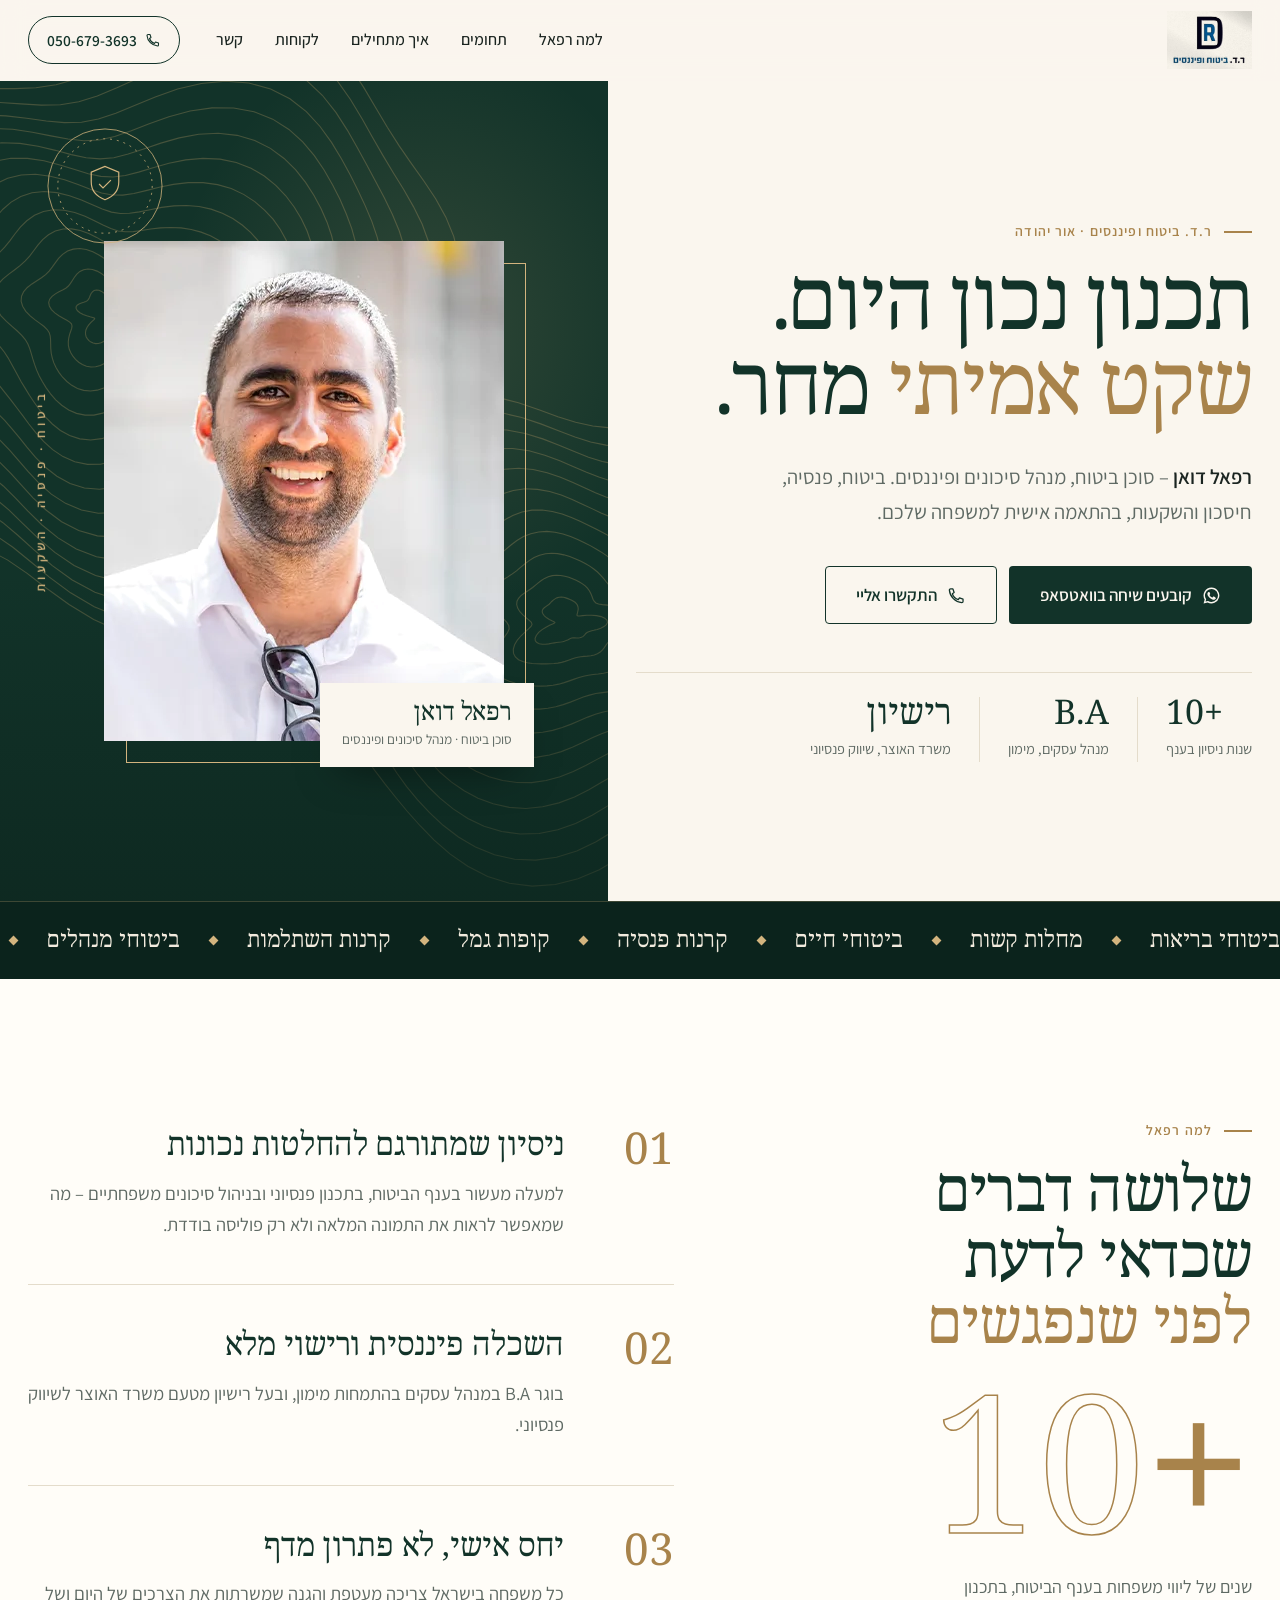
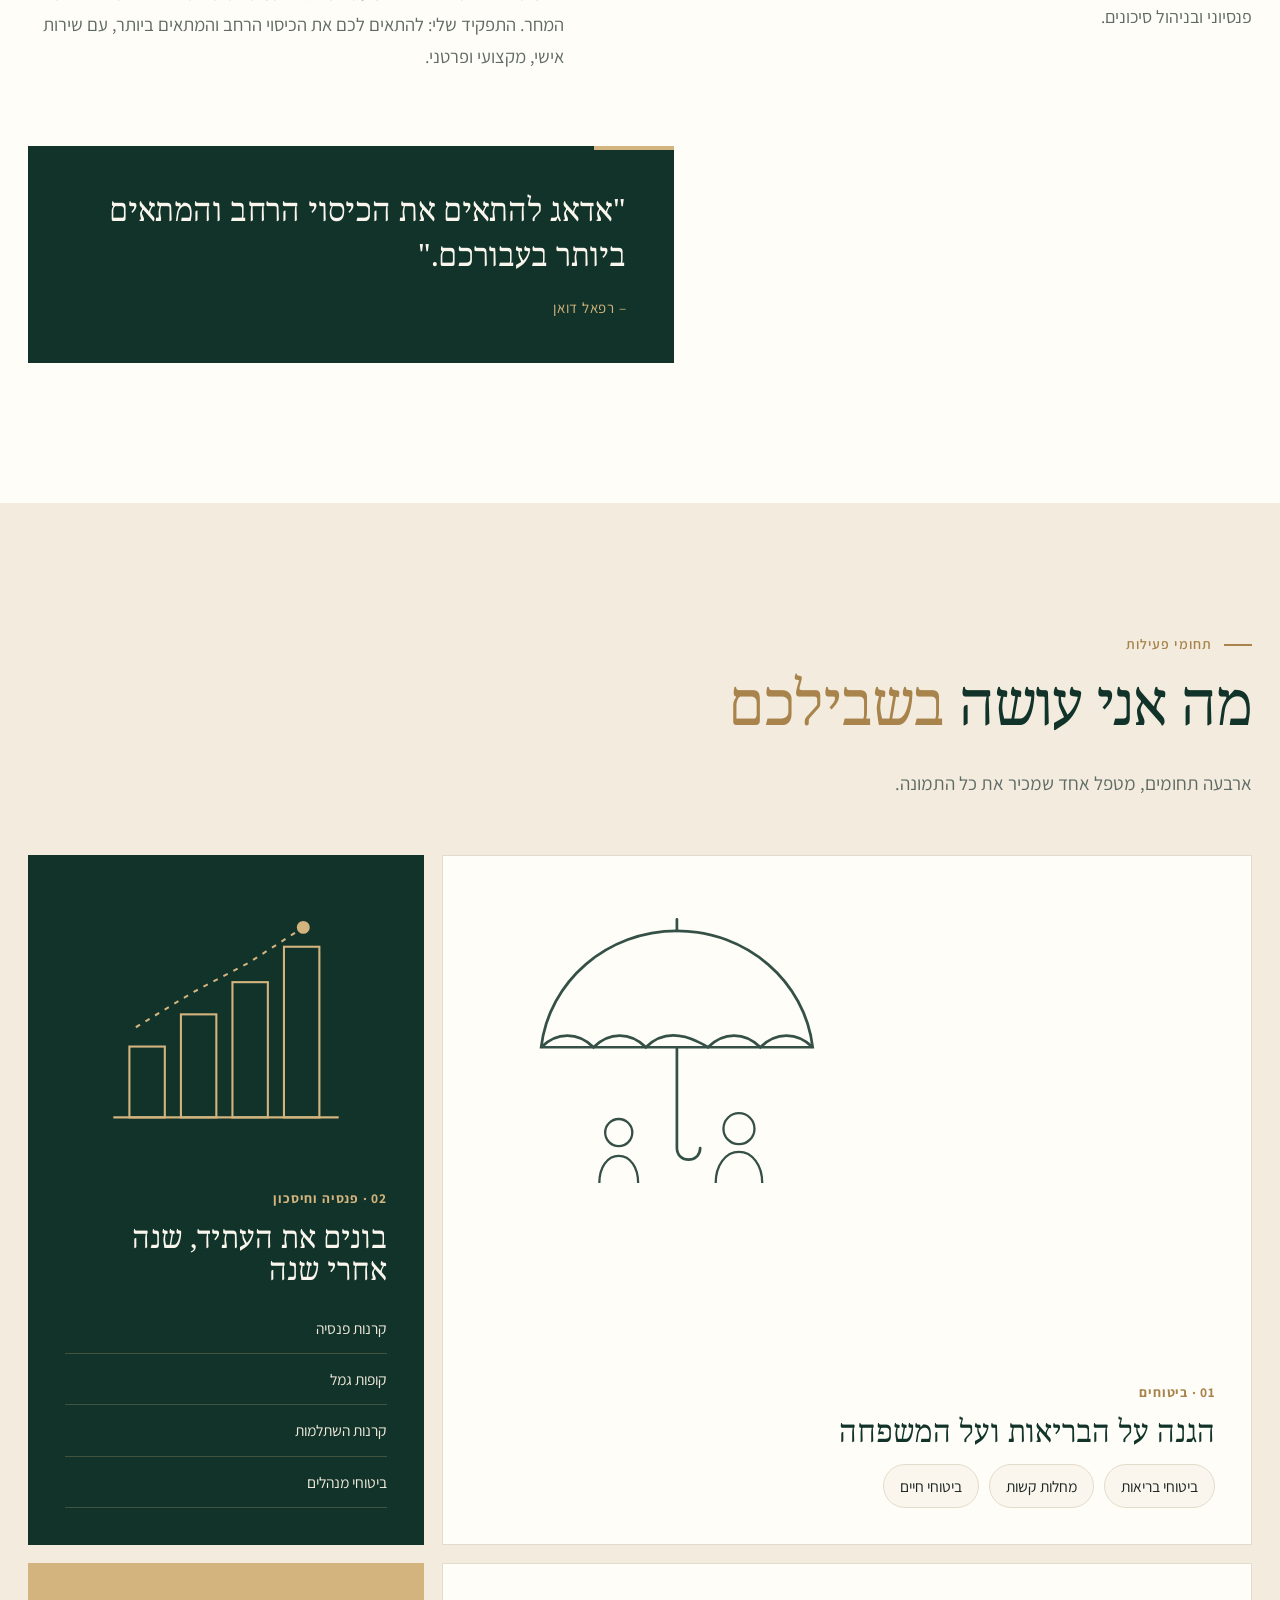
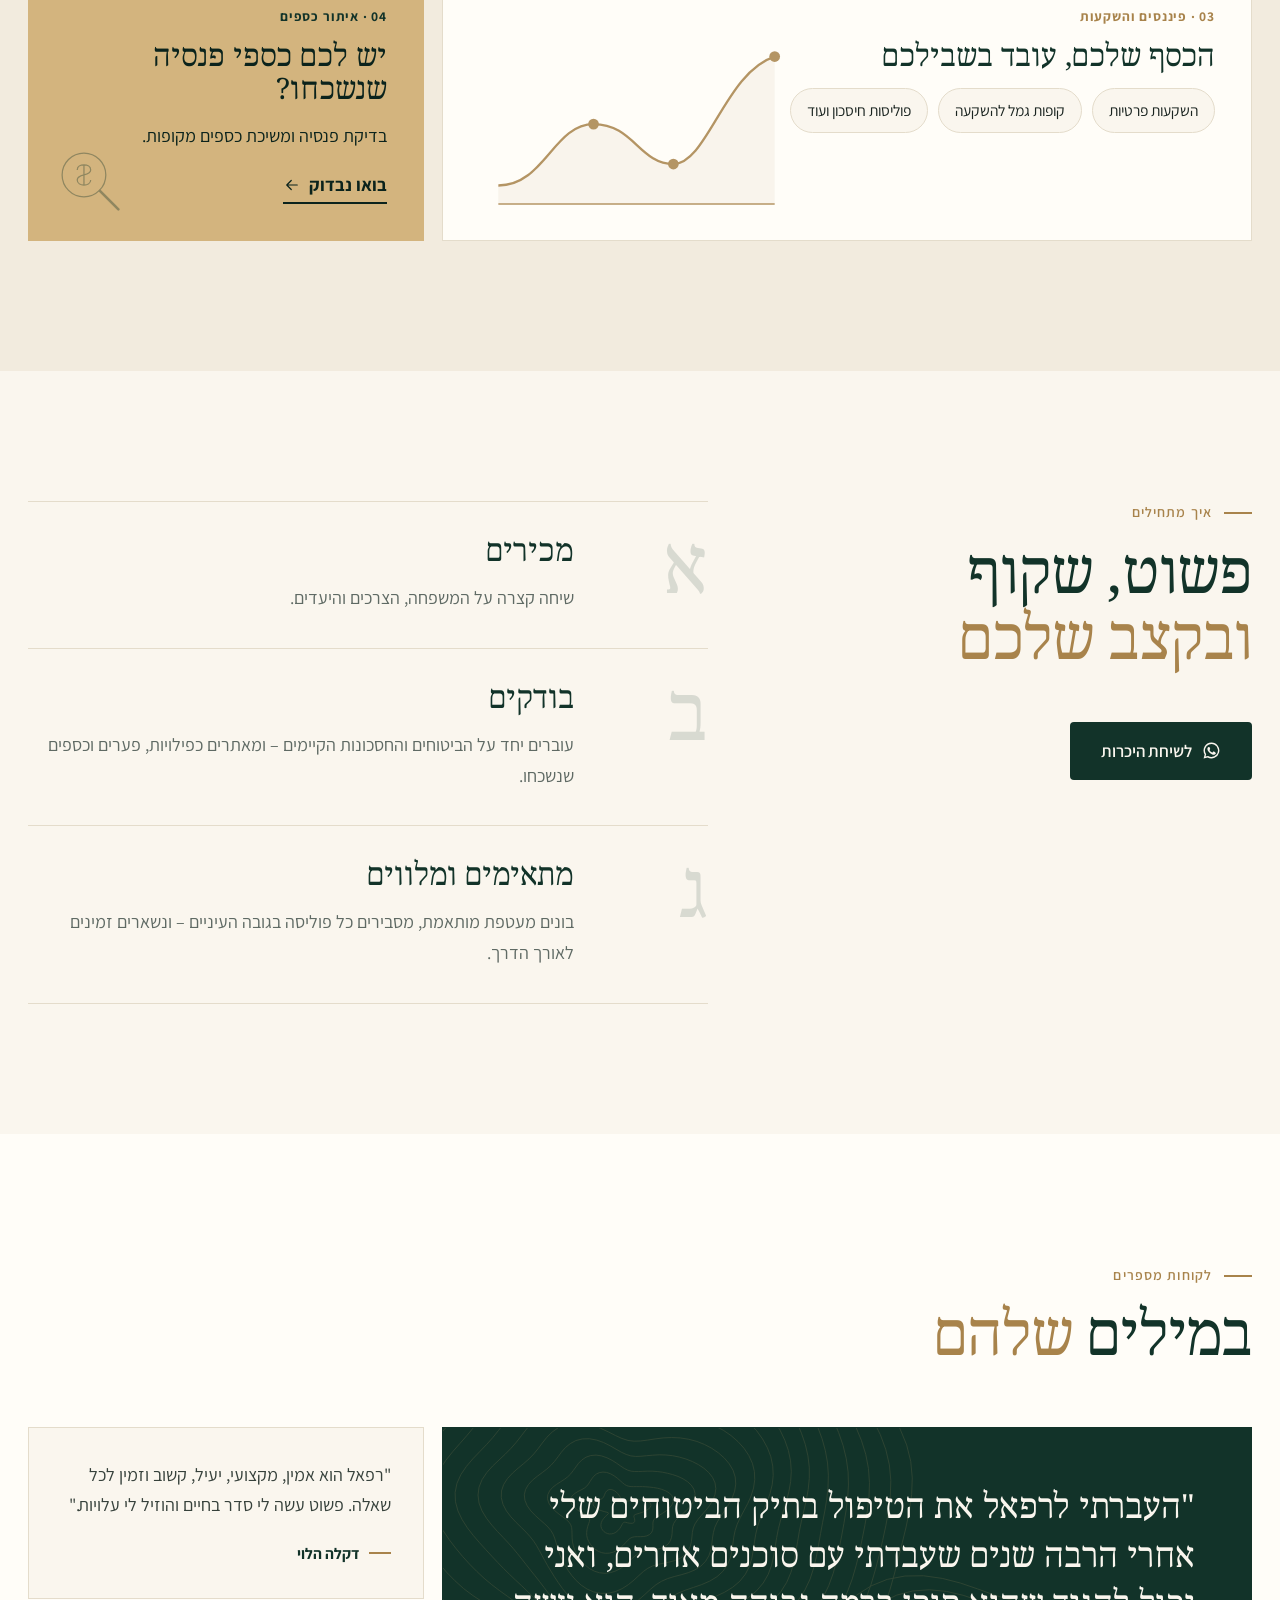
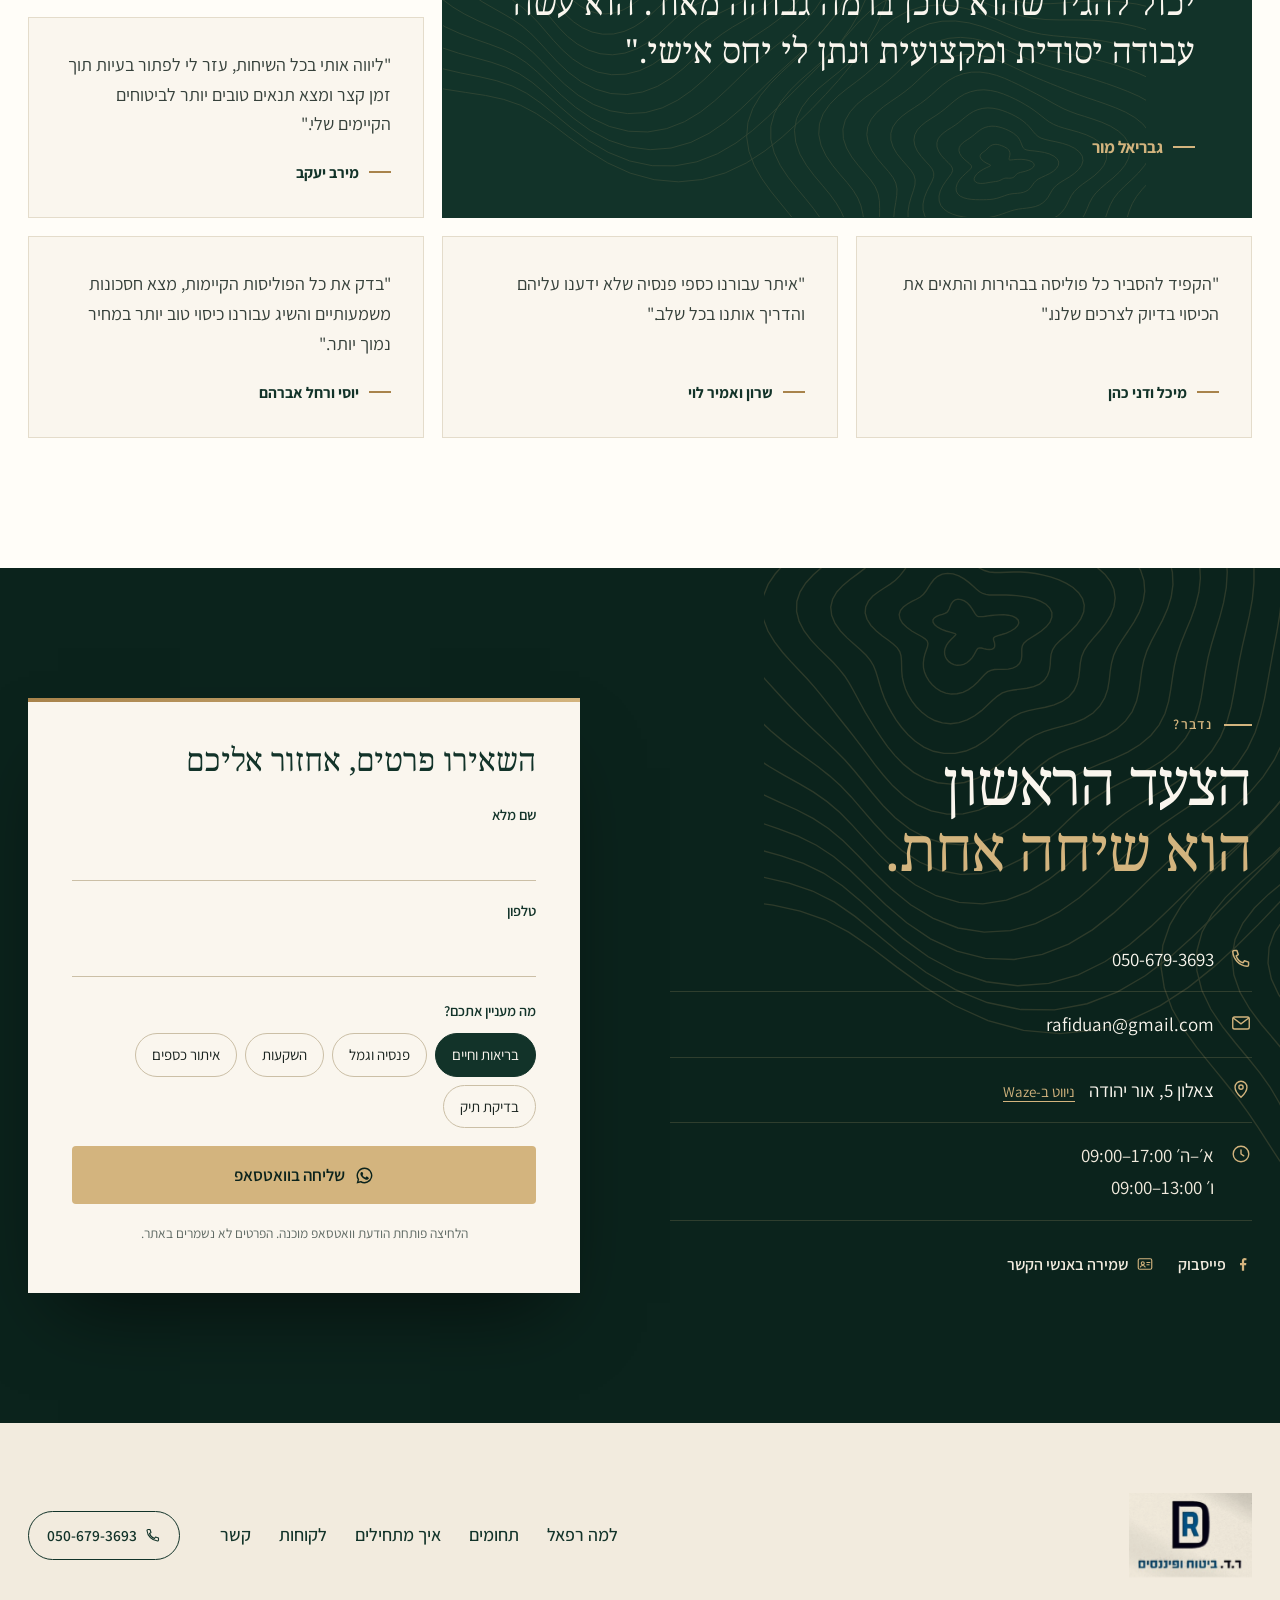
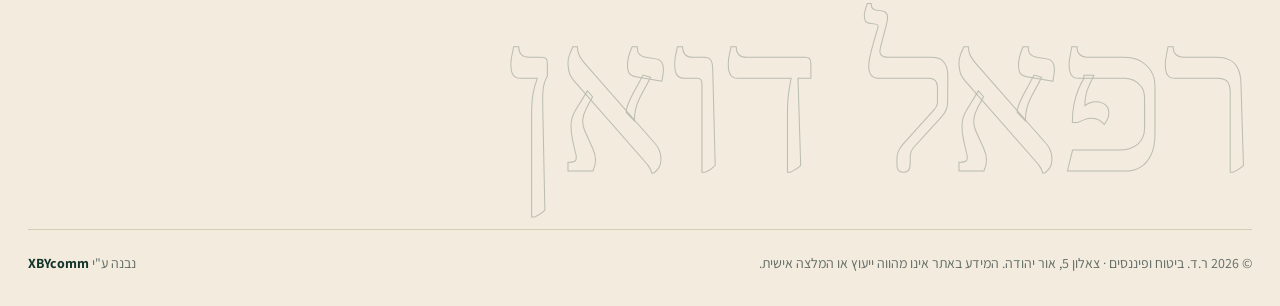
==== index.html @ e3b2737c "v3: fix bento tile spacing on mobile" ====
<!doctype html>
<html lang="he" dir="rtl">
<head>
<meta charset="utf-8">
<meta name="viewport" content="width=device-width, initial-scale=1, viewport-fit=cover">
<meta name="robots" content="noindex, nofollow">
<title>רפאל דואן | ר.ד. ביטוח ופיננסים – ביטוח, פנסיה והשקעות</title>
<meta name="description" content="רפאל דואן, ר.ד. ביטוח ופיננסים – סוכן ביטוח, מנהל סיכונים ופיננסים עם ניסיון של למעלה מעשור. ביטוחי בריאות וחיים, פנסיה, גמל, השתלמות, השקעות ואיתור כספי פנסיה. אור יהודה.">
<meta name="theme-color" content="#123329">
<link rel="canonical" href="https://xbycomm.github.io/rafi-duan/">
<meta property="og:type" content="website">
<meta property="og:locale" content="he_IL">
<meta property="og:title" content="רפאל דואן | ר.ד. ביטוח ופיננסים">
<meta property="og:description" content="ביטוח, פנסיה, חיסכון והשקעות בהתאמה אישית. ניסיון של למעלה מעשור, רישיון משרד האוצר לשיווק פנסיוני.">
<meta property="og:url" content="https://xbycomm.github.io/rafi-duan/">
<meta property="og:image" content="https://xbycomm.github.io/rafi-duan/assets/og.jpg">
<meta property="og:image:width" content="1200"><meta property="og:image:height" content="630">
<meta name="twitter:card" content="summary_large_image">
<link rel="icon" href="assets/favicon.png" type="image/png">
<link rel="apple-touch-icon" href="assets/icon-192.png">
<link rel="preconnect" href="https://fonts.googleapis.com">
<link rel="preconnect" href="https://fonts.gstatic.com" crossorigin>
<link href="https://fonts.googleapis.com/css2?family=Noto+Serif+Hebrew:wght@300;400;500;600&family=Assistant:wght@300;400;500;600;700&display=swap" rel="stylesheet">
<link rel="stylesheet" href="assets/style.css?v=6">
<script>document.documentElement.classList.add('js')</script>
<script type="application/ld+json">
{"@context":"https://schema.org","@type":"InsuranceAgency","name":"ר.ד. ביטוח ופיננסים – רפאל דואן","description":"סוכן ביטוח, מנהל סיכונים ופיננסים. ביטוחי בריאות, חיים ומחלות קשות, פנסיה, גמל, השתלמות והשקעות.","url":"https://xbycomm.github.io/rafi-duan/","logo":"https://xbycomm.github.io/rafi-duan/assets/logo-rd.jpg","image":"https://xbycomm.github.io/rafi-duan/assets/rafi-duan.jpg","telephone":"+972-50-679-3693","email":"rafiduan@gmail.com","address":{"@type":"PostalAddress","streetAddress":"צאלון 5","addressLocality":"אור יהודה","addressCountry":"IL"},"openingHoursSpecification":[{"@type":"OpeningHoursSpecification","dayOfWeek":["Sunday","Monday","Tuesday","Wednesday","Thursday"],"opens":"09:00","closes":"17:00"},{"@type":"OpeningHoursSpecification","dayOfWeek":"Friday","opens":"09:00","closes":"13:00"}],"sameAs":["https://www.facebook.com/rafi.duan"],"founder":{"@type":"Person","name":"רפאל דואן","jobTitle":"סוכן ביטוח, מנהל סיכונים ופיננסים"}}
</script>
</head>
<body>
<a class="skip" href="#main">דילוג לתוכן</a>

<svg width="0" height="0" style="position:absolute" aria-hidden="true">
  <symbol id="i-phone" viewBox="0 0 24 24"><path fill="none" stroke="currentColor" stroke-width="1.6" stroke-linecap="round" stroke-linejoin="round" d="M4.5 3.75h3l1.5 4.5-2.25 1.5a12 12 0 0 0 7.5 7.5l1.5-2.25 4.5 1.5v3a1.5 1.5 0 0 1-1.5 1.5A17.25 17.25 0 0 1 3 5.25a1.5 1.5 0 0 1 1.5-1.5Z"/></symbol>
  <symbol id="i-wa" viewBox="0 0 24 24"><path fill="currentColor" d="M12 2a10 10 0 0 0-8.6 15.1L2 22l5-1.3A10 10 0 1 0 12 2Zm0 18.2a8.2 8.2 0 0 1-4.2-1.1l-.3-.2-3 .8.8-2.9-.2-.3A8.2 8.2 0 1 1 12 20.2Zm4.5-6.1c-.2-.1-1.5-.7-1.7-.8-.2-.1-.4-.1-.6.1l-.8 1c-.1.2-.3.2-.5.1a6.7 6.7 0 0 1-3.3-2.9c-.3-.4.3-.4.7-1.4.1-.2 0-.3 0-.4l-.8-1.8c-.2-.5-.4-.4-.6-.4h-.5a1 1 0 0 0-.7.3 3 3 0 0 0-.9 2.2 5.1 5.1 0 0 0 1.1 2.7 11.7 11.7 0 0 0 4.5 4c1.7.7 2.3.8 3.2.6.5-.1 1.5-.6 1.7-1.2.2-.6.2-1.1.2-1.2-.1-.1-.3-.2-.5-.3Z"/></symbol>
  <symbol id="i-mail" viewBox="0 0 24 24"><rect x="3" y="5.5" width="18" height="13" rx="2" fill="none" stroke="currentColor" stroke-width="1.5"/><path fill="none" stroke="currentColor" stroke-width="1.5" d="m3.5 6.5 8.5 6.5 8.5-6.5"/></symbol>
  <symbol id="i-pin" viewBox="0 0 24 24"><path fill="none" stroke="currentColor" stroke-width="1.5" d="M12 21s-6.5-6-6.5-11a6.5 6.5 0 0 1 13 0c0 5-6.5 11-6.5 11Z"/><circle cx="12" cy="10" r="2.3" fill="none" stroke="currentColor" stroke-width="1.5"/></symbol>
  <symbol id="i-clock" viewBox="0 0 24 24"><circle cx="12" cy="12" r="8.5" fill="none" stroke="currentColor" stroke-width="1.5"/><path fill="none" stroke="currentColor" stroke-width="1.5" stroke-linecap="round" d="M12 7.5V12l3 2"/></symbol>
  <symbol id="i-fb" viewBox="0 0 24 24"><path fill="currentColor" d="M13.5 21v-7.5h2.6l.4-3h-3V8.6c0-.9.3-1.5 1.5-1.5h1.6V4.4A21 21 0 0 0 14.3 4c-2.3 0-3.8 1.4-3.8 3.9v2.6H8v3h2.5V21h3Z"/></symbol>
  <symbol id="i-card" viewBox="0 0 24 24"><rect x="3" y="5" width="18" height="14" rx="2" fill="none" stroke="currentColor" stroke-width="1.5"/><circle cx="9" cy="11" r="2" fill="none" stroke="currentColor" stroke-width="1.5"/><path fill="none" stroke="currentColor" stroke-width="1.5" stroke-linecap="round" d="M5.8 16c.5-1.3 1.7-2 3.2-2s2.7.7 3.2 2M14.5 10h4M14.5 13h3"/></symbol>
  <symbol id="i-arrow" viewBox="0 0 24 24"><path fill="none" stroke="currentColor" stroke-width="1.6" stroke-linecap="round" stroke-linejoin="round" d="M19 12H5m6-6-6 6 6 6"/></symbol>
  <symbol id="i-star" viewBox="0 0 24 24"><path fill="currentColor" d="m12 3 1.9 5.9H20l-5 3.6 1.9 5.9-4.9-3.6-5 3.6 2-5.9-5-3.6h6.1z"/></symbol>
</svg>

<header class="hdr" id="hdr">
  <div class="wrap hdr-in">
    <a class="brand" href="#top" aria-label="ר.ד. ביטוח ופיננסים – לראש העמוד"><img src="assets/logo-rd.jpg" width="300" height="205" alt="לוגו ר.ד. ביטוח ופיננסים"></a>
    <nav class="nav" aria-label="ניווט ראשי">
      <a href="#why">למה רפאל</a><a href="#services">תחומים</a><a href="#steps">איך מתחילים</a><a href="#words">לקוחות</a><a href="#contact">קשר</a>
    </nav>
    <a class="pill" href="tel:0506793693"><svg><use href="#i-phone"/></svg><span dir="ltr">050-679-3693</span></a>
  </div>
</header>

<main id="main">
<!-- HERO: split editorial -->
<section class="hero" id="top">
  <div class="hero-copy">
    <div class="hero-copy-in">
      <p class="eyebrow reveal">ר.ד. ביטוח ופיננסים · אור יהודה</p>
      <h1 class="reveal d1">תכנון נכון היום.<br><em>שקט אמיתי</em> מחר.</h1>
      <p class="hero-lead reveal d2"><strong>רפאל דואן</strong> – סוכן ביטוח, מנהל סיכונים ופיננסים. ביטוח, פנסיה, חיסכון והשקעות, בהתאמה אישית למשפחה שלכם.</p>
      <div class="ctas reveal d3">
        <a class="btn btn-solid" href="https://api.whatsapp.com/send?phone=972506793693&amp;text=%D7%A8%D7%A4%D7%90%D7%9C%20%D7%A9%D7%9C%D7%95%D7%9D%2C%20%D7%94%D7%92%D7%A2%D7%AA%D7%99%20%D7%9E%D7%94%D7%90%D7%AA%D7%A8%20%D7%95%D7%90%D7%A9%D7%9E%D7%97%20%D7%9C%D7%A7%D7%91%D7%9C%20%D7%99%D7%99%D7%A2%D7%95%D7%A5%20%D7%9E%D7%A7%D7%A6%D7%95%D7%A2%D7%99" target="_blank" rel="noopener"><svg><use href="#i-wa"/></svg>קובעים שיחה בוואטסאפ</a>
        <a class="btn btn-line" href="tel:0506793693"><svg><use href="#i-phone"/></svg>התקשרו אליי</a>
      </div>
      <dl class="facts reveal d3">
        <div><dt dir="ltr">10+</dt><dd>שנות ניסיון בענף</dd></div>
        <div><dt>B.A</dt><dd>מנהל עסקים, מימון</dd></div>
        <div><dt>רישיון</dt><dd>משרד האוצר, שיווק פנסיוני</dd></div>
      </dl>
    </div>
  </div>
  <div class="hero-media" aria-hidden="false">
    <div class="topo" aria-hidden="true"></div>
    <figure class="portrait reveal d2">
      <picture><source srcset="assets/rafi-duan.webp" type="image/webp"><img src="assets/rafi-duan.jpg" width="500" height="500" alt="רפאל דואן, סוכן ביטוח ופיננסים" fetchpriority="high"></picture>
      <figcaption><span>רפאל דואן</span><small>סוכן ביטוח · מנהל סיכונים ופיננסים</small></figcaption>
    </figure>
    <p class="vert" aria-hidden="true">ביטוח · פנסיה · השקעות</p>
    <svg class="seal" viewBox="0 0 120 120" aria-hidden="true"><circle cx="60" cy="60" r="58" fill="none" stroke="currentColor" stroke-width=".8"/><circle cx="60" cy="60" r="48" fill="none" stroke="currentColor" stroke-width=".8" stroke-dasharray="2 5"/><path d="M60 40 46 46v10c0 9 6 15 14 18 8-3 14-9 14-18V46Z" fill="none" stroke="currentColor" stroke-width="1.2"/><path d="m54 58 4 4 8-8" fill="none" stroke="currentColor" stroke-width="1.2"/></svg>
  </div>
</section>

<!-- MARQUEE -->
<div class="marquee" aria-label="תחומי השירות">
  <div class="mq-track">
    <span>ביטוחי בריאות</span><i></i><span>מחלות קשות</span><i></i><span>ביטוחי חיים</span><i></i><span>קרנות פנסיה</span><i></i><span>קופות גמל</span><i></i><span>קרנות השתלמות</span><i></i><span>ביטוחי מנהלים</span><i></i><span>השקעות פרטיות</span><i></i><span>גמל להשקעה</span><i></i><span>פוליסות חיסכון</span><i></i><span>איתור כספי פנסיה</span><i></i>
    <span aria-hidden="true">ביטוחי בריאות</span><i></i><span aria-hidden="true">מחלות קשות</span><i></i><span aria-hidden="true">ביטוחי חיים</span><i></i><span aria-hidden="true">קרנות פנסיה</span><i></i><span aria-hidden="true">קופות גמל</span><i></i><span aria-hidden="true">קרנות השתלמות</span><i></i><span aria-hidden="true">ביטוחי מנהלים</span><i></i><span aria-hidden="true">השקעות פרטיות</span><i></i><span aria-hidden="true">גמל להשקעה</span><i></i><span aria-hidden="true">פוליסות חיסכון</span><i></i><span aria-hidden="true">איתור כספי פנסיה</span><i></i>
  </div>
</div>

<!-- WHY: sticky side -->
<section class="why" id="why">
  <div class="wrap why-in">
    <aside class="why-side">
      <div class="sticky">
        <p class="eyebrow">למה רפאל</p>
        <h2>שלושה דברים<br>שכדאי לדעת<br><em>לפני שנפגשים</em></h2>
        <div class="big-num" aria-hidden="true">10<span>+</span></div>
        <p class="side-note">שנים של ליווי משפחות בענף הביטוח, בתכנון פנסיוני ובניהול סיכונים.</p>
      </div>
    </aside>
    <div class="why-list">
      <article class="why-item reveal">
        <span class="idx">01</span>
        <div><h3>ניסיון שמתורגם להחלטות נכונות</h3>
        <p>למעלה מעשור בענף הביטוח, בתכנון פנסיוני ובניהול סיכונים משפחתיים – מה שמאפשר לראות את התמונה המלאה ולא רק פוליסה בודדת.</p></div>
      </article>
      <article class="why-item reveal">
        <span class="idx">02</span>
        <div><h3>השכלה פיננסית ורישוי מלא</h3>
        <p>בוגר B.A במנהל עסקים בהתמחות מימון, ובעל רישיון מטעם משרד האוצר לשיווק פנסיוני.</p></div>
      </article>
      <article class="why-item reveal">
        <span class="idx">03</span>
        <div><h3>יחס אישי, לא פתרון מדף</h3>
        <p>כל משפחה בישראל צריכה מעטפת והגנה שמשרתות את הצרכים של היום ושל המחר. התפקיד שלי: להתאים לכם את הכיסוי הרחב והמתאים ביותר, עם שירות אישי, מקצועי ופרטני.</p></div>
      </article>
      <blockquote class="pull reveal">"אדאג להתאים את הכיסוי הרחב והמתאים ביותר בעבורכם."<cite>– רפאל דואן</cite></blockquote>
    </div>
  </div>
</section>

<!-- SERVICES: bento -->
<section class="services" id="services">
  <div class="wrap">
    <div class="sec-head reveal">
      <p class="eyebrow">תחומי פעילות</p>
      <h2>מה אני עושה <em>בשבילכם</em></h2>
      <p>ארבעה תחומים, מטפל אחד שמכיר את כל התמונה.</p>
    </div>
    <div class="bento">
      <article class="tile t-ins reveal">
        <svg class="illu" viewBox="0 0 200 160" aria-hidden="true"><path d="M100 18c-36 0-66 26-70 60h140c-4-34-34-60-70-60Z" fill="none" stroke="currentColor" stroke-width="1.4"/><path d="M30 78c8-8 19-8 27 0 8-8 19-8 27 0 8-8 19-8 32 0 8-8 19-8 27 0 8-8 19-8 27 0" fill="none" stroke="currentColor" stroke-width="1.4"/><path d="M100 18v-6M100 78v52c0 8 12 8 12 0" fill="none" stroke="currentColor" stroke-width="1.4" stroke-linecap="round"/><circle cx="70" cy="122" r="7" fill="none" stroke="currentColor" stroke-width="1.2"/><path d="M60 148c0-8 4-14 10-14s10 6 10 14" fill="none" stroke="currentColor" stroke-width="1.2"/><circle cx="132" cy="120" r="8" fill="none" stroke="currentColor" stroke-width="1.2"/><path d="M120 148c0-9 5-16 12-16s12 7 12 16" fill="none" stroke="currentColor" stroke-width="1.2"/></svg>
        <span class="tag">01 · ביטוחים</span>
        <h3>הגנה על הבריאות ועל המשפחה</h3>
        <ul><li>ביטוחי בריאות</li><li>מחלות קשות</li><li>ביטוחי חיים</li></ul>
      </article>
      <article class="tile t-pen reveal d1">
        <svg class="illu" viewBox="0 0 200 160" aria-hidden="true"><rect x="40" y="96" width="22" height="44" fill="none" stroke="currentColor" stroke-width="1.3"/><rect x="72" y="76" width="22" height="64" fill="none" stroke="currentColor" stroke-width="1.3"/><rect x="104" y="56" width="22" height="84" fill="none" stroke="currentColor" stroke-width="1.3"/><rect x="136" y="34" width="22" height="106" fill="none" stroke="currentColor" stroke-width="1.3"/><path d="M30 140h140" stroke="currentColor" stroke-width="1.3"/><path d="M44 84 80 62l34-18 34-22" fill="none" stroke="currentColor" stroke-width="1.3" stroke-dasharray="3 4"/><circle cx="148" cy="22" r="4" fill="currentColor"/></svg>
        <span class="tag">02 · פנסיה וחיסכון</span>
        <h3>בונים את העתיד, שנה אחרי שנה</h3>
        <ul><li>קרנות פנסיה</li><li>קופות גמל</li><li>קרנות השתלמות</li><li>ביטוחי מנהלים</li></ul>
      </article>
      <article class="tile t-inv reveal">
        <svg class="illu" viewBox="0 0 200 120" aria-hidden="true"><path d="M10 100c30 0 36-40 62-40s30 26 52 26 34-60 66-70" fill="none" stroke="currentColor" stroke-width="1.5"/><path d="M10 100c30 0 36-40 62-40s30 26 52 26 34-60 66-70V112H10Z" fill="currentColor" opacity=".08"/><circle cx="72" cy="60" r="3.5" fill="currentColor"/><circle cx="124" cy="86" r="3.5" fill="currentColor"/><circle cx="190" cy="16" r="3.5" fill="currentColor"/><path d="M10 112h180" stroke="currentColor" stroke-width="1"/></svg>
        <span class="tag">03 · פיננסים והשקעות</span>
        <h3>הכסף שלכם, עובד בשבילכם</h3>
        <ul class="inline"><li>השקעות פרטיות</li><li>קופות גמל להשקעה</li><li>פוליסות חיסכון ועוד</li></ul>
      </article>
      <article class="tile t-find reveal d1">
        <span class="tag">04 · איתור כספים</span>
        <h3>יש לכם כספי פנסיה שנשכחו?</h3>
        <p>בדיקת פנסיה ומשיכת כספים מקופות.</p>
        <a class="tile-link" href="https://api.whatsapp.com/send?phone=972506793693&amp;text=%D7%A8%D7%A4%D7%90%D7%9C%20%D7%A9%D7%9C%D7%95%D7%9D%2C%20%D7%94%D7%92%D7%A2%D7%AA%D7%99%20%D7%9E%D7%94%D7%90%D7%AA%D7%A8%20%D7%95%D7%90%D7%A9%D7%9E%D7%97%20%D7%9C%D7%A7%D7%91%D7%9C%20%D7%99%D7%99%D7%A2%D7%95%D7%A5%20%D7%9E%D7%A7%D7%A6%D7%95%D7%A2%D7%99" target="_blank" rel="noopener">בואו נבדוק <svg><use href="#i-arrow"/></svg></a>
        <svg class="illu-sm" viewBox="0 0 100 100" aria-hidden="true"><circle cx="44" cy="44" r="26" fill="none" stroke="currentColor" stroke-width="1.5"/><path d="m63 63 22 22" stroke="currentColor" stroke-width="3" stroke-linecap="round"/><path d="M44 32v24M36 38c0-4 4-6 8-6s8 2 8 6-4 5-8 6-8 2-8 6 4 6 8 6 8-2 8-6" fill="none" stroke="currentColor" stroke-width="1.5"/></svg>
      </article>
    </div>
  </div>
</section>

<!-- STEPS -->
<section class="steps" id="steps">
  <div class="wrap steps-in">
    <div class="steps-head reveal">
      <p class="eyebrow">איך מתחילים</p>
      <h2>פשוט, שקוף<br><em>ובקצב שלכם</em></h2>
      <a class="btn btn-solid" href="https://api.whatsapp.com/send?phone=972506793693&amp;text=%D7%A8%D7%A4%D7%90%D7%9C%20%D7%A9%D7%9C%D7%95%D7%9D%2C%20%D7%94%D7%92%D7%A2%D7%AA%D7%99%20%D7%9E%D7%94%D7%90%D7%AA%D7%A8%20%D7%95%D7%90%D7%A9%D7%9E%D7%97%20%D7%9C%D7%A7%D7%91%D7%9C%20%D7%99%D7%99%D7%A2%D7%95%D7%A5%20%D7%9E%D7%A7%D7%A6%D7%95%D7%A2%D7%99" target="_blank" rel="noopener"><svg><use href="#i-wa"/></svg>לשיחת היכרות</a>
    </div>
    <ol class="steps-list">
      <li class="reveal"><span>א</span><div><h3>מכירים</h3><p>שיחה קצרה על המשפחה, הצרכים והיעדים.</p></div></li>
      <li class="reveal d1"><span>ב</span><div><h3>בודקים</h3><p>עוברים יחד על הביטוחים והחסכונות הקיימים – ומאתרים כפילויות, פערים וכספים שנשכחו.</p></div></li>
      <li class="reveal d2"><span>ג</span><div><h3>מתאימים ומלווים</h3><p>בונים מעטפת מותאמת, מסבירים כל פוליסה בגובה העיניים – ונשארים זמינים לאורך הדרך.</p></div></li>
    </ol>
  </div>
</section>

<!-- TESTIMONIALS: editorial wall -->
<section class="words" id="words">
  <div class="wrap">
    <div class="sec-head reveal">
      <p class="eyebrow">לקוחות מספרים</p>
      <h2>במילים <em>שלהם</em></h2>
    </div>
    <div class="wall">
      <figure class="q q-feature reveal">
        <blockquote>"העברתי לרפאל את הטיפול בתיק הביטוחים שלי אחרי הרבה שנים שעבדתי עם סוכנים אחרים, ואני יכול להגיד שהוא סוכן ברמה גבוהה מאוד. הוא עשה עבודה יסודית ומקצועית ונתן לי יחס אישי."</blockquote>
        <figcaption>גבריאל מור</figcaption>
      </figure>
      <figure class="q reveal d1"><blockquote>"רפאל הוא אמין, מקצועי, יעיל, קשוב וזמין לכל שאלה. פשוט עשה לי סדר בחיים והוזיל לי עלויות."</blockquote><figcaption>דקלה הלוי</figcaption></figure>
      <figure class="q reveal d2"><blockquote>"ליווה אותי בכל השיחות, עזר לי לפתור בעיות תוך זמן קצר ומצא תנאים טובים יותר לביטוחים הקיימים שלי."</blockquote><figcaption>מירב יעקב</figcaption></figure>
      <figure class="q reveal"><blockquote>"הקפיד להסביר כל פוליסה בבהירות והתאים את הכיסוי בדיוק לצרכים שלנו."</blockquote><figcaption>מיכל ודני כהן</figcaption></figure>
      <figure class="q reveal d1"><blockquote>"איתר עבורנו כספי פנסיה שלא ידענו עליהם והדריך אותנו בכל שלב."</blockquote><figcaption>שרון ואמיר לוי</figcaption></figure>
      <figure class="q reveal d2"><blockquote>"בדק את כל הפוליסות הקיימות, מצא חסכונות משמעותיים והשיג עבורנו כיסוי טוב יותר במחיר נמוך יותר."</blockquote><figcaption>יוסי ורחל אברהם</figcaption></figure>
    </div>
  </div>
</section>

<!-- CONTACT -->
<section class="contact" id="contact">
  <div class="topo topo-c" aria-hidden="true"></div>
  <div class="wrap contact-in">
    <div class="contact-copy reveal">
      <p class="eyebrow light">נדבר?</p>
      <h2>הצעד הראשון<br><em>הוא שיחה אחת.</em></h2>
      <ul class="clist">
        <li><svg><use href="#i-phone"/></svg><a href="tel:0506793693" dir="ltr">050-679-3693</a></li>
        <li><svg><use href="#i-mail"/></svg><a href="mailto:rafiduan@gmail.com">rafiduan@gmail.com</a></li>
        <li><svg><use href="#i-pin"/></svg><a href="https://waze.com/ul/hsv8y1pqf3" target="_blank" rel="noopener">צאלון 5, אור יהודה <u>ניווט ב-Waze</u></a></li>
        <li><svg><use href="#i-clock"/></svg><span>א׳–ה׳ <bdi dir="ltr">09:00–17:00</bdi><br>ו׳ <bdi dir="ltr">09:00–13:00</bdi></span></li>
      </ul>
      <div class="socials">
        <a href="https://www.facebook.com/rafi.duan" target="_blank" rel="noopener"><svg><use href="#i-fb"/></svg>פייסבוק</a>
        <a href="assets/rafi-duan.vcf" download><svg><use href="#i-card"/></svg>שמירה באנשי הקשר</a>
      </div>
    </div>
    <form class="form reveal d1" id="leadForm" novalidate>
      <h3>השאירו פרטים, אחזור אליכם</h3>
      <label class="fld"><span>שם מלא</span><input name="name" autocomplete="name" required></label>
      <label class="fld"><span>טלפון</span><input name="phone" type="tel" autocomplete="tel" inputmode="tel" required></label>
      <fieldset class="chips"><legend>מה מעניין אתכם?</legend>
        <label><input type="radio" name="topic" value="ביטוחי בריאות / חיים" checked><span>בריאות וחיים</span></label>
        <label><input type="radio" name="topic" value="פנסיה, גמל והשתלמות"><span>פנסיה וגמל</span></label>
        <label><input type="radio" name="topic" value="השקעות וחיסכון"><span>השקעות</span></label>
        <label><input type="radio" name="topic" value="איתור כספי פנסיה"><span>איתור כספים</span></label>
        <label><input type="radio" name="topic" value="בדיקת תיק ביטוחי"><span>בדיקת תיק</span></label>
      </fieldset>
      <button class="btn btn-brass" type="submit"><svg><use href="#i-wa"/></svg>שליחה בוואטסאפ</button>
      <p class="fnote">הלחיצה פותחת הודעת וואטסאפ מוכנה. הפרטים לא נשמרים באתר.</p>
      <p class="ferr" id="formErr" role="alert" hidden>נא למלא שם וטלפון תקין.</p>
    </form>
  </div>
</section>
</main>

<footer class="foot">
  <div class="wrap">
    <div class="foot-top">
      <span class="foot-logo"><img src="assets/logo-rd.jpg" width="300" height="205" alt="לוגו ר.ד. ביטוח ופיננסים"></span>
      <nav aria-label="ניווט תחתון"><a href="#why">למה רפאל</a><a href="#services">תחומים</a><a href="#steps">איך מתחילים</a><a href="#words">לקוחות</a><a href="#contact">קשר</a></nav>
      <a class="pill pill-dark" href="tel:0506793693"><svg><use href="#i-phone"/></svg><span dir="ltr">050-679-3693</span></a>
    </div>
    <p class="foot-word" aria-hidden="true">רפאל דואן</p>
    <div class="foot-bottom">
      <p>© <span id="y">2026</span> ר.ד. ביטוח ופיננסים · צאלון 5, אור יהודה. המידע באתר אינו מהווה ייעוץ או המלצה אישית.</p>
      <p class="credit">נבנה ע"י <a href="https://xbycomm.github.io/" target="_blank" rel="noopener">XBYcomm</a></p>
    </div>
  </div>
</footer>

<nav class="dock" aria-label="יצירת קשר מהירה">
  <a href="tel:0506793693" class="d-call"><svg><use href="#i-phone"/></svg>חיוג</a>
  <a href="https://api.whatsapp.com/send?phone=972506793693&amp;text=%D7%A8%D7%A4%D7%90%D7%9C%20%D7%A9%D7%9C%D7%95%D7%9D%2C%20%D7%94%D7%92%D7%A2%D7%AA%D7%99%20%D7%9E%D7%94%D7%90%D7%AA%D7%A8%20%D7%95%D7%90%D7%A9%D7%9E%D7%97%20%D7%9C%D7%A7%D7%91%D7%9C%20%D7%99%D7%99%D7%A2%D7%95%D7%A5%20%D7%9E%D7%A7%D7%A6%D7%95%D7%A2%D7%99" target="_blank" rel="noopener" class="d-wa"><svg><use href="#i-wa"/></svg>וואטסאפ</a>
</nav>

<script src="assets/main.js?v=5" defer></script>
</body>
</html>
---- assets/style.css ----
:root{
 --forest:#123329;--forest-d:#0b231c;--forest-m:#1d4a3b;--sage:#e3e8df;
 --sand:#f2ebde;--cream:#faf6ee;--paper:#fffdf8;
 --brass:#a8834b;--brass-l:#d3b47e;--ink:#1a2420;--muted:#5f6a64;--line:#e4dccb;
 --serif:"Noto Serif Hebrew","Frank Ruhl Libre",Georgia,serif;--sans:Assistant,Heebo,system-ui,Arial,sans-serif;
 --ease:cubic-bezier(.22,.7,.2,1)
}
*{box-sizing:border-box}
html{scroll-behavior:smooth;scroll-padding-top:84px}
body{margin:0;font-family:var(--sans);font-size:18px;line-height:1.7;color:var(--ink);background:var(--cream);-webkit-font-smoothing:antialiased}
img{display:block;max-width:100%;height:auto}a{color:inherit}svg{width:1em;height:1em}
.wrap{width:min(1240px,100% - 56px);margin-inline:auto}
.skip{position:absolute;right:-999px;top:8px;background:#fff;padding:8px 14px;z-index:99}.skip:focus{right:8px}
:focus-visible{outline:2px solid var(--brass);outline-offset:3px}
h1,h2,h3{margin:0 0 .45em;line-height:1.12;font-weight:400}
h1,h2{font-family:var(--serif)}
h2{font-size:clamp(34px,4.6vw,60px);letter-spacing:-.015em;color:var(--forest)}
h2 em,h1 em{font-style:normal;color:var(--brass)}
.eyebrow{font-size:14px;font-weight:600;letter-spacing:.08em;color:var(--brass);margin:0 0 18px;display:flex;align-items:center;gap:12px}
.eyebrow::before{content:"";width:28px;height:2px;background:currentColor}
.eyebrow.light{color:var(--brass-l)}
/* buttons */
.btn{display:inline-flex;align-items:center;gap:10px;padding:17px 30px;border-radius:4px;font:600 17px var(--sans);text-decoration:none;border:1.5px solid transparent;cursor:pointer;transition:all .35s var(--ease)}
.btn svg{width:19px;height:19px}
.btn-solid{background:var(--forest);color:var(--cream)}.btn-solid:hover{background:var(--forest-m);transform:translateY(-2px);box-shadow:0 14px 30px -14px rgba(18,51,41,.7)}
.btn-line{border-color:var(--forest);color:var(--forest)}.btn-line:hover{background:var(--forest);color:var(--cream)}
.btn-brass{background:var(--brass-l);color:var(--forest-d);width:100%;justify-content:center}.btn-brass:hover{background:#e0c492}
.pill{display:inline-flex;align-items:center;gap:8px;padding:10px 18px;border:1.5px solid var(--forest);border-radius:99px;text-decoration:none;font-weight:600;font-size:15.5px;color:var(--forest);transition:all .3s}
.pill:hover{background:var(--forest);color:var(--cream)}.pill svg{width:16px;height:16px}
/* header */
.hdr{position:sticky;top:0;z-index:50;background:rgba(250,246,238,.9);backdrop-filter:blur(12px);-webkit-backdrop-filter:blur(12px);border-bottom:1px solid transparent;transition:border-color .3s,box-shadow .3s}
.hdr.scrolled{border-color:var(--line);box-shadow:0 10px 30px -24px rgba(0,0,0,.35)}
.hdr-in{display:flex;align-items:center;gap:36px;height:80px}
.brand img{height:58px;width:auto;mix-blend-mode:multiply}
.nav{display:flex;gap:32px;margin-inline-start:auto}
.nav a{text-decoration:none;font-weight:500;font-size:16px;color:var(--ink);position:relative}
.nav a::after{content:"";position:absolute;right:0;bottom:-4px;height:2px;width:0;background:var(--brass);transition:width .3s var(--ease)}
.nav a:hover::after{width:100%}
/* hero */
.hero{display:grid;grid-template-columns:1.05fr .95fr;min-height:clamp(640px,calc(100vh - 80px),860px)}
.hero-copy{display:flex;align-items:center;padding:60px 0;background:var(--cream)}
.hero-copy-in{width:min(640px,100% - 56px);margin-inline-start:max(28px,calc((100vw - 1240px)/2));}
.hero h1{font-size:clamp(46px,6.4vw,92px);line-height:1.04;letter-spacing:-.025em;color:var(--forest);margin-bottom:28px}
.hero-lead{font-size:clamp(18px,1.6vw,21px);color:var(--muted);max-width:520px;margin:0 0 36px}
.hero-lead strong{color:var(--ink);font-weight:600}
.ctas{display:flex;gap:12px;flex-wrap:wrap;margin-bottom:48px}
.facts{display:grid;grid-template-columns:repeat(3,auto);gap:0;margin:0;justify-content:start;border-top:1px solid var(--line);padding-top:24px}
.facts div{padding-left:28px;margin-left:28px;border-left:1px solid var(--line)}
.facts div:last-child{border:0;margin:0;padding:0}
.facts dt{font-family:var(--serif);font-size:34px;color:var(--forest);line-height:1}
.facts dd{margin:6px 0 0;font-size:14.5px;color:var(--muted)}
.hero-media{position:relative;background:var(--forest);overflow:hidden;display:grid;place-items:center;padding:70px 40px}
.topo{position:absolute;inset:-10%;background:url(contours.svg) center/120% no-repeat;opacity:.28}
.hero-media::after{content:"";position:absolute;inset:0;background:radial-gradient(60% 50% at 70% 30%,rgba(211,180,126,.16),transparent 70%),linear-gradient(0deg,rgba(11,35,28,.6),transparent 40%)}
.portrait{position:relative;z-index:2;margin:0;width:min(400px,80%)}
.portrait::before{content:"";position:absolute;inset:22px -22px -22px 22px;border:1.5px solid var(--brass-l);z-index:-1}
.portrait img{width:100%;aspect-ratio:4/5;object-fit:cover;object-position:50% 25%;filter:saturate(.95) contrast(1.02)}
.portrait figcaption{position:absolute;bottom:-26px;right:-30px;background:var(--cream);padding:16px 22px;box-shadow:0 20px 40px -20px rgba(0,0,0,.5);display:flex;flex-direction:column}
.portrait figcaption span{font-family:var(--serif);font-size:24px;color:var(--forest);line-height:1.2}
.portrait figcaption small{font-size:13.5px;color:var(--muted)}
.vert{position:absolute;z-index:2;left:30px;top:50%;transform:translateY(-50%) rotate(180deg);writing-mode:vertical-rl;margin:0;color:var(--brass-l);letter-spacing:.3em;font-size:13px;font-weight:600}
.seal{position:absolute;z-index:3;top:46px;left:46px;width:118px;height:118px;color:var(--brass-l);animation:spin 40s linear infinite}
@keyframes spin{to{transform:rotate(360deg)}}
/* marquee */
.marquee{background:var(--forest-d);color:var(--sand);overflow:hidden;padding:20px 0;border-top:1px solid rgba(211,180,126,.25)}
.mq-track{display:flex;align-items:center;gap:30px;width:max-content;animation:mq 45s linear infinite}
.mq-track span{font-family:var(--serif);font-size:22px;white-space:nowrap}
.mq-track i{width:7px;height:7px;background:var(--brass-l);transform:rotate(45deg);flex:none}
@keyframes mq{to{transform:translateX(50%)}}
/* why */
.why{padding:140px 0;background:var(--paper)}
.why-in{display:grid;grid-template-columns:.85fr 1.15fr;gap:100px}
.sticky{position:sticky;top:120px}
.big-num{font-family:var(--serif);font-size:clamp(120px,15vw,220px);line-height:.9;color:transparent;-webkit-text-stroke:1.5px var(--brass);margin:30px 0 10px;direction:ltr;text-align:right}
.big-num span{-webkit-text-stroke:0;color:var(--brass)}
.side-note{color:var(--muted);max-width:330px;margin:0}
.why-item{display:grid;grid-template-columns:90px 1fr;gap:20px;padding:44px 0;border-top:1px solid var(--line)}
.why-item:first-child{border-top:0;padding-top:10px}
.idx{font-family:var(--serif);font-size:44px;color:var(--brass);line-height:1}
.why-item h3{font-family:var(--serif);font-size:clamp(25px,2.4vw,32px);color:var(--forest)}
.why-item p{margin:0;color:var(--muted);font-size:18.5px}
.pull{margin:30px 0 0;padding:44px 48px;background:var(--forest);color:var(--cream);font-family:var(--serif);font-size:clamp(24px,2.4vw,32px);line-height:1.45;position:relative}
.pull::before{content:"";position:absolute;top:0;right:0;width:80px;height:4px;background:var(--brass-l)}
.pull cite{display:block;font-family:var(--sans);font-style:normal;font-size:15px;color:var(--brass-l);margin-top:18px;letter-spacing:.05em}
/* services bento */
.services{padding:130px 0;background:var(--sand)}
.sec-head{max-width:720px;margin-bottom:56px}
.sec-head p:not(.eyebrow){color:var(--muted);margin:0;font-size:19px}
.bento{display:grid;grid-template-columns:repeat(6,1fr);grid-auto-rows:minmax(150px,auto);gap:18px}
.tile{position:relative;background:var(--paper);border:1px solid var(--line);padding:36px;overflow:hidden;transition:transform .5s var(--ease),box-shadow .5s var(--ease)}
.tile:hover{transform:translateY(-6px);box-shadow:0 30px 60px -36px rgba(18,51,41,.45)}
.t-ins{grid-column:span 4;grid-row:span 2;display:flex;flex-direction:column;justify-content:flex-end;min-height:420px}
.t-pen{grid-column:span 2;grid-row:span 2;background:var(--forest);color:var(--cream);border-color:var(--forest)}
.t-inv{grid-column:span 4}
.t-find{grid-column:span 2;background:var(--brass-l);border-color:var(--brass-l);color:var(--forest-d)}
.illu{position:absolute;top:40px;left:40px;width:48%;height:auto;color:var(--forest);opacity:.85}
.t-pen .illu{position:static;width:100%;color:var(--brass-l);margin-bottom:22px;opacity:1}
.t-inv .illu{width:38%;top:auto;bottom:24px;color:var(--brass)}
.illu-sm{position:absolute;left:18px;bottom:18px;width:84px;height:84px;color:var(--forest);opacity:.35}
.tag{display:inline-block;font-size:13.5px;font-weight:700;letter-spacing:.06em;color:var(--brass);margin-bottom:14px}
.t-pen .tag{color:var(--brass-l)}.t-find .tag{color:var(--forest)}
.tile h3{font-family:var(--serif);font-size:clamp(24px,2.3vw,34px);color:var(--forest);max-width:440px}
.t-pen h3{color:var(--cream)}.t-find h3{color:var(--forest-d)}
.tile ul{list-style:none;padding:0;margin:0;display:flex;flex-wrap:wrap;gap:10px}
.tile li{padding:8px 16px;border:1px solid var(--line);border-radius:99px;font-size:15.5px;background:var(--cream)}
.t-pen li{background:transparent;border-color:rgba(211,180,126,.4);color:var(--sand)}
.t-pen ul{flex-direction:column;gap:0}.t-pen li{border:0;border-bottom:1px solid rgba(211,180,126,.25);border-radius:0;padding:12px 0}
.t-inv ul{max-width:60%}
.t-find p{margin:0 0 18px}
.tile-link{display:inline-flex;align-items:center;gap:8px;font-weight:700;color:var(--forest-d);text-decoration:none;border-bottom:2px solid var(--forest-d);padding-bottom:2px}
.tile-link svg{width:18px;height:18px;transition:transform .3s}.tile-link:hover svg{transform:translateX(-5px)}
/* steps */
.steps{padding:130px 0;background:var(--cream)}
.steps-in{display:grid;grid-template-columns:.8fr 1.2fr;gap:90px;align-items:start}
.steps-head .btn{margin-top:20px}
.steps-list{list-style:none;padding:0;margin:0;counter-reset:s}
.steps-list li{display:grid;grid-template-columns:110px 1fr;gap:24px;align-items:start;padding:34px 0;border-bottom:1px solid var(--line)}
.steps-list li:first-child{border-top:1px solid var(--line)}
.steps-list span{font-family:var(--serif);font-size:76px;line-height:.9;color:var(--forest);opacity:.14;transition:opacity .4s}
.steps-list li:hover span{opacity:.6;color:var(--brass)}
.steps-list h3{font-family:var(--serif);font-size:30px;color:var(--forest)}
.steps-list p{margin:0;color:var(--muted)}
/* words */
.words{padding:130px 0;background:var(--paper)}
.wall{display:grid;grid-template-columns:repeat(3,1fr);gap:18px}
.q{margin:0;padding:32px;background:var(--cream);border:1px solid var(--line);display:flex;flex-direction:column;justify-content:space-between;gap:20px}
.q blockquote{margin:0;font-size:18px;color:#36413b;line-height:1.65}
.q figcaption{font-weight:700;color:var(--forest);font-size:15.5px;display:flex;align-items:center;gap:10px}
.q figcaption::before{content:"";width:22px;height:2px;background:var(--brass)}
.q-feature{grid-column:span 2;grid-row:span 2;background:var(--forest);border-color:var(--forest);padding:56px;position:relative;overflow:hidden}
.q-feature::after{content:"";position:absolute;inset:0;background:url(contours.svg) -30% 40%/90% no-repeat;opacity:.16;pointer-events:none}
.q-feature blockquote{font-family:var(--serif);font-size:clamp(25px,2.6vw,36px);line-height:1.45;color:var(--cream);position:relative;z-index:1}
.q-feature figcaption{color:var(--brass-l);font-size:17px;position:relative;z-index:1}
.q-feature figcaption::before{background:var(--brass-l)}
/* contact */
.contact{position:relative;background:var(--forest-d);color:var(--sand);padding:130px 0;overflow:hidden}
.topo-c{inset:-20% -30% auto auto;width:900px;height:900px;opacity:.18}
.contact-in{position:relative;display:grid;grid-template-columns:1fr .95fr;gap:90px;align-items:center}
.contact h2{color:var(--cream)}.contact h2 em{color:var(--brass-l)}
.clist{list-style:none;padding:0;margin:40px 0 30px}
.clist li{display:flex;gap:16px;align-items:flex-start;padding:16px 0;border-bottom:1px solid rgba(211,180,126,.18);font-size:19px}
.clist svg{width:22px;height:22px;color:var(--brass-l);flex:none;margin-top:4px}
.clist a{text-decoration:none;color:var(--cream)}.clist a:hover{color:var(--brass-l)}
.clist u{font-size:15px;color:var(--brass-l);margin-right:10px;text-underline-offset:4px}
.socials{display:flex;gap:24px;flex-wrap:wrap}
.socials a{display:inline-flex;align-items:center;gap:8px;color:var(--sand);text-decoration:none;font-weight:600;font-size:16px}
.socials svg{width:18px;height:18px;color:var(--brass-l)}.socials a:hover{color:var(--brass-l)}
.form{background:var(--cream);color:var(--ink);padding:48px 44px;display:grid;gap:18px;box-shadow:0 40px 80px -30px rgba(0,0,0,.6);position:relative}
.form::before{content:"";position:absolute;top:0;right:0;left:0;height:4px;background:linear-gradient(90deg,var(--brass),var(--brass-l))}
.form h3{font-family:var(--serif);font-size:30px;color:var(--forest);margin-bottom:6px}
.fld{display:grid;gap:6px}
.fld span{font-size:14.5px;font-weight:600;color:var(--forest)}
.fld input{font:400 17px var(--sans);padding:12px 2px;border:0;border-bottom:1.5px solid #cbbfa6;background:transparent;transition:border-color .3s}
.fld input:focus{outline:none;border-color:var(--forest)}
.chips{border:0;padding:0;margin:4px 0 0;display:flex;flex-wrap:wrap;gap:8px}
.chips legend{font-size:14.5px;font-weight:600;color:var(--forest);margin-bottom:10px;padding:0}
.chips label{position:relative}
.chips input{position:absolute;opacity:0;inset:0}
.chips span{display:inline-block;padding:8px 16px;border:1px solid #cbbfa6;border-radius:99px;font-size:15px;cursor:pointer;transition:all .25s}
.chips input:checked+span{background:var(--forest);color:var(--cream);border-color:var(--forest)}
.chips input:focus-visible+span{outline:2px solid var(--brass);outline-offset:2px}
.fnote{font-size:13.5px;color:var(--muted);margin:0;text-align:center}.ferr{margin:0;color:#a3261c;font-weight:600;text-align:center}
/* footer */
.foot{background:var(--sand);padding:70px 0 30px;overflow:hidden}
.foot-top{display:flex;align-items:center;gap:40px;flex-wrap:wrap}
.foot-logo img{height:84px;width:auto;mix-blend-mode:multiply}
.foot-top nav{display:flex;gap:28px;flex-wrap:wrap;margin-inline-start:auto}
.foot-top nav a{text-decoration:none;font-weight:500;color:var(--forest)}.foot-top nav a:hover{color:var(--brass)}
.foot-word{font-family:var(--serif);font-size:clamp(70px,15vw,220px);line-height:1;margin:40px 0 20px;color:transparent;-webkit-text-stroke:1px rgba(18,51,41,.25);white-space:nowrap;letter-spacing:-.02em}
.foot-bottom{display:flex;justify-content:space-between;gap:20px;flex-wrap:wrap;border-top:1px solid #d8ccb5;padding-top:22px;font-size:14px;color:var(--muted)}
.foot-bottom p{margin:0}.credit a{color:var(--forest);font-weight:700;text-decoration:none}
.dock{display:none}
/* reveal */
.js .reveal{opacity:0;transform:translateY(30px);transition:opacity .9s var(--ease),transform .9s var(--ease)}
.js .reveal.in{opacity:1;transform:none}
.d1{transition-delay:.1s}.d2{transition-delay:.2s}.d3{transition-delay:.3s}
@keyframes rise{from{opacity:0;transform:translateY(26px)}to{opacity:1;transform:none}}
.js .hero .reveal{opacity:1;transform:none;transition:none;animation:rise 1s var(--ease) both}
.js .hero .d1{animation-delay:.1s}.js .hero .d2{animation-delay:.2s}.js .hero .d3{animation-delay:.3s}
/* responsive */
@media (max-width:1100px){.nav{display:none}.hdr .pill{margin-inline-start:auto}.why-in,.steps-in{gap:60px}}
@media (max-width:900px){
 body{font-size:17px;padding-bottom:76px}
 .wrap{width:calc(100% - 40px)}
 .hdr-in{height:68px}.brand img{height:46px}.hdr .pill span{display:none}.hdr .pill{padding:11px}
 .hero{grid-template-columns:1fr;min-height:0}
 .hero-media{order:-1;padding:50px 20px 64px;min-height:auto}
 .portrait{width:min(300px,74%)}
 .portrait figcaption{right:-14px;bottom:-22px;padding:12px 16px}.portrait figcaption span{font-size:20px}
 .seal{width:84px;height:84px;top:20px;left:16px}
 .vert{display:none}
 .hero-copy{padding:56px 0 50px}.hero-copy-in{margin-inline:auto;width:calc(100% - 40px)}
 .ctas{flex-direction:column}.ctas .btn{justify-content:center}
 .facts{grid-template-columns:repeat(3,1fr)}.facts div{padding-left:12px;margin-left:12px}.facts dt{font-size:26px}.facts dd{font-size:13px}
 .mq-track span{font-size:18px}
 .why,.services,.steps,.words,.contact{padding:84px 0}
 .why-in,.steps-in,.contact-in{grid-template-columns:1fr;gap:40px}
 .sticky{position:static}.big-num{font-size:130px;margin:16px 0 4px}
 .why-item{grid-template-columns:56px 1fr;padding:30px 0}.idx{font-size:32px}
 .pull{padding:32px 26px}
 .tile{padding:28px}
 .bento{grid-template-columns:1fr}.t-ins,.t-pen,.t-inv,.t-find{grid-column:auto;grid-row:auto}
 .t-ins{min-height:0;padding-top:170px}.illu{width:150px;top:24px;left:24px}
 .t-inv{padding-bottom:150px}.t-inv ul{max-width:none}.t-inv .illu{width:60%;left:24px}
 .steps-list li{grid-template-columns:64px 1fr}.steps-list span{font-size:54px}
 .wall{grid-template-columns:1fr}.q-feature{grid-column:auto;grid-row:auto;padding:36px 28px}
 .form{padding:36px 24px}
 .foot-top{flex-direction:column;align-items:flex-start;gap:24px}.foot-top nav{margin:0}
 .foot-bottom{flex-direction:column}
 .dock{display:grid;grid-template-columns:1fr 1fr;position:fixed;z-index:60;left:12px;right:12px;bottom:calc(12px + env(safe-area-inset-bottom));border-radius:14px;overflow:hidden;box-shadow:0 16px 40px -10px rgba(0,0,0,.45)}
 .dock a{display:flex;align-items:center;justify-content:center;gap:8px;padding:15px;font-weight:700;text-decoration:none;font-size:16.5px}
 .dock svg{width:18px;height:18px}
 .d-call{background:var(--forest);color:var(--cream)}.d-wa{background:var(--brass-l);color:var(--forest-d)}
}
@media (prefers-reduced-motion:reduce){*,*::before,*::after{animation:none!important;transition:none!important;scroll-behavior:auto!important}.js .reveal{opacity:1;transform:none}}
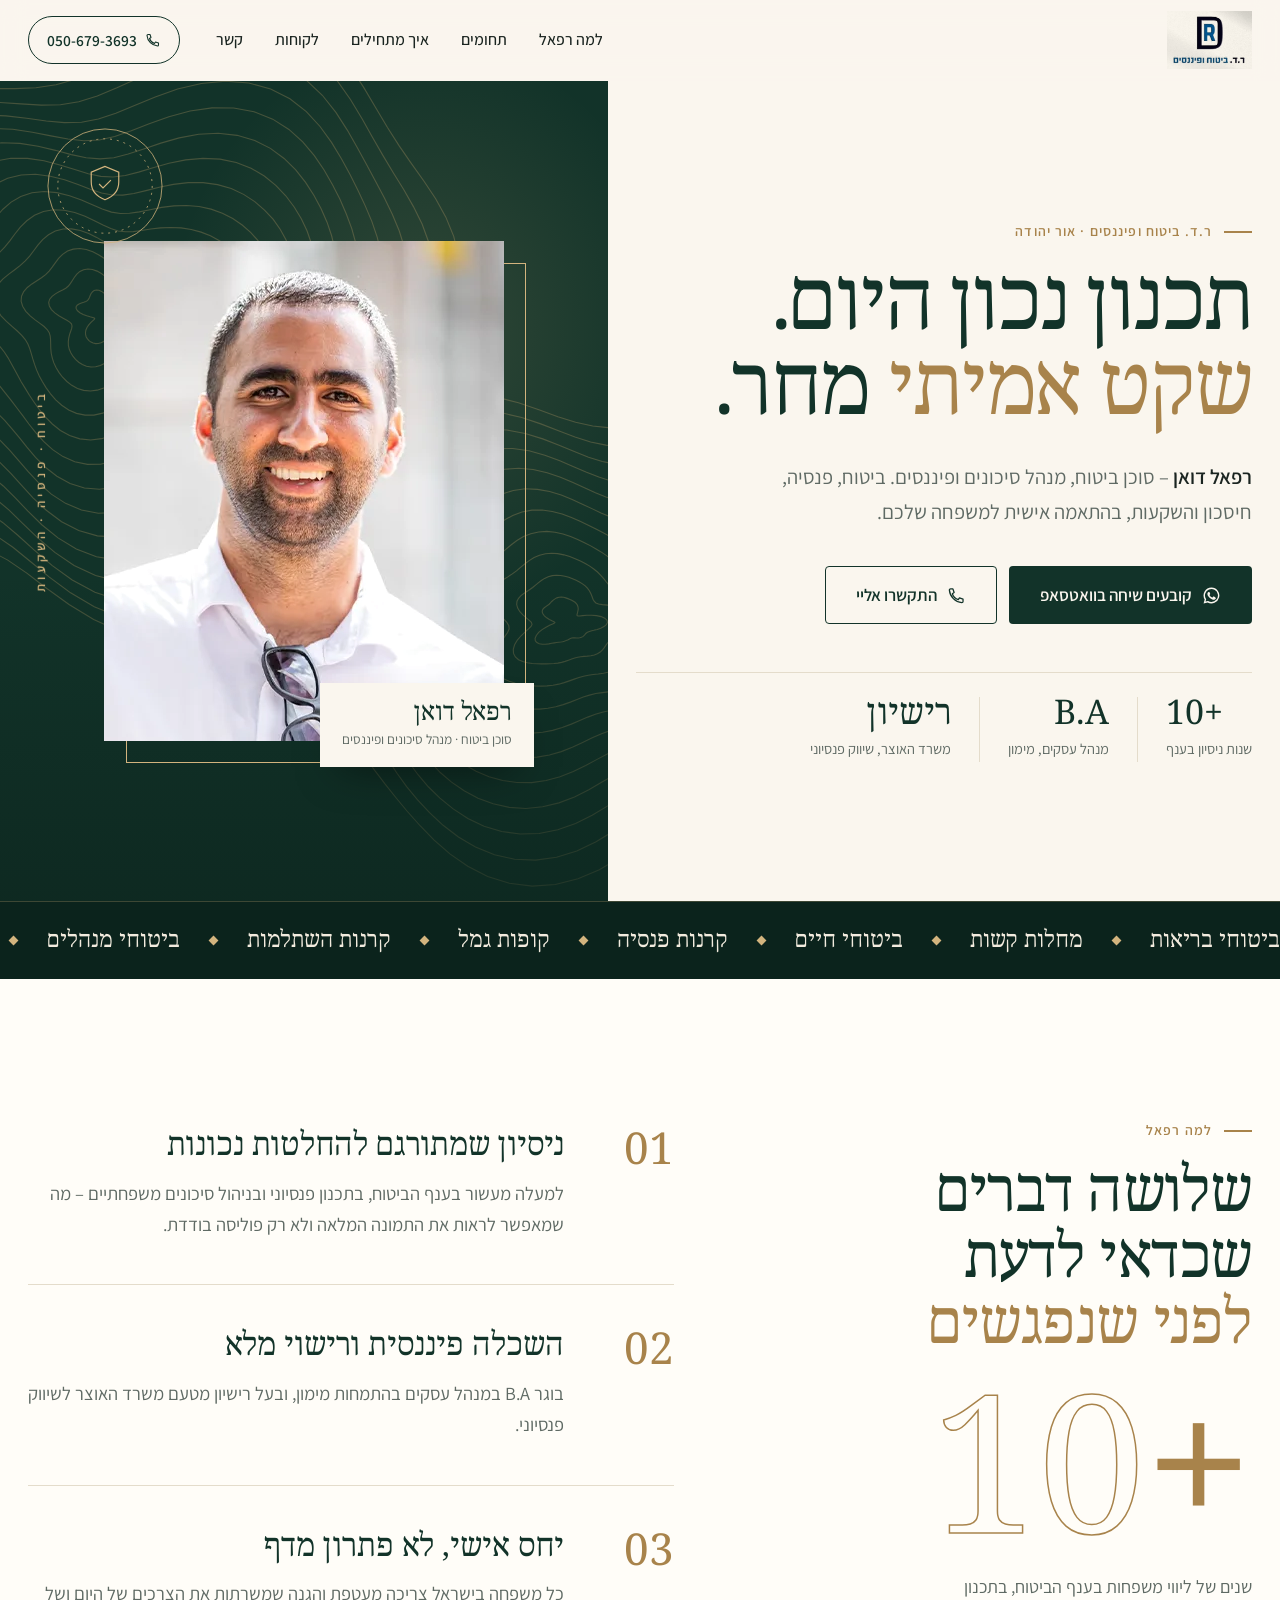
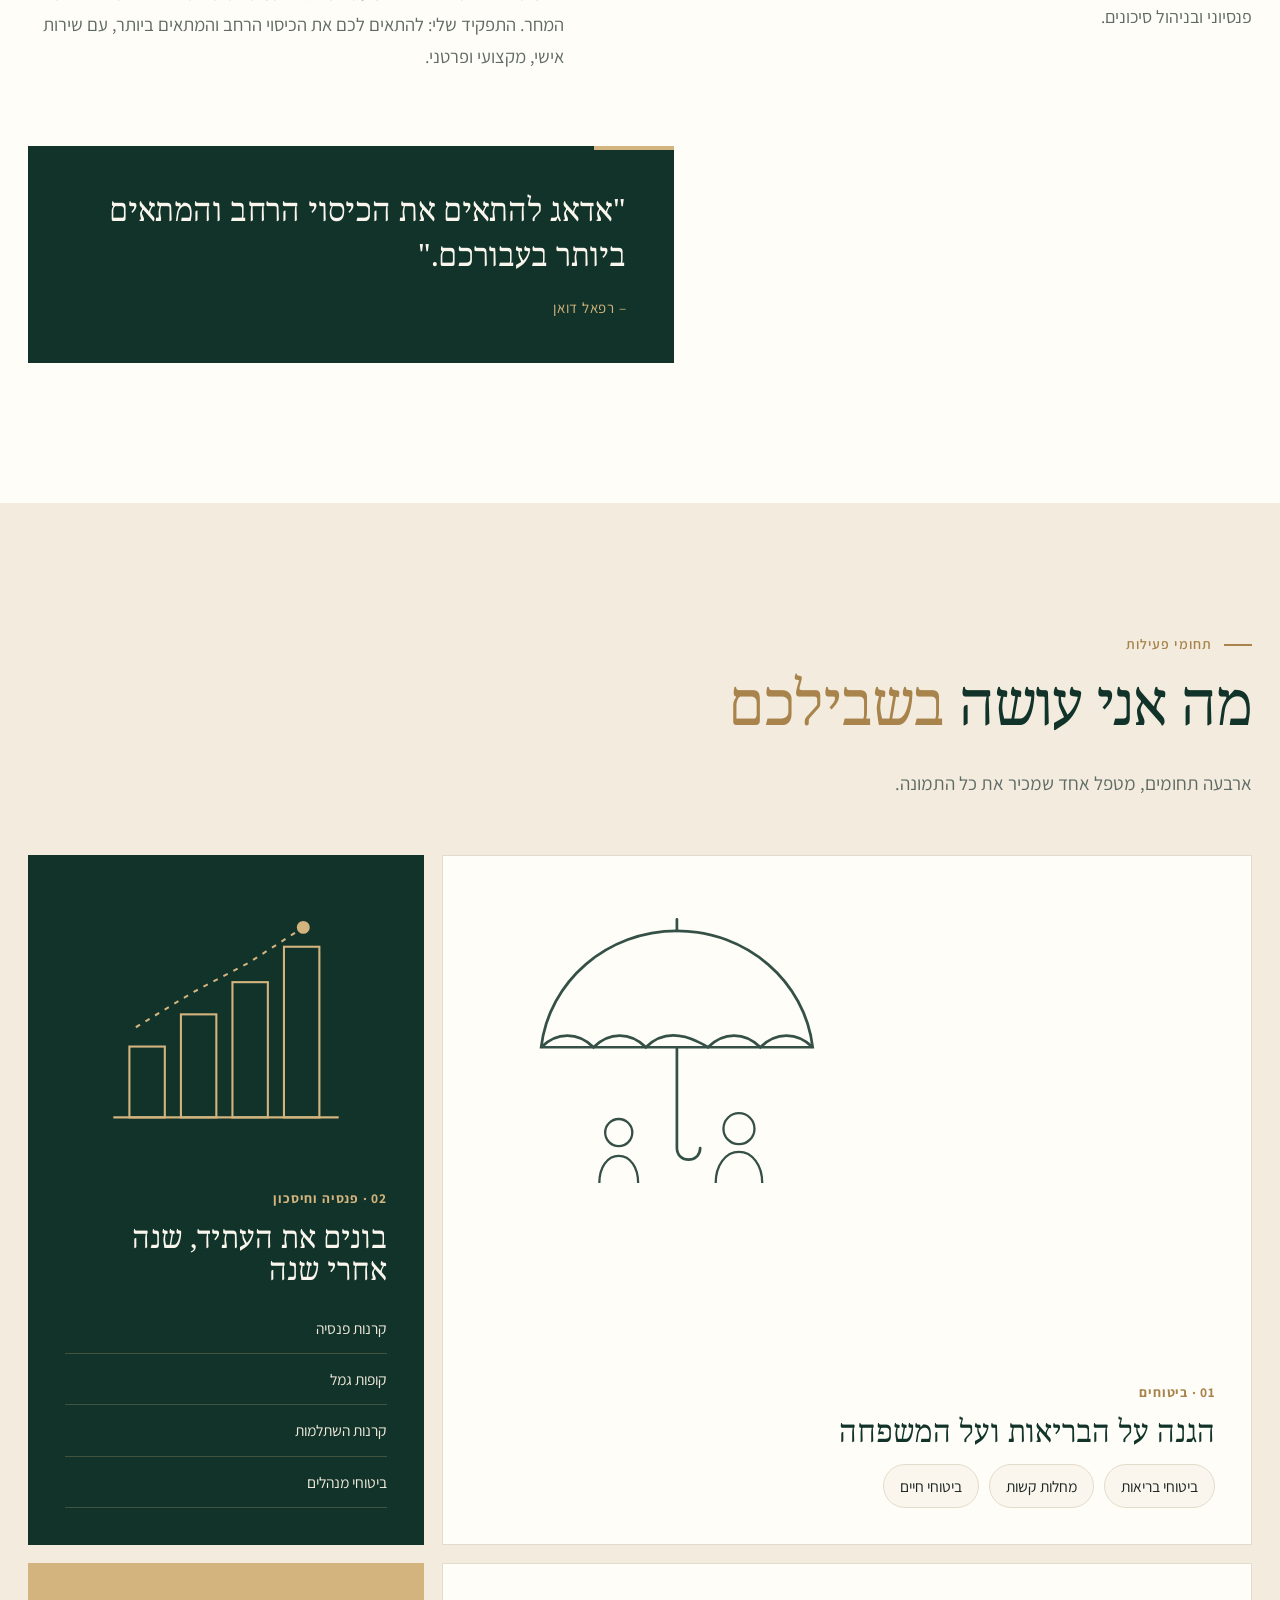
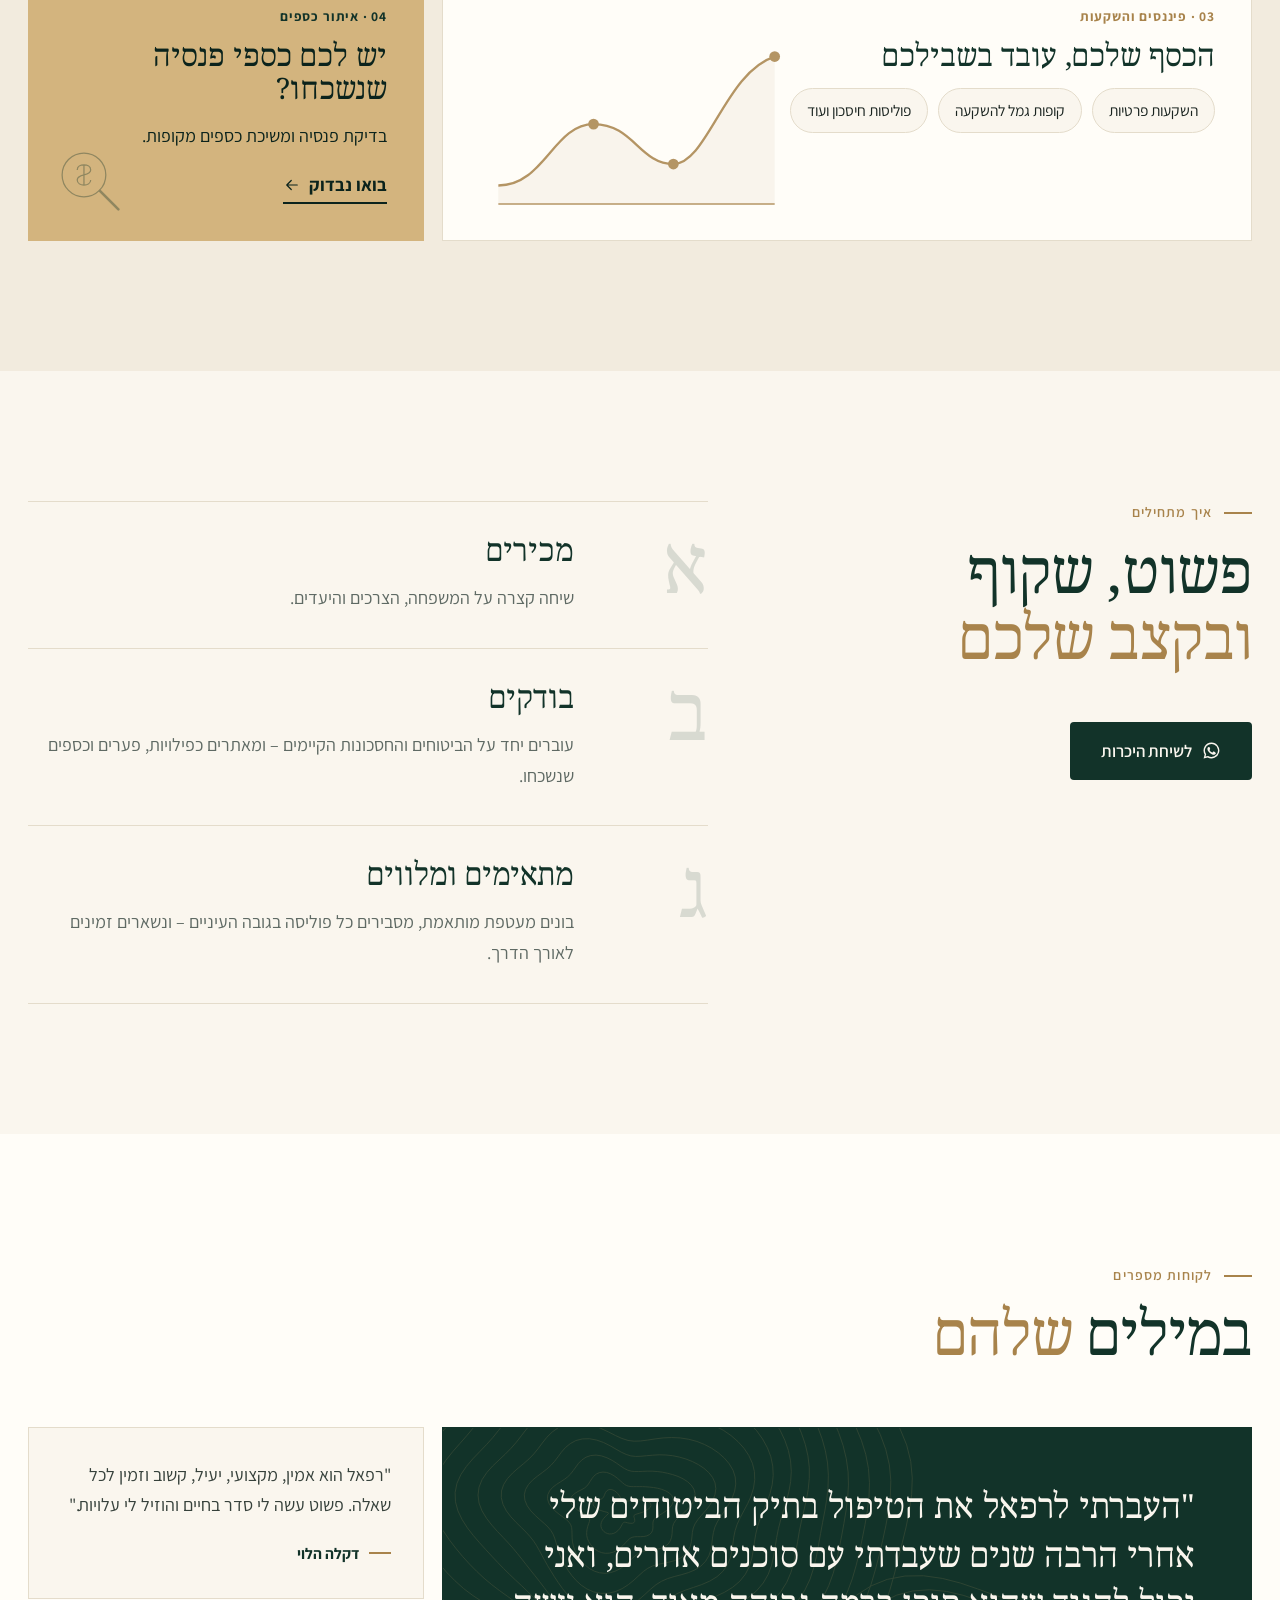
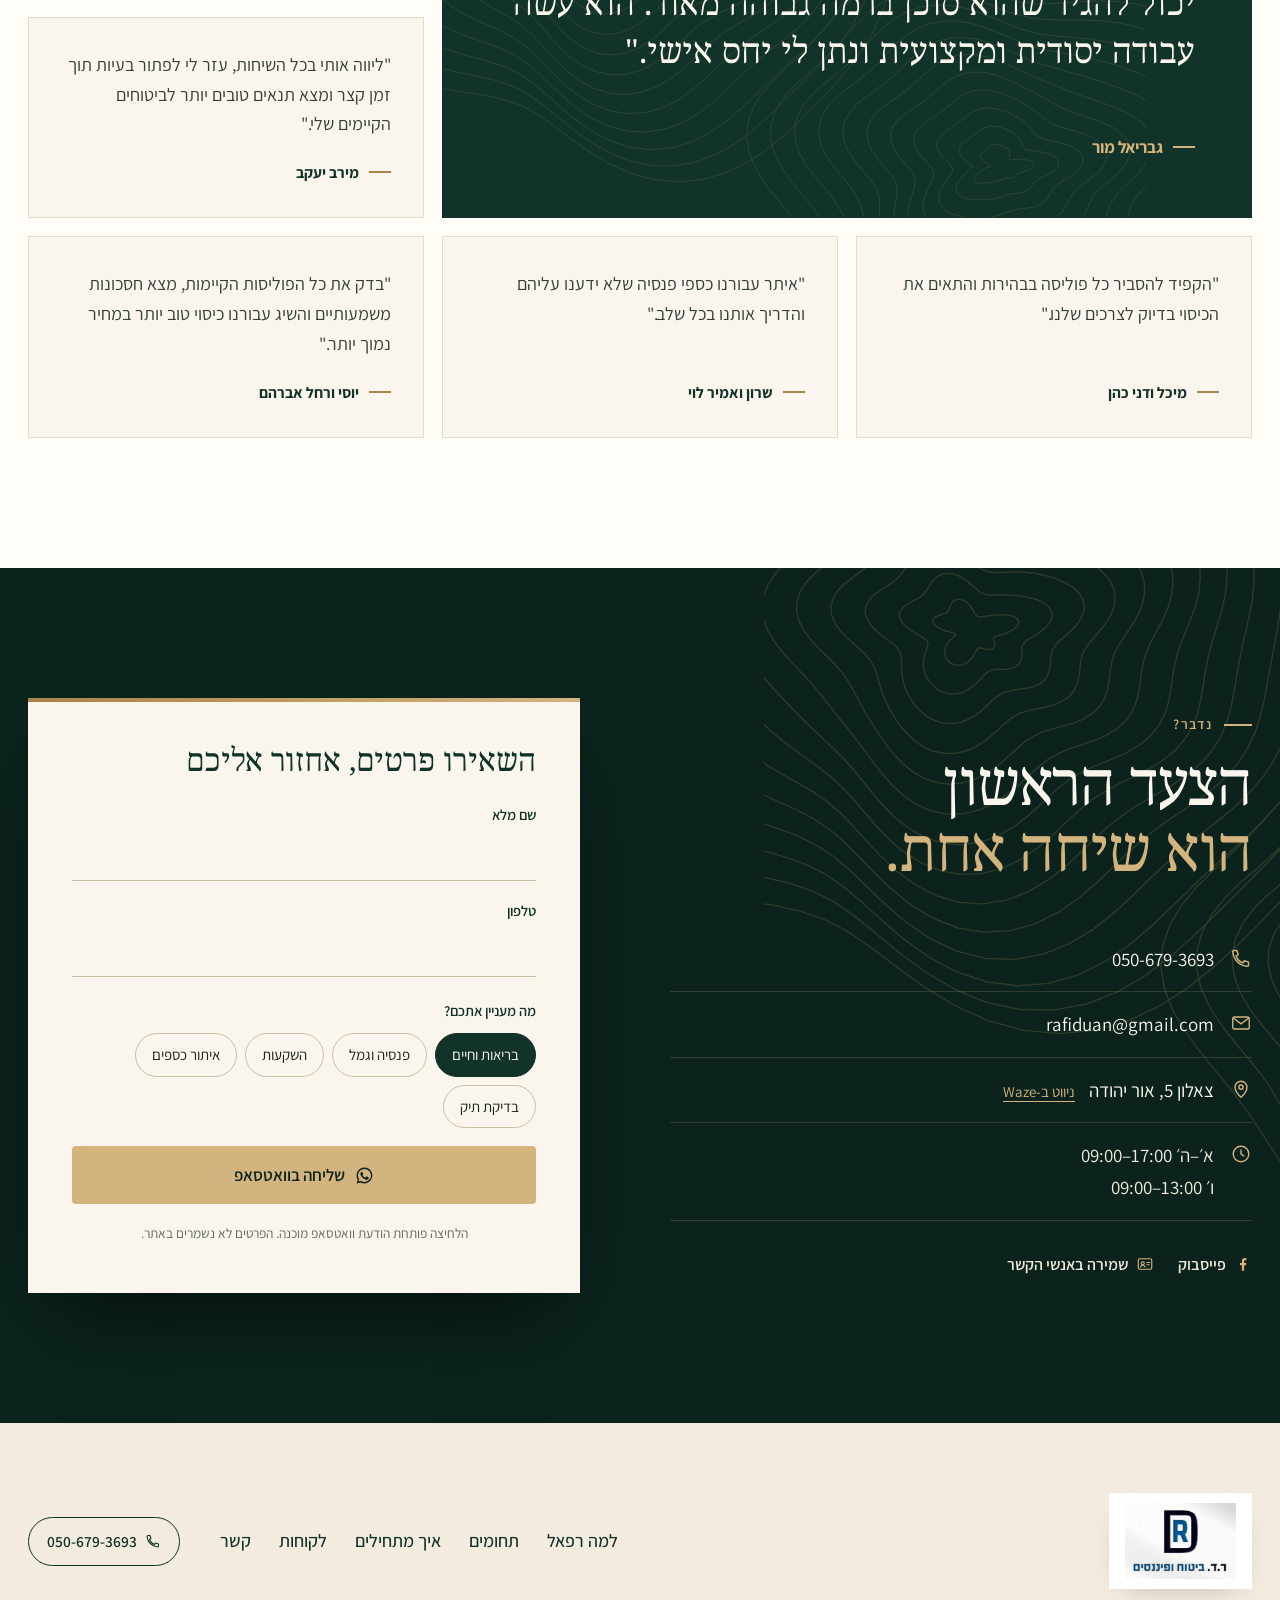
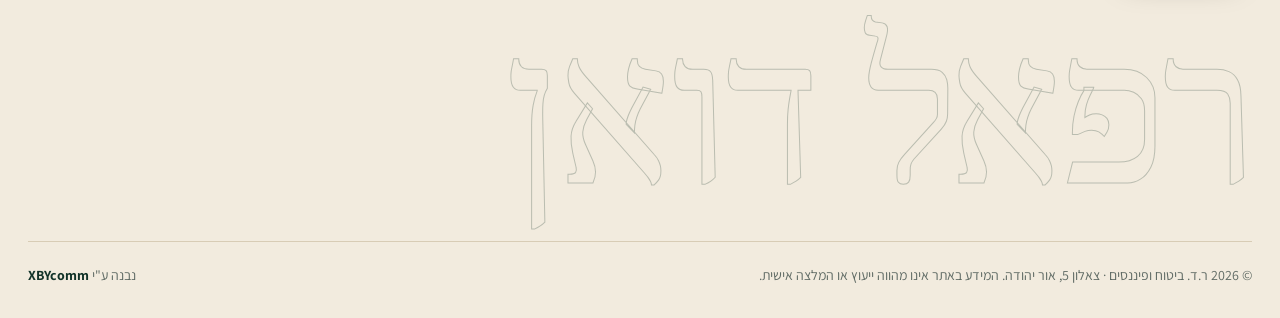
==== commit 0ebab45c: "v3: footer logo on white card" ====
--- a/index.html
+++ b/index.html
@@ -21,7 +21,7 @@
 <link rel="preconnect" href="https://fonts.googleapis.com">
 <link rel="preconnect" href="https://fonts.gstatic.com" crossorigin>
 <link href="https://fonts.googleapis.com/css2?family=Noto+Serif+Hebrew:wght@300;400;500;600&family=Assistant:wght@300;400;500;600;700&display=swap" rel="stylesheet">
-<link rel="stylesheet" href="assets/style.css?v=6">
+<link rel="stylesheet" href="assets/style.css?v=7">
 <script>document.documentElement.classList.add('js')</script>
 <script type="application/ld+json">
 {"@context":"https://schema.org","@type":"InsuranceAgency","name":"ר.ד. ביטוח ופיננסים – רפאל דואן","description":"סוכן ביטוח, מנהל סיכונים ופיננסים. ביטוחי בריאות, חיים ומחלות קשות, פנסיה, גמל, השתלמות והשקעות.","url":"https://xbycomm.github.io/rafi-duan/","logo":"https://xbycomm.github.io/rafi-duan/assets/logo-rd.jpg","image":"https://xbycomm.github.io/rafi-duan/assets/rafi-duan.jpg","telephone":"+972-50-679-3693","email":"rafiduan@gmail.com","address":{"@type":"PostalAddress","streetAddress":"צאלון 5","addressLocality":"אור יהודה","addressCountry":"IL"},"openingHoursSpecification":[{"@type":"OpeningHoursSpecification","dayOfWeek":["Sunday","Monday","Tuesday","Wednesday","Thursday"],"opens":"09:00","closes":"17:00"},{"@type":"OpeningHoursSpecification","dayOfWeek":"Friday","opens":"09:00","closes":"13:00"}],"sameAs":["https://www.facebook.com/rafi.duan"],"founder":{"@type":"Person","name":"רפאל דואן","jobTitle":"סוכן ביטוח, מנהל סיכונים ופיננסים"}}
--- a/assets/style.css
+++ b/assets/style.css
@@ -163,7 +163,7 @@
 /* footer */
 .foot{background:var(--sand);padding:70px 0 30px;overflow:hidden}
 .foot-top{display:flex;align-items:center;gap:40px;flex-wrap:wrap}
-.foot-logo img{height:84px;width:auto;mix-blend-mode:multiply}
+.foot-logo{display:inline-block;background:#fff;padding:10px 16px;box-shadow:0 10px 30px -18px rgba(0,0,0,.35)}.foot-logo img{height:76px;width:auto}
 .foot-top nav{display:flex;gap:28px;flex-wrap:wrap;margin-inline-start:auto}
 .foot-top nav a{text-decoration:none;font-weight:500;color:var(--forest)}.foot-top nav a:hover{color:var(--brass)}
 .foot-word{font-family:var(--serif);font-size:clamp(70px,15vw,220px);line-height:1;margin:40px 0 20px;color:transparent;-webkit-text-stroke:1px rgba(18,51,41,.25);white-space:nowrap;letter-spacing:-.02em}
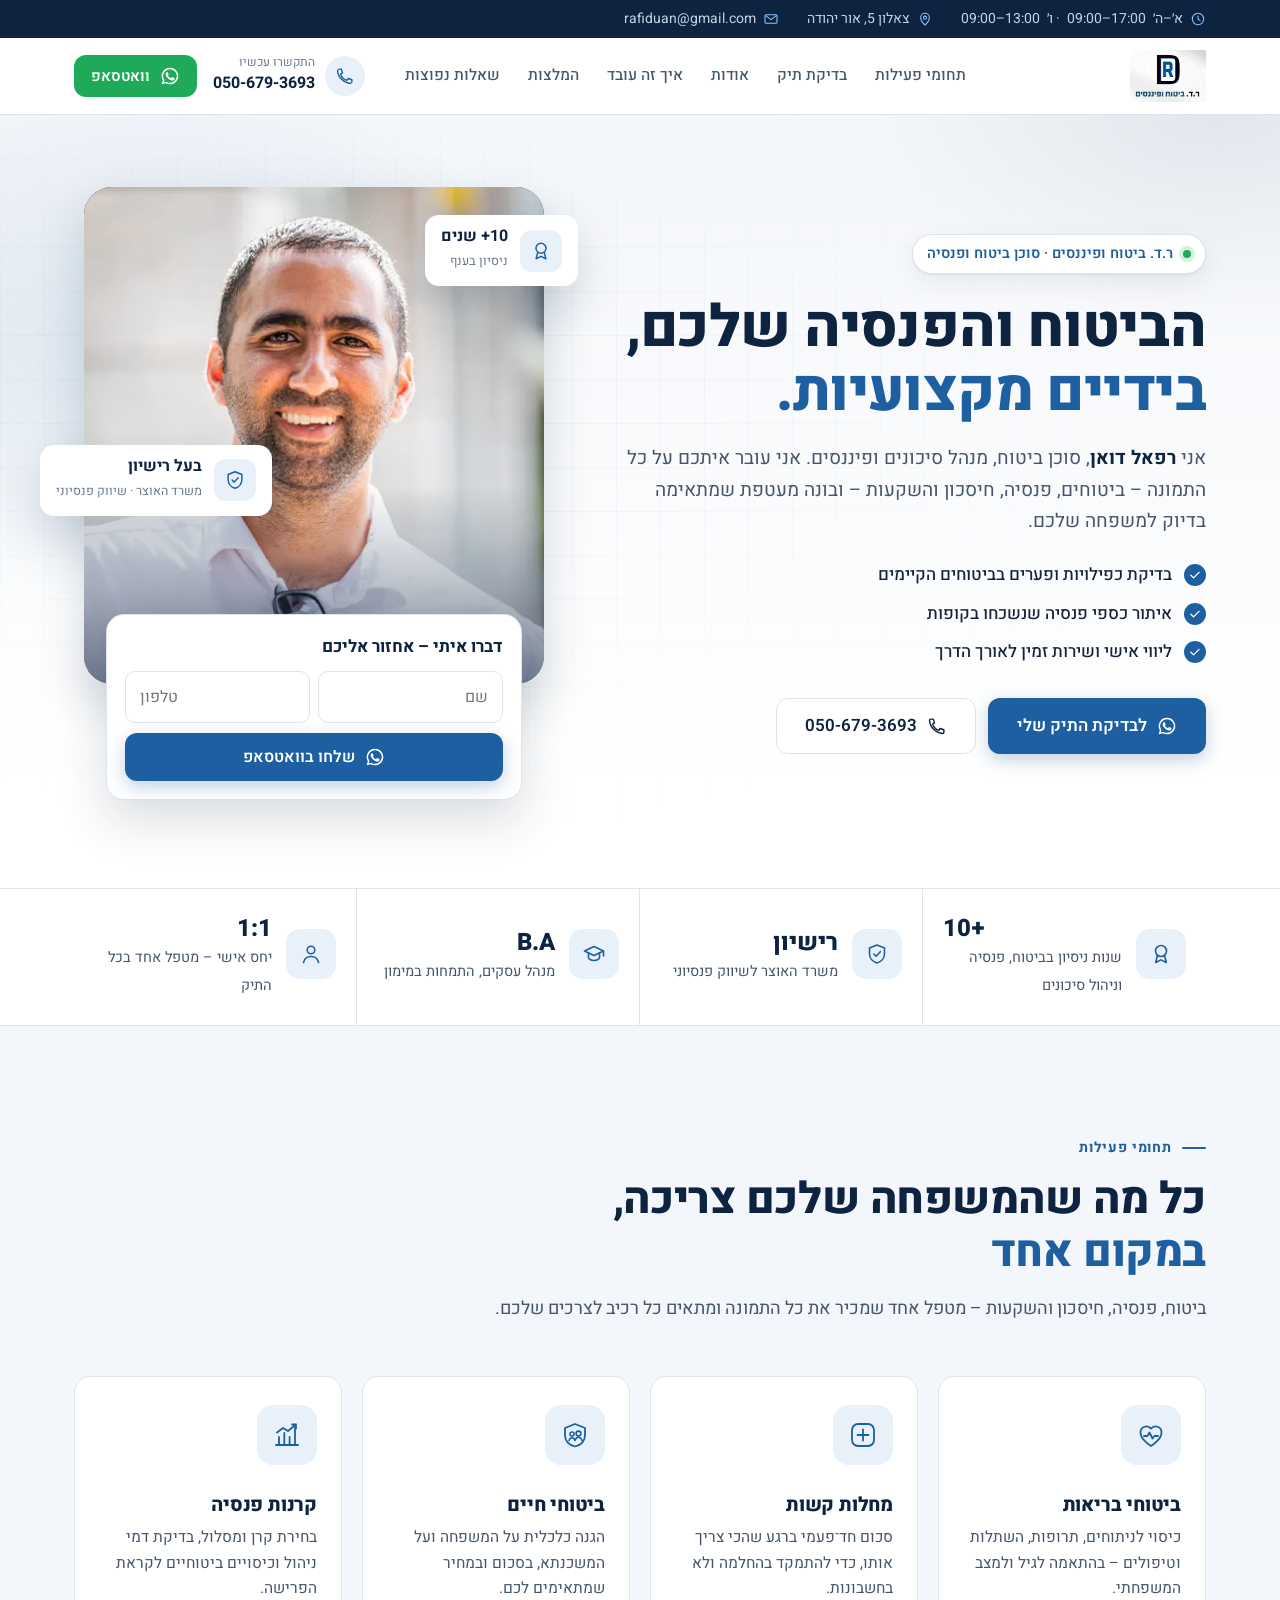
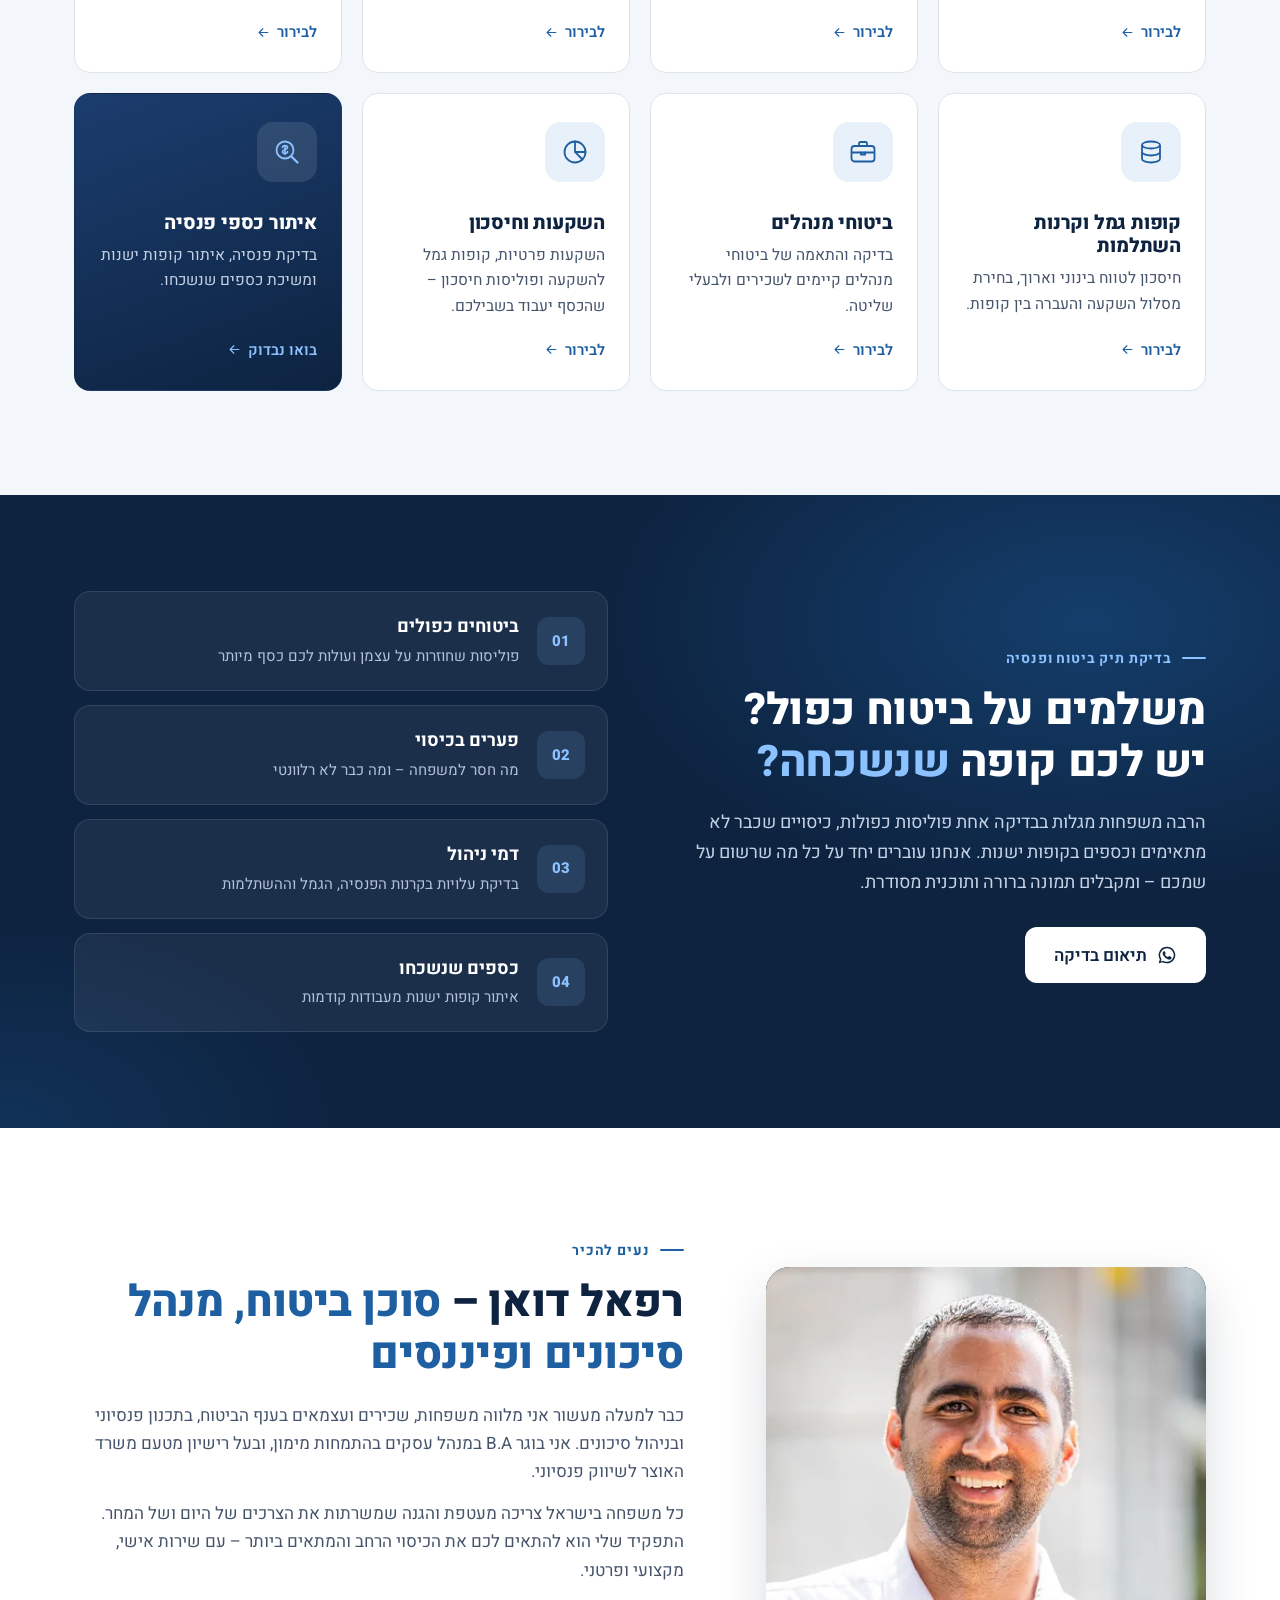
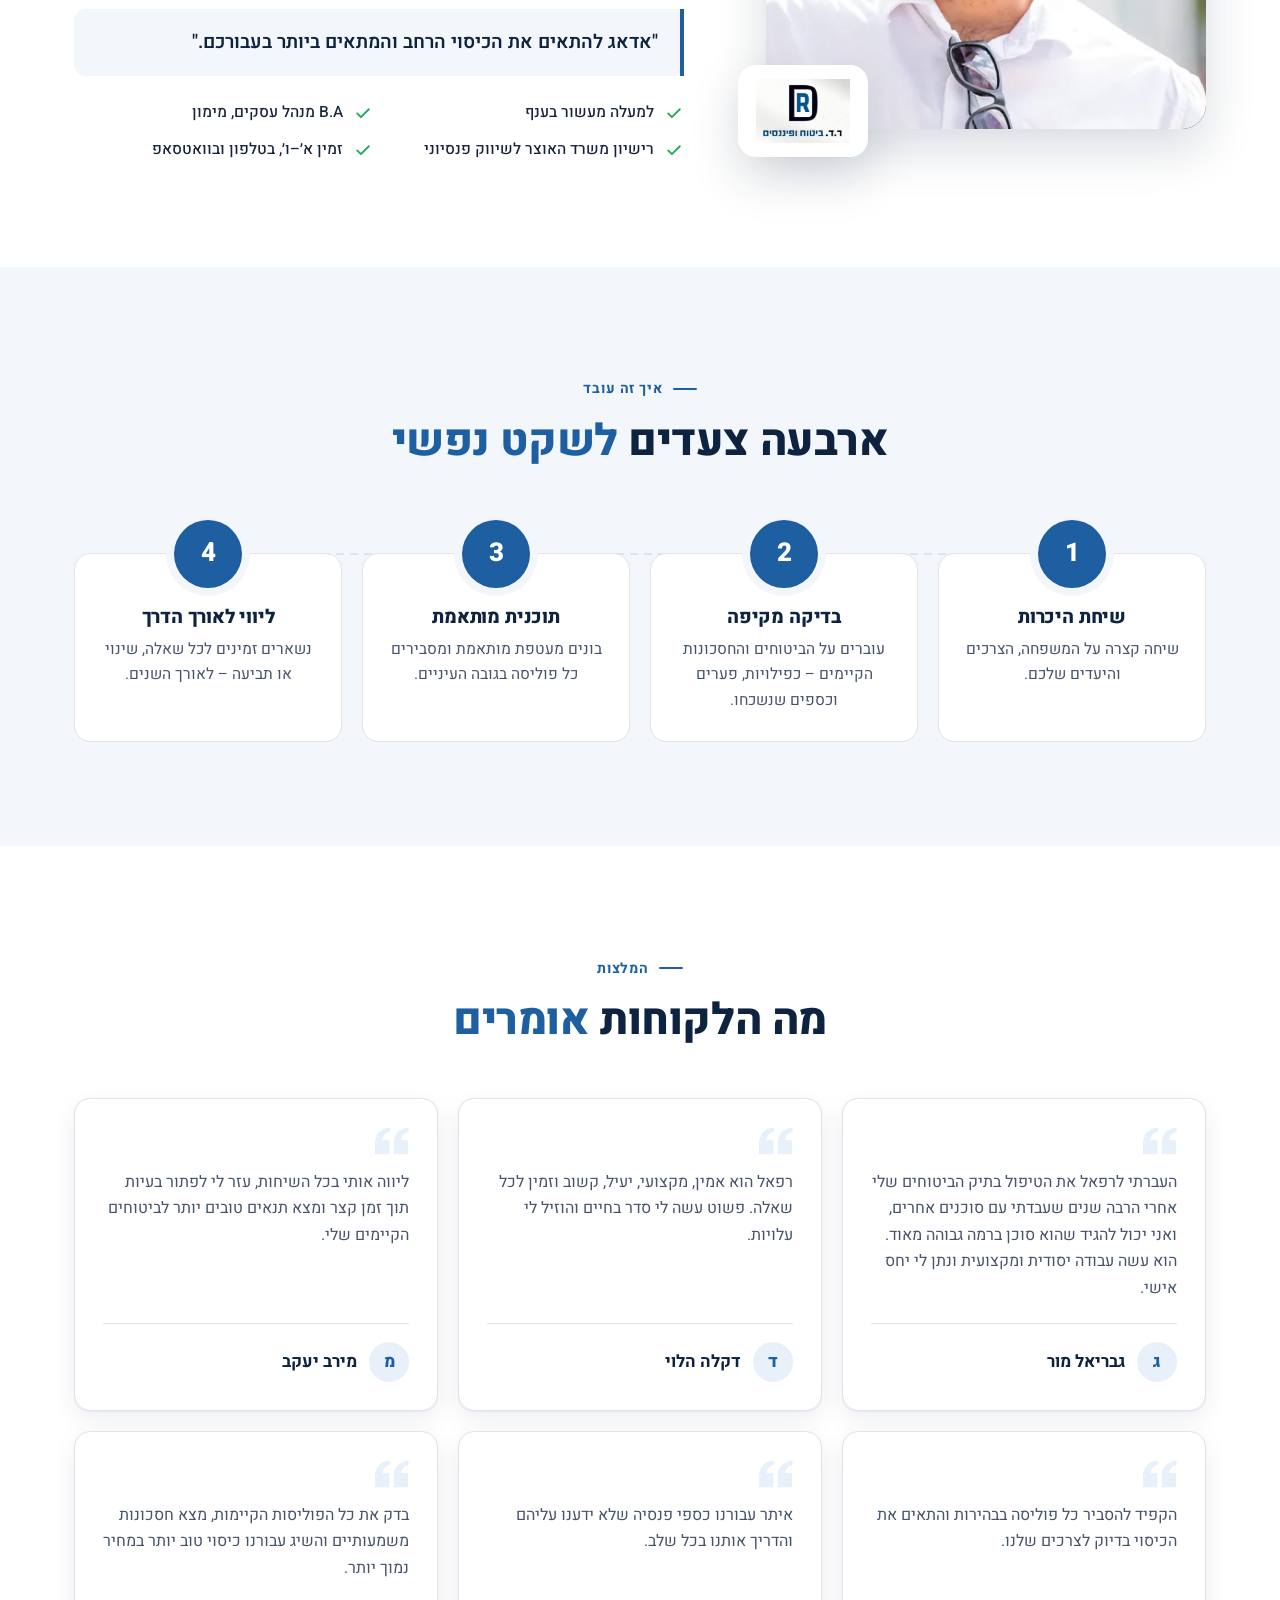
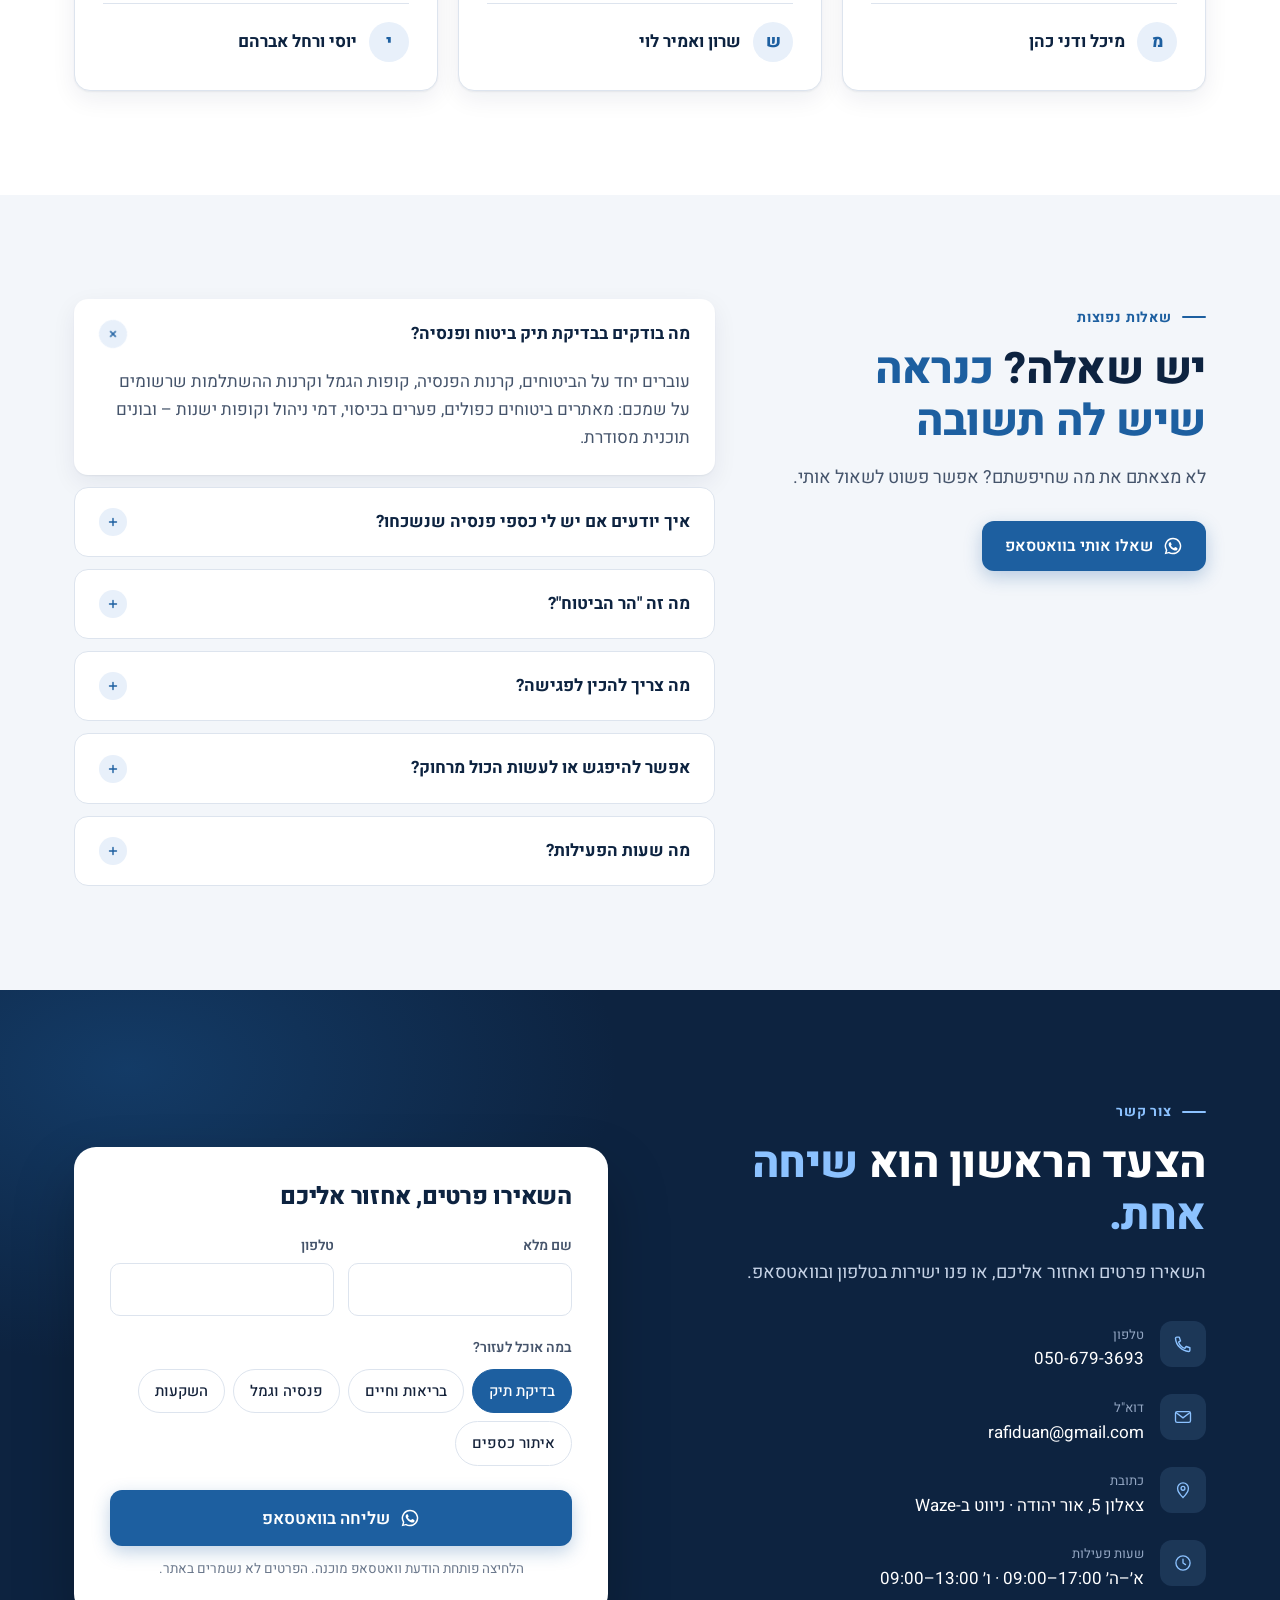
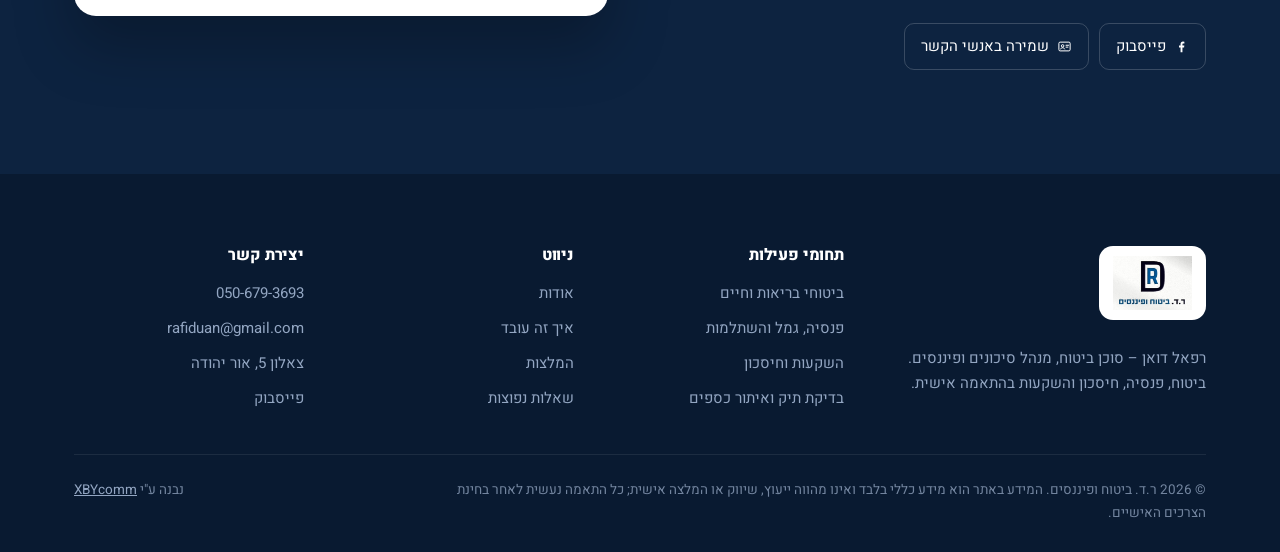
==== commit cd0c5e67: "v4: professional insurance-agency redesign (navy/blue brand, trust strip, 8 services, policy check, " ====
--- a/index.html
+++ b/index.html
@@ -6,7 +6,7 @@
 <meta name="robots" content="noindex, nofollow">
 <title>רפאל דואן | ר.ד. ביטוח ופיננסים – ביטוח, פנסיה והשקעות</title>
 <meta name="description" content="רפאל דואן, ר.ד. ביטוח ופיננסים – סוכן ביטוח, מנהל סיכונים ופיננסים עם ניסיון של למעלה מעשור. ביטוחי בריאות וחיים, פנסיה, גמל, השתלמות, השקעות ואיתור כספי פנסיה. אור יהודה.">
-<meta name="theme-color" content="#123329">
+<meta name="theme-color" content="#0d2340">
 <link rel="canonical" href="https://xbycomm.github.io/rafi-duan/">
 <meta property="og:type" content="website">
 <meta property="og:locale" content="he_IL">
@@ -20,8 +20,8 @@
 <link rel="apple-touch-icon" href="assets/icon-192.png">
 <link rel="preconnect" href="https://fonts.googleapis.com">
 <link rel="preconnect" href="https://fonts.gstatic.com" crossorigin>
-<link href="https://fonts.googleapis.com/css2?family=Noto+Serif+Hebrew:wght@300;400;500;600&family=Assistant:wght@300;400;500;600;700&display=swap" rel="stylesheet">
-<link rel="stylesheet" href="assets/style.css?v=7">
+<link href="https://fonts.googleapis.com/css2?family=Heebo:wght@300;400;500;600;700;800&display=swap" rel="stylesheet">
+<link rel="stylesheet" href="assets/style.css?v=8">
 <script>document.documentElement.classList.add('js')</script>
 <script type="application/ld+json">
 {"@context":"https://schema.org","@type":"InsuranceAgency","name":"ר.ד. ביטוח ופיננסים – רפאל דואן","description":"סוכן ביטוח, מנהל סיכונים ופיננסים. ביטוחי בריאות, חיים ומחלות קשות, פנסיה, גמל, השתלמות והשקעות.","url":"https://xbycomm.github.io/rafi-duan/","logo":"https://xbycomm.github.io/rafi-duan/assets/logo-rd.jpg","image":"https://xbycomm.github.io/rafi-duan/assets/rafi-duan.jpg","telephone":"+972-50-679-3693","email":"rafiduan@gmail.com","address":{"@type":"PostalAddress","streetAddress":"צאלון 5","addressLocality":"אור יהודה","addressCountry":"IL"},"openingHoursSpecification":[{"@type":"OpeningHoursSpecification","dayOfWeek":["Sunday","Monday","Tuesday","Wednesday","Thursday"],"opens":"09:00","closes":"17:00"},{"@type":"OpeningHoursSpecification","dayOfWeek":"Friday","opens":"09:00","closes":"13:00"}],"sameAs":["https://www.facebook.com/rafi.duan"],"founder":{"@type":"Person","name":"רפאל דואן","jobTitle":"סוכן ביטוח, מנהל סיכונים ופיננסים"}}
@@ -31,184 +31,222 @@
 <a class="skip" href="#main">דילוג לתוכן</a>
 
 <svg width="0" height="0" style="position:absolute" aria-hidden="true">
-  <symbol id="i-phone" viewBox="0 0 24 24"><path fill="none" stroke="currentColor" stroke-width="1.6" stroke-linecap="round" stroke-linejoin="round" d="M4.5 3.75h3l1.5 4.5-2.25 1.5a12 12 0 0 0 7.5 7.5l1.5-2.25 4.5 1.5v3a1.5 1.5 0 0 1-1.5 1.5A17.25 17.25 0 0 1 3 5.25a1.5 1.5 0 0 1 1.5-1.5Z"/></symbol>
-  <symbol id="i-wa" viewBox="0 0 24 24"><path fill="currentColor" d="M12 2a10 10 0 0 0-8.6 15.1L2 22l5-1.3A10 10 0 1 0 12 2Zm0 18.2a8.2 8.2 0 0 1-4.2-1.1l-.3-.2-3 .8.8-2.9-.2-.3A8.2 8.2 0 1 1 12 20.2Zm4.5-6.1c-.2-.1-1.5-.7-1.7-.8-.2-.1-.4-.1-.6.1l-.8 1c-.1.2-.3.2-.5.1a6.7 6.7 0 0 1-3.3-2.9c-.3-.4.3-.4.7-1.4.1-.2 0-.3 0-.4l-.8-1.8c-.2-.5-.4-.4-.6-.4h-.5a1 1 0 0 0-.7.3 3 3 0 0 0-.9 2.2 5.1 5.1 0 0 0 1.1 2.7 11.7 11.7 0 0 0 4.5 4c1.7.7 2.3.8 3.2.6.5-.1 1.5-.6 1.7-1.2.2-.6.2-1.1.2-1.2-.1-.1-.3-.2-.5-.3Z"/></symbol>
-  <symbol id="i-mail" viewBox="0 0 24 24"><rect x="3" y="5.5" width="18" height="13" rx="2" fill="none" stroke="currentColor" stroke-width="1.5"/><path fill="none" stroke="currentColor" stroke-width="1.5" d="m3.5 6.5 8.5 6.5 8.5-6.5"/></symbol>
-  <symbol id="i-pin" viewBox="0 0 24 24"><path fill="none" stroke="currentColor" stroke-width="1.5" d="M12 21s-6.5-6-6.5-11a6.5 6.5 0 0 1 13 0c0 5-6.5 11-6.5 11Z"/><circle cx="12" cy="10" r="2.3" fill="none" stroke="currentColor" stroke-width="1.5"/></symbol>
-  <symbol id="i-clock" viewBox="0 0 24 24"><circle cx="12" cy="12" r="8.5" fill="none" stroke="currentColor" stroke-width="1.5"/><path fill="none" stroke="currentColor" stroke-width="1.5" stroke-linecap="round" d="M12 7.5V12l3 2"/></symbol>
+  <symbol id="i-phone" viewBox="0 0 24 24"><path fill="none" stroke="currentColor" stroke-width="1.7" stroke-linecap="round" stroke-linejoin="round" d="M4.5 3.75h3l1.5 4.5-2.25 1.5a12 12 0 0 0 7.5 7.5l1.5-2.250 4.5 1.5v3a1.5 1.5 0 0 1-1.5 1.5A17.25 17.25 0 0 1 3 5.25a1.5 1.5 0 0 1 1.5-1.5Z"/></symbol>
+  <symbol id="i-wa" viewBox="0 0 24 24"><path fill="currentColor" d="M12 2a10 10 0 0 0-8.6 15.1L2 22l5-1.3A10 10 0 1 0 12 2Zm0 18.2a8.2 8.2 0 0 1-4.2-1.1l-.3-.2-3 .8.8-2.9-.2-.3A8.2 8.2 0 1 1 12 20.2Zm4.5-6.1c-.2-.1-1.5-.7-1.7-.8-.2-.1-.4-.1-.6.1l-.8 1c-.1.2-.3.2-.5.1a6.7 6.7 0 0 1-3.3-2.9c-.3-.4.3-.4.7-1.4.1-.2 0-.3 0-.4l-.8-1.800c-.2-.5-.4-.4-.6-.4h-.5a1 1 0 0 0-.7.3 3 3 0 0 0-.9 2.2 5.1 5.1 0 0 0 1.1 2.7 11.7 11.7 0 0 0 4.5 4c1.7.7 2.3.8 3.2.6.5-.1 1.5-.6 1.7-1.2.2-.6.2-1.1.2-1.2-.1-.1-.3-.2-.5-.3Z"/></symbol>
+  <symbol id="i-mail" viewBox="0 0 24 24"><rect x="3" y="5.5" width="18" height="13" rx="2" fill="none" stroke="currentColor" stroke-width="1.6"/><path fill="none" stroke="currentColor" stroke-width="1.6" d="m3.5 6.5 8.5 6.5 8.5-6.5"/></symbol>
+  <symbol id="i-pin" viewBox="0 0 24 24"><path fill="none" stroke="currentColor" stroke-width="1.6" d="M12 21s-6.5-6-6.5-11a6.5 6.5 0 0 1 13 0c0 5-6.5 11-6.5 11Z"/><circle cx="12" cy="10" r="2.3" fill="none" stroke="currentColor" stroke-width="1.6"/></symbol>
+  <symbol id="i-clock" viewBox="0 0 24 24"><circle cx="12" cy="12" r="8.5" fill="none" stroke="currentColor" stroke-width="1.6"/><path fill="none" stroke="currentColor" stroke-width="1.6" stroke-linecap="round" d="M12 7.5V12l3 2"/></symbol>
   <symbol id="i-fb" viewBox="0 0 24 24"><path fill="currentColor" d="M13.5 21v-7.5h2.6l.4-3h-3V8.6c0-.9.3-1.5 1.5-1.5h1.6V4.4A21 21 0 0 0 14.3 4c-2.3 0-3.8 1.4-3.8 3.9v2.6H8v3h2.5V21h3Z"/></symbol>
-  <symbol id="i-card" viewBox="0 0 24 24"><rect x="3" y="5" width="18" height="14" rx="2" fill="none" stroke="currentColor" stroke-width="1.5"/><circle cx="9" cy="11" r="2" fill="none" stroke="currentColor" stroke-width="1.5"/><path fill="none" stroke="currentColor" stroke-width="1.5" stroke-linecap="round" d="M5.8 16c.5-1.3 1.7-2 3.2-2s2.7.7 3.2 2M14.5 10h4M14.5 13h3"/></symbol>
-  <symbol id="i-arrow" viewBox="0 0 24 24"><path fill="none" stroke="currentColor" stroke-width="1.6" stroke-linecap="round" stroke-linejoin="round" d="M19 12H5m6-6-6 6 6 6"/></symbol>
-  <symbol id="i-star" viewBox="0 0 24 24"><path fill="currentColor" d="m12 3 1.9 5.9H20l-5 3.6 1.9 5.9-4.9-3.6-5 3.6 2-5.9-5-3.6h6.1z"/></symbol>
+  <symbol id="i-card" viewBox="0 0 24 24"><rect x="3" y="5" width="18" height="14" rx="2" fill="none" stroke="currentColor" stroke-width="1.6"/><circle cx="9" cy="11" r="2" fill="none" stroke="currentColor" stroke-width="1.6"/><path fill="none" stroke="currentColor" stroke-width="1.6" stroke-linecap="round" d="M5.8 16c.5-1.3 1.7-2 3.2-2s2.7.7 3.2 2M14.5 10h4M14.5 13h3"/></symbol>
+  <symbol id="i-arrow" viewBox="0 0 24 24"><path fill="none" stroke="currentColor" stroke-width="1.8" stroke-linecap="round" stroke-linejoin="round" d="M19 12H5m6-6-6 6 6 6"/></symbol>
+  <symbol id="i-check" viewBox="0 0 24 24"><path fill="none" stroke="currentColor" stroke-width="2.2" stroke-linecap="round" stroke-linejoin="round" d="m5 12.5 4.5 4.5L19 7.5"/></symbol>
+  <symbol id="i-shield" viewBox="0 0 24 24"><path fill="none" stroke="currentColor" stroke-width="1.6" stroke-linejoin="round" d="M12 3 4.5 6v5.5c0 4.6 3.1 8.4 7.5 9.5 4.4-1.1 7.5-4.9 7.5-9.5V6Z"/><path fill="none" stroke="currentColor" stroke-width="1.6" stroke-linecap="round" stroke-linejoin="round" d="m8.8 12 2.3 2.3 4.2-4.6"/></symbol>
+  <symbol id="i-award" viewBox="0 0 24 24"><circle cx="12" cy="9" r="5.5" fill="none" stroke="currentColor" stroke-width="1.6"/><path fill="none" stroke="currentColor" stroke-width="1.6" stroke-linejoin="round" d="m8.5 13.3-1.8 7.2 5.3-2.6 5.3 2.6-1.8-7.2"/></symbol>
+  <symbol id="i-cap" viewBox="0 0 24 24"><path fill="none" stroke="currentColor" stroke-width="1.6" stroke-linejoin="round" d="M2.5 9 12 4.5 21.5 9 12 13.5Z"/><path fill="none" stroke="currentColor" stroke-width="1.6" stroke-linecap="round" d="M6.5 11v4.5c0 1.5 2.5 3 5.5 3s5.5-1.5 5.5-3V11M21.5 9v5"/></symbol>
+  <symbol id="i-user" viewBox="0 0 24 24"><circle cx="12" cy="8" r="3.8" fill="none" stroke="currentColor" stroke-width="1.6"/><path fill="none" stroke="currentColor" stroke-width="1.6" stroke-linecap="round" d="M4.5 20.5c.8-3.8 3.8-6 7.5-6s6.7 2.2 7.5 6"/></symbol>
+  <symbol id="s-health" viewBox="0 0 32 32"><path fill="none" stroke="currentColor" stroke-width="1.8" stroke-linejoin="round" d="M16 27s-10.5-6.3-10.5-13.6A5.9 5.9 0 0 1 16 9.6a5.9 5.9 0 0 1 10.5 3.8C26.5 20.7 16 27 16 27Z"/><path fill="none" stroke="currentColor" stroke-width="1.8" stroke-linecap="round" stroke-linejoin="round" d="M9 17h3.5l2-3.5 3 6 2-2.5H23"/></symbol>
+  <symbol id="s-illness" viewBox="0 0 32 32"><rect x="5" y="5" width="22" height="22" rx="6" fill="none" stroke="currentColor" stroke-width="1.8"/><path fill="none" stroke="currentColor" stroke-width="1.8" stroke-linecap="round" d="M16 10.5v11M10.5 16h11"/></symbol>
+  <symbol id="s-life" viewBox="0 0 32 32"><path fill="none" stroke="currentColor" stroke-width="1.8" stroke-linejoin="round" d="M16 5 6 9v7c0 6 4.3 10 10 11.5 5.7-1.5 10-5.5 10-11.5V9Z"/><circle cx="13" cy="15" r="2" fill="none" stroke="currentColor" stroke-width="1.6"/><circle cx="19.5" cy="14.5" r="2.4" fill="none" stroke="currentColor" stroke-width="1.6"/><path fill="none" stroke="currentColor" stroke-width="1.6" stroke-linecap="round" d="M10 21.5c.5-1.8 1.6-2.8 3-2.8s2.5 1 3 2.8M16 21.5c.6-2.1 1.9-3.3 3.5-3.3s2.9 1.2 3.5 3.3"/></symbol>
+  <symbol id="s-pension" viewBox="0 0 32 32"><path fill="none" stroke="currentColor" stroke-width="1.8" stroke-linecap="round" stroke-linejoin="round" d="M5 26h22M8 26V18M13.3 26V14M18.6 26v-8M24 26V9"/><path fill="none" stroke="currentColor" stroke-width="1.8" stroke-linecap="round" stroke-linejoin="round" d="M6 13.5 12 9l5 3 8-6.5M21 5.5h4v4"/></symbol>
+  <symbol id="s-funds" viewBox="0 0 32 32"><ellipse cx="16" cy="9" rx="9" ry="3.5" fill="none" stroke="currentColor" stroke-width="1.8"/><path fill="none" stroke="currentColor" stroke-width="1.8" d="M7 9v7c0 1.9 4 3.5 9 3.5s9-1.6 9-3.5V9M7 16v7c0 1.9 4 3.5 9 3.5s9-1.6 9-3.5v-7"/></symbol>
+  <symbol id="s-exec" viewBox="0 0 32 32"><rect x="4.5" y="10" width="23" height="15.5" rx="3" fill="none" stroke="currentColor" stroke-width="1.8"/><path fill="none" stroke="currentColor" stroke-width="1.8" d="M12 10V7.5A1.5 1.5 0 0 1 13.5 6h5A1.5 1.5 0 0 1 20 7.5V10M4.5 16.5h23"/><path fill="none" stroke="currentColor" stroke-width="1.8" stroke-linecap="round" d="M14 16.5v2h4v-2"/></symbol>
+  <symbol id="s-invest" viewBox="0 0 32 32"><circle cx="16" cy="16" r="10.5" fill="none" stroke="currentColor" stroke-width="1.8"/><path fill="none" stroke="currentColor" stroke-width="1.8" stroke-linecap="round" d="M16 5.5V16l7.5 7.5M16 16h10.5"/></symbol>
+  <symbol id="s-find" viewBox="0 0 32 32"><circle cx="14" cy="14" r="8.5" fill="none" stroke="currentColor" stroke-width="1.8"/><path fill="none" stroke="currentColor" stroke-width="2.2" stroke-linecap="round" d="m20.5 20.5 6 6"/><path fill="none" stroke="currentColor" stroke-width="1.6" stroke-linecap="round" d="M14 9.5v9M11.5 11.5c0-1.2 1.1-2 2.5-2s2.5.8 2.5 2-1.1 1.6-2.5 2-2.5.8-2.5 2 1.1 2 2.5 2 2.5-.8 2.5-2"/></symbol>
 </svg>
+
+<div class="topbar">
+  <div class="wrap topbar-in">
+    <span><svg><use href="#i-clock"/></svg>א׳–ה׳ <bdi dir="ltr">09:00–17:00</bdi> · ו׳ <bdi dir="ltr">09:00–13:00</bdi></span>
+    <span class="tb-hide"><svg><use href="#i-pin"/></svg>צאלון 5, אור יהודה</span>
+    <a href="mailto:rafiduan@gmail.com" class="tb-hide"><svg><use href="#i-mail"/></svg>rafiduan@gmail.com</a>
+  </div>
+</div>
 
 <header class="hdr" id="hdr">
   <div class="wrap hdr-in">
     <a class="brand" href="#top" aria-label="ר.ד. ביטוח ופיננסים – לראש העמוד"><img src="assets/logo-rd.jpg" width="300" height="205" alt="לוגו ר.ד. ביטוח ופיננסים"></a>
     <nav class="nav" aria-label="ניווט ראשי">
-      <a href="#why">למה רפאל</a><a href="#services">תחומים</a><a href="#steps">איך מתחילים</a><a href="#words">לקוחות</a><a href="#contact">קשר</a>
+      <a href="#services">תחומי פעילות</a><a href="#check">בדיקת תיק</a><a href="#about">אודות</a><a href="#how">איך זה עובד</a><a href="#words">המלצות</a><a href="#faq">שאלות נפוצות</a>
     </nav>
-    <a class="pill" href="tel:0506793693"><svg><use href="#i-phone"/></svg><span dir="ltr">050-679-3693</span></a>
+    <div class="hdr-cta">
+      <a class="hdr-phone" href="tel:0506793693"><svg><use href="#i-phone"/></svg><span><small>התקשרו עכשיו</small><b dir="ltr">050-679-3693</b></span></a>
+      <a class="btn btn-wa btn-sm wa" data-msg="רפאל שלום, הגעתי מהאתר ואשמח לקבל ייעוץ מקצועי" href="https://wa.me/972506793693" target="_blank" rel="noopener"><svg><use href="#i-wa"/></svg>וואטסאפ</a>
+    </div>
   </div>
 </header>
 
 <main id="main">
-<!-- HERO: split editorial -->
+
 <section class="hero" id="top">
-  <div class="hero-copy">
-    <div class="hero-copy-in">
-      <p class="eyebrow reveal">ר.ד. ביטוח ופיננסים · אור יהודה</p>
-      <h1 class="reveal d1">תכנון נכון היום.<br><em>שקט אמיתי</em> מחר.</h1>
-      <p class="hero-lead reveal d2"><strong>רפאל דואן</strong> – סוכן ביטוח, מנהל סיכונים ופיננסים. ביטוח, פנסיה, חיסכון והשקעות, בהתאמה אישית למשפחה שלכם.</p>
+  <div class="hero-bg" aria-hidden="true"></div>
+  <div class="wrap hero-in">
+    <div class="hero-copy">
+      <p class="kicker reveal"><span class="dot"></span>ר.ד. ביטוח ופיננסים · סוכן ביטוח ופנסיה</p>
+      <h1 class="reveal d1">הביטוח והפנסיה שלכם,<br><span class="hl">בידיים מקצועיות.</span></h1>
+      <p class="lead reveal d2">אני <strong>רפאל דואן</strong>, סוכן ביטוח, מנהל סיכונים ופיננסים. אני עובר איתכם על כל התמונה – ביטוחים, פנסיה, חיסכון והשקעות – ובונה מעטפת שמתאימה בדיוק למשפחה שלכם.</p>
+      <ul class="ticks reveal d2">
+        <li><svg><use href="#i-check"/></svg>בדיקת כפילויות ופערים בביטוחים הקיימים</li>
+        <li><svg><use href="#i-check"/></svg>איתור כספי פנסיה שנשכחו בקופות</li>
+        <li><svg><use href="#i-check"/></svg>ליווי אישי ושירות זמין לאורך הדרך</li>
+      </ul>
       <div class="ctas reveal d3">
-        <a class="btn btn-solid" href="https://api.whatsapp.com/send?phone=972506793693&amp;text=%D7%A8%D7%A4%D7%90%D7%9C%20%D7%A9%D7%9C%D7%95%D7%9D%2C%20%D7%94%D7%92%D7%A2%D7%AA%D7%99%20%D7%9E%D7%94%D7%90%D7%AA%D7%A8%20%D7%95%D7%90%D7%A9%D7%9E%D7%97%20%D7%9C%D7%A7%D7%91%D7%9C%20%D7%99%D7%99%D7%A2%D7%95%D7%A5%20%D7%9E%D7%A7%D7%A6%D7%95%D7%A2%D7%99" target="_blank" rel="noopener"><svg><use href="#i-wa"/></svg>קובעים שיחה בוואטסאפ</a>
-        <a class="btn btn-line" href="tel:0506793693"><svg><use href="#i-phone"/></svg>התקשרו אליי</a>
-      </div>
-      <dl class="facts reveal d3">
-        <div><dt dir="ltr">10+</dt><dd>שנות ניסיון בענף</dd></div>
-        <div><dt>B.A</dt><dd>מנהל עסקים, מימון</dd></div>
-        <div><dt>רישיון</dt><dd>משרד האוצר, שיווק פנסיוני</dd></div>
-      </dl>
-    </div>
-  </div>
-  <div class="hero-media" aria-hidden="false">
-    <div class="topo" aria-hidden="true"></div>
-    <figure class="portrait reveal d2">
-      <picture><source srcset="assets/rafi-duan.webp" type="image/webp"><img src="assets/rafi-duan.jpg" width="500" height="500" alt="רפאל דואן, סוכן ביטוח ופיננסים" fetchpriority="high"></picture>
-      <figcaption><span>רפאל דואן</span><small>סוכן ביטוח · מנהל סיכונים ופיננסים</small></figcaption>
-    </figure>
-    <p class="vert" aria-hidden="true">ביטוח · פנסיה · השקעות</p>
-    <svg class="seal" viewBox="0 0 120 120" aria-hidden="true"><circle cx="60" cy="60" r="58" fill="none" stroke="currentColor" stroke-width=".8"/><circle cx="60" cy="60" r="48" fill="none" stroke="currentColor" stroke-width=".8" stroke-dasharray="2 5"/><path d="M60 40 46 46v10c0 9 6 15 14 18 8-3 14-9 14-18V46Z" fill="none" stroke="currentColor" stroke-width="1.2"/><path d="m54 58 4 4 8-8" fill="none" stroke="currentColor" stroke-width="1.2"/></svg>
-  </div>
-</section>
-
-<!-- MARQUEE -->
-<div class="marquee" aria-label="תחומי השירות">
-  <div class="mq-track">
-    <span>ביטוחי בריאות</span><i></i><span>מחלות קשות</span><i></i><span>ביטוחי חיים</span><i></i><span>קרנות פנסיה</span><i></i><span>קופות גמל</span><i></i><span>קרנות השתלמות</span><i></i><span>ביטוחי מנהלים</span><i></i><span>השקעות פרטיות</span><i></i><span>גמל להשקעה</span><i></i><span>פוליסות חיסכון</span><i></i><span>איתור כספי פנסיה</span><i></i>
-    <span aria-hidden="true">ביטוחי בריאות</span><i></i><span aria-hidden="true">מחלות קשות</span><i></i><span aria-hidden="true">ביטוחי חיים</span><i></i><span aria-hidden="true">קרנות פנסיה</span><i></i><span aria-hidden="true">קופות גמל</span><i></i><span aria-hidden="true">קרנות השתלמות</span><i></i><span aria-hidden="true">ביטוחי מנהלים</span><i></i><span aria-hidden="true">השקעות פרטיות</span><i></i><span aria-hidden="true">גמל להשקעה</span><i></i><span aria-hidden="true">פוליסות חיסכון</span><i></i><span aria-hidden="true">איתור כספי פנסיה</span><i></i>
-  </div>
-</div>
-
-<!-- WHY: sticky side -->
-<section class="why" id="why">
-  <div class="wrap why-in">
-    <aside class="why-side">
-      <div class="sticky">
-        <p class="eyebrow">למה רפאל</p>
-        <h2>שלושה דברים<br>שכדאי לדעת<br><em>לפני שנפגשים</em></h2>
-        <div class="big-num" aria-hidden="true">10<span>+</span></div>
-        <p class="side-note">שנים של ליווי משפחות בענף הביטוח, בתכנון פנסיוני ובניהול סיכונים.</p>
-      </div>
-    </aside>
-    <div class="why-list">
-      <article class="why-item reveal">
-        <span class="idx">01</span>
-        <div><h3>ניסיון שמתורגם להחלטות נכונות</h3>
-        <p>למעלה מעשור בענף הביטוח, בתכנון פנסיוני ובניהול סיכונים משפחתיים – מה שמאפשר לראות את התמונה המלאה ולא רק פוליסה בודדת.</p></div>
-      </article>
-      <article class="why-item reveal">
-        <span class="idx">02</span>
-        <div><h3>השכלה פיננסית ורישוי מלא</h3>
-        <p>בוגר B.A במנהל עסקים בהתמחות מימון, ובעל רישיון מטעם משרד האוצר לשיווק פנסיוני.</p></div>
-      </article>
-      <article class="why-item reveal">
-        <span class="idx">03</span>
-        <div><h3>יחס אישי, לא פתרון מדף</h3>
-        <p>כל משפחה בישראל צריכה מעטפת והגנה שמשרתות את הצרכים של היום ושל המחר. התפקיד שלי: להתאים לכם את הכיסוי הרחב והמתאים ביותר, עם שירות אישי, מקצועי ופרטני.</p></div>
-      </article>
-      <blockquote class="pull reveal">"אדאג להתאים את הכיסוי הרחב והמתאים ביותר בעבורכם."<cite>– רפאל דואן</cite></blockquote>
-    </div>
-  </div>
-</section>
-
-<!-- SERVICES: bento -->
-<section class="services" id="services">
+        <a class="btn btn-primary btn-lg wa" data-msg="רפאל שלום, הגעתי מהאתר ואשמח לבדיקת תיק ביטוח ופנסיה" href="https://wa.me/972506793693" target="_blank" rel="noopener"><svg><use href="#i-wa"/></svg>לבדיקת התיק שלי</a>
+        <a class="btn btn-ghost btn-lg" href="tel:0506793693"><svg><use href="#i-phone"/></svg><span dir="ltr">050-679-3693</span></a>
+      </div>
+    </div>
+
+    <div class="hero-visual reveal d2">
+      <div class="photo">
+        <picture><source srcset="assets/rafi-duan.webp" type="image/webp"><img src="assets/rafi-duan.jpg" width="500" height="500" alt="רפאל דואן, סוכן ביטוח ופיננסים" fetchpriority="high"></picture>
+      </div>
+      <div class="badge b1"><svg><use href="#i-award"/></svg><div><b>10+ שנים</b><small>ניסיון בענף</small></div></div>
+      <div class="badge b2"><svg><use href="#i-shield"/></svg><div><b>בעל רישיון</b><small>משרד האוצר · שיווק פנסיוני</small></div></div>
+      <form class="quick" id="quickForm" novalidate>
+        <p class="quick-t">דברו איתי – אחזור אליכם</p>
+        <div class="quick-row">
+          <label class="sr" for="qName">שם</label><input id="qName" name="name" placeholder="שם" autocomplete="name" required>
+          <label class="sr" for="qPhone">טלפון</label><input id="qPhone" name="phone" type="tel" inputmode="tel" placeholder="טלפון" autocomplete="tel" required>
+        </div>
+        <button class="btn btn-primary" type="submit"><svg><use href="#i-wa"/></svg>שלחו בוואטסאפ</button>
+        <p class="ferr" role="alert" hidden>נא למלא שם וטלפון תקין.</p>
+      </form>
+    </div>
+  </div>
+</section>
+
+<section class="trust" aria-label="למה לבחור ברפאל">
+  <div class="wrap trust-in">
+    <div class="t-item reveal"><span class="t-ic"><svg><use href="#i-award"/></svg></span><div><b dir="ltr">10+</b><span>שנות ניסיון בביטוח, פנסיה וניהול סיכונים</span></div></div>
+    <div class="t-item reveal d1"><span class="t-ic"><svg><use href="#i-shield"/></svg></span><div><b>רישיון</b><span>משרד האוצר לשיווק פנסיוני</span></div></div>
+    <div class="t-item reveal d2"><span class="t-ic"><svg><use href="#i-cap"/></svg></span><div><b>B.A</b><span>מנהל עסקים, התמחות במימון</span></div></div>
+    <div class="t-item reveal d3"><span class="t-ic"><svg><use href="#i-user"/></svg></span><div><b>1:1</b><span>יחס אישי – מטפל אחד בכל התיק</span></div></div>
+  </div>
+</section>
+
+<section class="services sec" id="services">
   <div class="wrap">
     <div class="sec-head reveal">
       <p class="eyebrow">תחומי פעילות</p>
-      <h2>מה אני עושה <em>בשבילכם</em></h2>
-      <p>ארבעה תחומים, מטפל אחד שמכיר את כל התמונה.</p>
-    </div>
-    <div class="bento">
-      <article class="tile t-ins reveal">
-        <svg class="illu" viewBox="0 0 200 160" aria-hidden="true"><path d="M100 18c-36 0-66 26-70 60h140c-4-34-34-60-70-60Z" fill="none" stroke="currentColor" stroke-width="1.4"/><path d="M30 78c8-8 19-8 27 0 8-8 19-8 27 0 8-8 19-8 32 0 8-8 19-8 27 0 8-8 19-8 27 0" fill="none" stroke="currentColor" stroke-width="1.4"/><path d="M100 18v-6M100 78v52c0 8 12 8 12 0" fill="none" stroke="currentColor" stroke-width="1.4" stroke-linecap="round"/><circle cx="70" cy="122" r="7" fill="none" stroke="currentColor" stroke-width="1.2"/><path d="M60 148c0-8 4-14 10-14s10 6 10 14" fill="none" stroke="currentColor" stroke-width="1.2"/><circle cx="132" cy="120" r="8" fill="none" stroke="currentColor" stroke-width="1.2"/><path d="M120 148c0-9 5-16 12-16s12 7 12 16" fill="none" stroke="currentColor" stroke-width="1.2"/></svg>
-        <span class="tag">01 · ביטוחים</span>
-        <h3>הגנה על הבריאות ועל המשפחה</h3>
-        <ul><li>ביטוחי בריאות</li><li>מחלות קשות</li><li>ביטוחי חיים</li></ul>
-      </article>
-      <article class="tile t-pen reveal d1">
-        <svg class="illu" viewBox="0 0 200 160" aria-hidden="true"><rect x="40" y="96" width="22" height="44" fill="none" stroke="currentColor" stroke-width="1.3"/><rect x="72" y="76" width="22" height="64" fill="none" stroke="currentColor" stroke-width="1.3"/><rect x="104" y="56" width="22" height="84" fill="none" stroke="currentColor" stroke-width="1.3"/><rect x="136" y="34" width="22" height="106" fill="none" stroke="currentColor" stroke-width="1.3"/><path d="M30 140h140" stroke="currentColor" stroke-width="1.3"/><path d="M44 84 80 62l34-18 34-22" fill="none" stroke="currentColor" stroke-width="1.3" stroke-dasharray="3 4"/><circle cx="148" cy="22" r="4" fill="currentColor"/></svg>
-        <span class="tag">02 · פנסיה וחיסכון</span>
-        <h3>בונים את העתיד, שנה אחרי שנה</h3>
-        <ul><li>קרנות פנסיה</li><li>קופות גמל</li><li>קרנות השתלמות</li><li>ביטוחי מנהלים</li></ul>
-      </article>
-      <article class="tile t-inv reveal">
-        <svg class="illu" viewBox="0 0 200 120" aria-hidden="true"><path d="M10 100c30 0 36-40 62-40s30 26 52 26 34-60 66-70" fill="none" stroke="currentColor" stroke-width="1.5"/><path d="M10 100c30 0 36-40 62-40s30 26 52 26 34-60 66-70V112H10Z" fill="currentColor" opacity=".08"/><circle cx="72" cy="60" r="3.5" fill="currentColor"/><circle cx="124" cy="86" r="3.5" fill="currentColor"/><circle cx="190" cy="16" r="3.5" fill="currentColor"/><path d="M10 112h180" stroke="currentColor" stroke-width="1"/></svg>
-        <span class="tag">03 · פיננסים והשקעות</span>
-        <h3>הכסף שלכם, עובד בשבילכם</h3>
-        <ul class="inline"><li>השקעות פרטיות</li><li>קופות גמל להשקעה</li><li>פוליסות חיסכון ועוד</li></ul>
-      </article>
-      <article class="tile t-find reveal d1">
-        <span class="tag">04 · איתור כספים</span>
-        <h3>יש לכם כספי פנסיה שנשכחו?</h3>
-        <p>בדיקת פנסיה ומשיכת כספים מקופות.</p>
-        <a class="tile-link" href="https://api.whatsapp.com/send?phone=972506793693&amp;text=%D7%A8%D7%A4%D7%90%D7%9C%20%D7%A9%D7%9C%D7%95%D7%9D%2C%20%D7%94%D7%92%D7%A2%D7%AA%D7%99%20%D7%9E%D7%94%D7%90%D7%AA%D7%A8%20%D7%95%D7%90%D7%A9%D7%9E%D7%97%20%D7%9C%D7%A7%D7%91%D7%9C%20%D7%99%D7%99%D7%A2%D7%95%D7%A5%20%D7%9E%D7%A7%D7%A6%D7%95%D7%A2%D7%99" target="_blank" rel="noopener">בואו נבדוק <svg><use href="#i-arrow"/></svg></a>
-        <svg class="illu-sm" viewBox="0 0 100 100" aria-hidden="true"><circle cx="44" cy="44" r="26" fill="none" stroke="currentColor" stroke-width="1.5"/><path d="m63 63 22 22" stroke="currentColor" stroke-width="3" stroke-linecap="round"/><path d="M44 32v24M36 38c0-4 4-6 8-6s8 2 8 6-4 5-8 6-8 2-8 6 4 6 8 6 8-2 8-6" fill="none" stroke="currentColor" stroke-width="1.5"/></svg>
-      </article>
-    </div>
-  </div>
-</section>
-
-<!-- STEPS -->
-<section class="steps" id="steps">
-  <div class="wrap steps-in">
-    <div class="steps-head reveal">
-      <p class="eyebrow">איך מתחילים</p>
-      <h2>פשוט, שקוף<br><em>ובקצב שלכם</em></h2>
-      <a class="btn btn-solid" href="https://api.whatsapp.com/send?phone=972506793693&amp;text=%D7%A8%D7%A4%D7%90%D7%9C%20%D7%A9%D7%9C%D7%95%D7%9D%2C%20%D7%94%D7%92%D7%A2%D7%AA%D7%99%20%D7%9E%D7%94%D7%90%D7%AA%D7%A8%20%D7%95%D7%90%D7%A9%D7%9E%D7%97%20%D7%9C%D7%A7%D7%91%D7%9C%20%D7%99%D7%99%D7%A2%D7%95%D7%A5%20%D7%9E%D7%A7%D7%A6%D7%95%D7%A2%D7%99" target="_blank" rel="noopener"><svg><use href="#i-wa"/></svg>לשיחת היכרות</a>
-    </div>
-    <ol class="steps-list">
-      <li class="reveal"><span>א</span><div><h3>מכירים</h3><p>שיחה קצרה על המשפחה, הצרכים והיעדים.</p></div></li>
-      <li class="reveal d1"><span>ב</span><div><h3>בודקים</h3><p>עוברים יחד על הביטוחים והחסכונות הקיימים – ומאתרים כפילויות, פערים וכספים שנשכחו.</p></div></li>
-      <li class="reveal d2"><span>ג</span><div><h3>מתאימים ומלווים</h3><p>בונים מעטפת מותאמת, מסבירים כל פוליסה בגובה העיניים – ונשארים זמינים לאורך הדרך.</p></div></li>
+      <h2>כל מה שהמשפחה שלכם צריכה, <span class="hl">במקום אחד</span></h2>
+      <p class="sub">ביטוח, פנסיה, חיסכון והשקעות – מטפל אחד שמכיר את כל התמונה ומתאים כל רכיב לצרכים שלכם.</p>
+    </div>
+    <div class="cards">
+      <article class="card reveal"><span class="ic"><svg><use href="#s-health"/></svg></span><h3>ביטוחי בריאות</h3><p>כיסוי לניתוחים, תרופות, השתלות וטיפולים – בהתאמה לגיל ולמצב המשפחתי.</p><a class="more wa" data-msg="רפאל שלום, אשמח לשמוע על ביטוחי בריאות" href="https://wa.me/972506793693" target="_blank" rel="noopener">לבירור <svg><use href="#i-arrow"/></svg></a></article>
+      <article class="card reveal d1"><span class="ic"><svg><use href="#s-illness"/></svg></span><h3>מחלות קשות</h3><p>סכום חד־פעמי ברגע שהכי צריך אותו, כדי להתמקד בהחלמה ולא בחשבונות.</p><a class="more wa" data-msg="רפאל שלום, אשמח לשמוע על ביטוח מחלות קשות" href="https://wa.me/972506793693" target="_blank" rel="noopener">לבירור <svg><use href="#i-arrow"/></svg></a></article>
+      <article class="card reveal d2"><span class="ic"><svg><use href="#s-life"/></svg></span><h3>ביטוחי חיים</h3><p>הגנה כלכלית על המשפחה ועל המשכנתא, בסכום ובמחיר שמתאימים לכם.</p><a class="more wa" data-msg="רפאל שלום, אשמח לשמוע על ביטוח חיים" href="https://wa.me/972506793693" target="_blank" rel="noopener">לבירור <svg><use href="#i-arrow"/></svg></a></article>
+      <article class="card reveal d3"><span class="ic"><svg><use href="#s-pension"/></svg></span><h3>קרנות פנסיה</h3><p>בחירת קרן ומסלול, בדיקת דמי ניהול וכיסויים ביטוחיים לקראת הפרישה.</p><a class="more wa" data-msg="רפאל שלום, אשמח לבדיקת הפנסיה שלי" href="https://wa.me/972506793693" target="_blank" rel="noopener">לבירור <svg><use href="#i-arrow"/></svg></a></article>
+      <article class="card reveal"><span class="ic"><svg><use href="#s-funds"/></svg></span><h3>קופות גמל וקרנות השתלמות</h3><p>חיסכון לטווח בינוני וארוך, בחירת מסלול השקעה והעברה בין קופות.</p><a class="more wa" data-msg="רפאל שלום, אשמח לשמוע על קופות גמל וקרנות השתלמות" href="https://wa.me/972506793693" target="_blank" rel="noopener">לבירור <svg><use href="#i-arrow"/></svg></a></article>
+      <article class="card reveal d1"><span class="ic"><svg><use href="#s-exec"/></svg></span><h3>ביטוחי מנהלים</h3><p>בדיקה והתאמה של ביטוחי מנהלים קיימים לשכירים ולבעלי שליטה.</p><a class="more wa" data-msg="רפאל שלום, אשמח לשמוע על ביטוח מנהלים" href="https://wa.me/972506793693" target="_blank" rel="noopener">לבירור <svg><use href="#i-arrow"/></svg></a></article>
+      <article class="card reveal d2"><span class="ic"><svg><use href="#s-invest"/></svg></span><h3>השקעות וחיסכון</h3><p>השקעות פרטיות, קופות גמל להשקעה ופוליסות חיסכון – שהכסף יעבוד בשבילכם.</p><a class="more wa" data-msg="רפאל שלום, אשמח לשמוע על השקעות וחיסכון" href="https://wa.me/972506793693" target="_blank" rel="noopener">לבירור <svg><use href="#i-arrow"/></svg></a></article>
+      <article class="card card-accent reveal d3"><span class="ic"><svg><use href="#s-find"/></svg></span><h3>איתור כספי פנסיה</h3><p>בדיקת פנסיה, איתור קופות ישנות ומשיכת כספים שנשכחו.</p><a class="more wa" data-msg="רפאל שלום, אשמח לבדוק אם יש לי כספי פנסיה שנשכחו" href="https://wa.me/972506793693" target="_blank" rel="noopener">בואו נבדוק <svg><use href="#i-arrow"/></svg></a></article>
+    </div>
+  </div>
+</section>
+
+<section class="check" id="check">
+  <div class="wrap check-in">
+    <div class="check-copy reveal">
+      <p class="eyebrow light">בדיקת תיק ביטוח ופנסיה</p>
+      <h2>משלמים על ביטוח כפול?<br>יש לכם קופה <span class="hl-l">שנשכחה?</span></h2>
+      <p>הרבה משפחות מגלות בבדיקה אחת פוליסות כפולות, כיסויים שכבר לא מתאימים וכספים בקופות ישנות. אנחנו עוברים יחד על כל מה שרשום על שמכם – ומקבלים תמונה ברורה ותוכנית מסודרת.</p>
+      <div class="ctas">
+        <a class="btn btn-light btn-lg wa" data-msg="רפאל שלום, אשמח לתאם בדיקת תיק ביטוח ופנסיה" href="https://wa.me/972506793693" target="_blank" rel="noopener"><svg><use href="#i-wa"/></svg>תיאום בדיקה</a>
+      </div>
+    </div>
+    <ul class="check-list reveal d1">
+      <li><span>01</span><div><b>ביטוחים כפולים</b><small>פוליסות שחוזרות על עצמן ועולות לכם כסף מיותר</small></div></li>
+      <li><span>02</span><div><b>פערים בכיסוי</b><small>מה חסר למשפחה – ומה כבר לא רלוונטי</small></div></li>
+      <li><span>03</span><div><b>דמי ניהול</b><small>בדיקת עלויות בקרנות הפנסיה, הגמל וההשתלמות</small></div></li>
+      <li><span>04</span><div><b>כספים שנשכחו</b><small>איתור קופות ישנות מעבודות קודמות</small></div></li>
+    </ul>
+  </div>
+</section>
+
+<section class="about sec" id="about">
+  <div class="wrap about-in">
+    <div class="about-media reveal">
+      <div class="about-photo"><picture><source srcset="assets/rafi-duan.webp" type="image/webp"><img src="assets/rafi-duan.jpg" width="500" height="500" alt="" loading="lazy"></picture></div>
+      <div class="about-logo"><img src="assets/logo-rd.jpg" width="300" height="205" alt="לוגו ר.ד. ביטוח ופיננסים" loading="lazy"></div>
+    </div>
+    <div class="about-copy reveal d1">
+      <p class="eyebrow">נעים להכיר</p>
+      <h2>רפאל דואן – <span class="hl">סוכן ביטוח, מנהל סיכונים ופיננסים</span></h2>
+      <p>כבר למעלה מעשור אני מלווה משפחות, שכירים ועצמאים בענף הביטוח, בתכנון פנסיוני ובניהול סיכונים. אני בוגר B.A במנהל עסקים בהתמחות מימון, ובעל רישיון מטעם משרד האוצר לשיווק פנסיוני.</p>
+      <p>כל משפחה בישראל צריכה מעטפת והגנה שמשרתות את הצרכים של היום ושל המחר. התפקיד שלי הוא להתאים לכם את הכיסוי הרחב והמתאים ביותר – עם שירות אישי, מקצועי ופרטני.</p>
+      <blockquote>"אדאג להתאים את הכיסוי הרחב והמתאים ביותר בעבורכם."</blockquote>
+      <ul class="creds">
+        <li><svg><use href="#i-check"/></svg>למעלה מעשור בענף</li>
+        <li><svg><use href="#i-check"/></svg>B.A מנהל עסקים, מימון</li>
+        <li><svg><use href="#i-check"/></svg>רישיון משרד האוצר לשיווק פנסיוני</li>
+        <li><svg><use href="#i-check"/></svg>זמין א׳–ו׳, בטלפון ובוואטסאפ</li>
+      </ul>
+    </div>
+  </div>
+</section>
+
+<section class="how sec" id="how">
+  <div class="wrap">
+    <div class="sec-head center reveal">
+      <p class="eyebrow">איך זה עובד</p>
+      <h2>ארבעה צעדים <span class="hl">לשקט נפשי</span></h2>
+    </div>
+    <ol class="steps">
+      <li class="reveal"><span class="n">1</span><h3>שיחת היכרות</h3><p>שיחה קצרה על המשפחה, הצרכים והיעדים שלכם.</p></li>
+      <li class="reveal d1"><span class="n">2</span><h3>בדיקה מקיפה</h3><p>עוברים על הביטוחים והחסכונות הקיימים – כפילויות, פערים וכספים שנשכחו.</p></li>
+      <li class="reveal d2"><span class="n">3</span><h3>תוכנית מותאמת</h3><p>בונים מעטפת מותאמת ומסבירים כל פוליסה בגובה העיניים.</p></li>
+      <li class="reveal d3"><span class="n">4</span><h3>ליווי לאורך הדרך</h3><p>נשארים זמינים לכל שאלה, שינוי או תביעה – לאורך השנים.</p></li>
     </ol>
   </div>
 </section>
 
-<!-- TESTIMONIALS: editorial wall -->
-<section class="words" id="words">
+<section class="words sec" id="words">
   <div class="wrap">
-    <div class="sec-head reveal">
-      <p class="eyebrow">לקוחות מספרים</p>
-      <h2>במילים <em>שלהם</em></h2>
-    </div>
-    <div class="wall">
-      <figure class="q q-feature reveal">
-        <blockquote>"העברתי לרפאל את הטיפול בתיק הביטוחים שלי אחרי הרבה שנים שעבדתי עם סוכנים אחרים, ואני יכול להגיד שהוא סוכן ברמה גבוהה מאוד. הוא עשה עבודה יסודית ומקצועית ונתן לי יחס אישי."</blockquote>
-        <figcaption>גבריאל מור</figcaption>
-      </figure>
-      <figure class="q reveal d1"><blockquote>"רפאל הוא אמין, מקצועי, יעיל, קשוב וזמין לכל שאלה. פשוט עשה לי סדר בחיים והוזיל לי עלויות."</blockquote><figcaption>דקלה הלוי</figcaption></figure>
-      <figure class="q reveal d2"><blockquote>"ליווה אותי בכל השיחות, עזר לי לפתור בעיות תוך זמן קצר ומצא תנאים טובים יותר לביטוחים הקיימים שלי."</blockquote><figcaption>מירב יעקב</figcaption></figure>
-      <figure class="q reveal"><blockquote>"הקפיד להסביר כל פוליסה בבהירות והתאים את הכיסוי בדיוק לצרכים שלנו."</blockquote><figcaption>מיכל ודני כהן</figcaption></figure>
-      <figure class="q reveal d1"><blockquote>"איתר עבורנו כספי פנסיה שלא ידענו עליהם והדריך אותנו בכל שלב."</blockquote><figcaption>שרון ואמיר לוי</figcaption></figure>
-      <figure class="q reveal d2"><blockquote>"בדק את כל הפוליסות הקיימות, מצא חסכונות משמעותיים והשיג עבורנו כיסוי טוב יותר במחיר נמוך יותר."</blockquote><figcaption>יוסי ורחל אברהם</figcaption></figure>
-    </div>
-  </div>
-</section>
-
-<!-- CONTACT -->
+    <div class="sec-head center reveal">
+      <p class="eyebrow">המלצות</p>
+      <h2>מה הלקוחות <span class="hl">אומרים</span></h2>
+    </div>
+    <div class="quotes">
+      <figure class="q reveal"><svg class="qm" viewBox="0 0 40 32" aria-hidden="true"><use href="#qmark"/></svg><blockquote>העברתי לרפאל את הטיפול בתיק הביטוחים שלי אחרי הרבה שנים שעבדתי עם סוכנים אחרים, ואני יכול להגיד שהוא סוכן ברמה גבוהה מאוד. הוא עשה עבודה יסודית ומקצועית ונתן לי יחס אישי.</blockquote><figcaption><span class="av">ג</span>גבריאל מור</figcaption></figure>
+      <figure class="q reveal d1"><svg class="qm" viewBox="0 0 40 32" aria-hidden="true"><use href="#qmark"/></svg><blockquote>רפאל הוא אמין, מקצועי, יעיל, קשוב וזמין לכל שאלה. פשוט עשה לי סדר בחיים והוזיל לי עלויות.</blockquote><figcaption><span class="av">ד</span>דקלה הלוי</figcaption></figure>
+      <figure class="q reveal d2"><svg class="qm" viewBox="0 0 40 32" aria-hidden="true"><use href="#qmark"/></svg><blockquote>ליווה אותי בכל השיחות, עזר לי לפתור בעיות תוך זמן קצר ומצא תנאים טובים יותר לביטוחים הקיימים שלי.</blockquote><figcaption><span class="av">מ</span>מירב יעקב</figcaption></figure>
+      <figure class="q reveal"><svg class="qm" viewBox="0 0 40 32" aria-hidden="true"><use href="#qmark"/></svg><blockquote>הקפיד להסביר כל פוליסה בבהירות והתאים את הכיסוי בדיוק לצרכים שלנו.</blockquote><figcaption><span class="av">מ</span>מיכל ודני כהן</figcaption></figure>
+      <figure class="q reveal d1"><svg class="qm" viewBox="0 0 40 32" aria-hidden="true"><use href="#qmark"/></svg><blockquote>איתר עבורנו כספי פנסיה שלא ידענו עליהם והדריך אותנו בכל שלב.</blockquote><figcaption><span class="av">ש</span>שרון ואמיר לוי</figcaption></figure>
+      <figure class="q reveal d2"><svg class="qm" viewBox="0 0 40 32" aria-hidden="true"><use href="#qmark"/></svg><blockquote>בדק את כל הפוליסות הקיימות, מצא חסכונות משמעותיים והשיג עבורנו כיסוי טוב יותר במחיר נמוך יותר.</blockquote><figcaption><span class="av">י</span>יוסי ורחל אברהם</figcaption></figure>
+    </div>
+    <svg width="0" height="0" style="position:absolute" aria-hidden="true"><symbol id="qmark" viewBox="0 0 40 32"><path fill="currentColor" d="M0 32V19C0 8 6 1.5 17 0l1.5 4.5C12 6.5 9 10 9 15h8v17Zm22 0V19C22 8 28 1.5 39 0l1 4.5C34 6.5 31 10 31 15h8v17Z"/></symbol></svg>
+  </div>
+</section>
+
+<section class="faq sec" id="faq">
+  <div class="wrap faq-in">
+    <div class="faq-head reveal">
+      <p class="eyebrow">שאלות נפוצות</p>
+      <h2>יש שאלה? <span class="hl">כנראה שיש לה תשובה</span></h2>
+      <p class="sub">לא מצאתם את מה שחיפשתם? אפשר פשוט לשאול אותי.</p>
+      <a class="btn btn-primary wa" data-msg="רפאל שלום, יש לי שאלה" href="https://wa.me/972506793693" target="_blank" rel="noopener"><svg><use href="#i-wa"/></svg>שאלו אותי בוואטסאפ</a>
+    </div>
+    <div class="faq-list reveal d1">
+      <details open><summary>מה בודקים בבדיקת תיק ביטוח ופנסיה?</summary><p>עוברים יחד על הביטוחים, קרנות הפנסיה, קופות הגמל וקרנות ההשתלמות שרשומים על שמכם: מאתרים ביטוחים כפולים, פערים בכיסוי, דמי ניהול וקופות ישנות – ובונים תוכנית מסודרת.</p></details>
+      <details><summary>איך יודעים אם יש לי כספי פנסיה שנשכחו?</summary><p>כספים נשכחים לרוב בקופות מעבודות קודמות. בעזרת המאגרים הרשמיים (כמו המסלקה הפנסיונית ו"הר הכסף") אפשר לראות אילו קופות פתוחות על שמכם, ואני מלווה אתכם באיחוד הקופות או במשיכת הכספים כשזה אפשרי.</p></details>
+      <details><summary>מה זה "הר הביטוח"?</summary><p>מאגר של משרד האוצר שמרכז את פוליסות הביטוח הפעילות על שמכם. זו נקודת פתיחה מצוינת לבדיקה – ביחד מבינים מה כל פוליסה מכסה, ואם יש כפילויות.</p></details>
+      <details><summary>מה צריך להכין לפגישה?</summary><p>מספיק תעודת זהות ופרטים בסיסיים על הביטוחים והחסכונות שאתם מכירים. את שאר המידע אוספים יחד מהמאגרים הרשמיים.</p></details>
+      <details><summary>אפשר להיפגש או לעשות הכול מרחוק?</summary><p>שתי האפשרויות פתוחות – פגישה במשרד בצאלון 5 באור יהודה, או שיחה בטלפון ובוואטסאפ.</p></details>
+      <details><summary>מה שעות הפעילות?</summary><p>ימים א׳–ה׳ <bdi dir="ltr">09:00–17:00</bdi>, ויום ו׳ <bdi dir="ltr">09:00–13:00</bdi>. אפשר להשאיר הודעה בוואטסאפ בכל שעה ואחזור אליכם.</p></details>
+    </div>
+  </div>
+</section>
+
 <section class="contact" id="contact">
-  <div class="topo topo-c" aria-hidden="true"></div>
   <div class="wrap contact-in">
     <div class="contact-copy reveal">
-      <p class="eyebrow light">נדבר?</p>
-      <h2>הצעד הראשון<br><em>הוא שיחה אחת.</em></h2>
+      <p class="eyebrow light">צור קשר</p>
+      <h2>הצעד הראשון הוא <span class="hl-l">שיחה אחת.</span></h2>
+      <p class="sub-l">השאירו פרטים ואחזור אליכם, או פנו ישירות בטלפון ובוואטסאפ.</p>
       <ul class="clist">
-        <li><svg><use href="#i-phone"/></svg><a href="tel:0506793693" dir="ltr">050-679-3693</a></li>
-        <li><svg><use href="#i-mail"/></svg><a href="mailto:rafiduan@gmail.com">rafiduan@gmail.com</a></li>
-        <li><svg><use href="#i-pin"/></svg><a href="https://waze.com/ul/hsv8y1pqf3" target="_blank" rel="noopener">צאלון 5, אור יהודה <u>ניווט ב-Waze</u></a></li>
-        <li><svg><use href="#i-clock"/></svg><span>א׳–ה׳ <bdi dir="ltr">09:00–17:00</bdi><br>ו׳ <bdi dir="ltr">09:00–13:00</bdi></span></li>
+        <li><span><svg><use href="#i-phone"/></svg></span><div><small>טלפון</small><a href="tel:0506793693" dir="ltr">050-679-3693</a></div></li>
+        <li><span><svg><use href="#i-mail"/></svg></span><div><small>דוא"ל</small><a href="mailto:rafiduan@gmail.com">rafiduan@gmail.com</a></div></li>
+        <li><span><svg><use href="#i-pin"/></svg></span><div><small>כתובת</small><a href="https://waze.com/ul/hsv8y1pqf3" target="_blank" rel="noopener">צאלון 5, אור יהודה · ניווט ב-Waze</a></div></li>
+        <li><span><svg><use href="#i-clock"/></svg></span><div><small>שעות פעילות</small>א׳–ה׳ <bdi dir="ltr">09:00–17:00</bdi> · ו׳ <bdi dir="ltr">09:00–13:00</bdi></div></li>
       </ul>
       <div class="socials">
         <a href="https://www.facebook.com/rafi.duan" target="_blank" rel="noopener"><svg><use href="#i-fb"/></svg>פייסבוק</a>
@@ -217,18 +255,20 @@
     </div>
     <form class="form reveal d1" id="leadForm" novalidate>
       <h3>השאירו פרטים, אחזור אליכם</h3>
-      <label class="fld"><span>שם מלא</span><input name="name" autocomplete="name" required></label>
-      <label class="fld"><span>טלפון</span><input name="phone" type="tel" autocomplete="tel" inputmode="tel" required></label>
-      <fieldset class="chips"><legend>מה מעניין אתכם?</legend>
-        <label><input type="radio" name="topic" value="ביטוחי בריאות / חיים" checked><span>בריאות וחיים</span></label>
+      <div class="frow">
+        <label class="fld"><span>שם מלא</span><input name="name" autocomplete="name" required></label>
+        <label class="fld"><span>טלפון</span><input name="phone" type="tel" autocomplete="tel" inputmode="tel" required></label>
+      </div>
+      <fieldset class="chips"><legend>במה אוכל לעזור?</legend>
+        <label><input type="radio" name="topic" value="בדיקת תיק ביטוח ופנסיה" checked><span>בדיקת תיק</span></label>
+        <label><input type="radio" name="topic" value="ביטוחי בריאות / חיים"><span>בריאות וחיים</span></label>
         <label><input type="radio" name="topic" value="פנסיה, גמל והשתלמות"><span>פנסיה וגמל</span></label>
         <label><input type="radio" name="topic" value="השקעות וחיסכון"><span>השקעות</span></label>
         <label><input type="radio" name="topic" value="איתור כספי פנסיה"><span>איתור כספים</span></label>
-        <label><input type="radio" name="topic" value="בדיקת תיק ביטוחי"><span>בדיקת תיק</span></label>
       </fieldset>
-      <button class="btn btn-brass" type="submit"><svg><use href="#i-wa"/></svg>שליחה בוואטסאפ</button>
+      <button class="btn btn-primary btn-lg btn-block" type="submit"><svg><use href="#i-wa"/></svg>שליחה בוואטסאפ</button>
       <p class="fnote">הלחיצה פותחת הודעת וואטסאפ מוכנה. הפרטים לא נשמרים באתר.</p>
-      <p class="ferr" id="formErr" role="alert" hidden>נא למלא שם וטלפון תקין.</p>
+      <p class="ferr" role="alert" hidden>נא למלא שם וטלפון תקין.</p>
     </form>
   </div>
 </section>
@@ -236,14 +276,17 @@
 
 <footer class="foot">
   <div class="wrap">
-    <div class="foot-top">
-      <span class="foot-logo"><img src="assets/logo-rd.jpg" width="300" height="205" alt="לוגו ר.ד. ביטוח ופיננסים"></span>
-      <nav aria-label="ניווט תחתון"><a href="#why">למה רפאל</a><a href="#services">תחומים</a><a href="#steps">איך מתחילים</a><a href="#words">לקוחות</a><a href="#contact">קשר</a></nav>
-      <a class="pill pill-dark" href="tel:0506793693"><svg><use href="#i-phone"/></svg><span dir="ltr">050-679-3693</span></a>
-    </div>
-    <p class="foot-word" aria-hidden="true">רפאל דואן</p>
+    <div class="foot-grid">
+      <div class="foot-brand">
+        <span class="foot-logo"><img src="assets/logo-rd.jpg" width="300" height="205" alt="לוגו ר.ד. ביטוח ופיננסים" loading="lazy"></span>
+        <p>רפאל דואן – סוכן ביטוח, מנהל סיכונים ופיננסים. ביטוח, פנסיה, חיסכון והשקעות בהתאמה אישית.</p>
+      </div>
+      <div><h4>תחומי פעילות</h4><ul><li><a href="#services">ביטוחי בריאות וחיים</a></li><li><a href="#services">פנסיה, גמל והשתלמות</a></li><li><a href="#services">השקעות וחיסכון</a></li><li><a href="#check">בדיקת תיק ואיתור כספים</a></li></ul></div>
+      <div><h4>ניווט</h4><ul><li><a href="#about">אודות</a></li><li><a href="#how">איך זה עובד</a></li><li><a href="#words">המלצות</a></li><li><a href="#faq">שאלות נפוצות</a></li></ul></div>
+      <div><h4>יצירת קשר</h4><ul><li><a href="tel:0506793693" dir="ltr">050-679-3693</a></li><li><a href="mailto:rafiduan@gmail.com">rafiduan@gmail.com</a></li><li>צאלון 5, אור יהודה</li><li><a href="https://www.facebook.com/rafi.duan" target="_blank" rel="noopener">פייסבוק</a></li></ul></div>
+    </div>
     <div class="foot-bottom">
-      <p>© <span id="y">2026</span> ר.ד. ביטוח ופיננסים · צאלון 5, אור יהודה. המידע באתר אינו מהווה ייעוץ או המלצה אישית.</p>
+      <p>© <span id="y">2026</span> ר.ד. ביטוח ופיננסים. המידע באתר הוא מידע כללי בלבד ואינו מהווה ייעוץ, שיווק או המלצה אישית; כל התאמה נעשית לאחר בחינת הצרכים האישיים.</p>
       <p class="credit">נבנה ע"י <a href="https://xbycomm.github.io/" target="_blank" rel="noopener">XBYcomm</a></p>
     </div>
   </div>
@@ -251,9 +294,9 @@
 
 <nav class="dock" aria-label="יצירת קשר מהירה">
   <a href="tel:0506793693" class="d-call"><svg><use href="#i-phone"/></svg>חיוג</a>
-  <a href="https://api.whatsapp.com/send?phone=972506793693&amp;text=%D7%A8%D7%A4%D7%90%D7%9C%20%D7%A9%D7%9C%D7%95%D7%9D%2C%20%D7%94%D7%92%D7%A2%D7%AA%D7%99%20%D7%9E%D7%94%D7%90%D7%AA%D7%A8%20%D7%95%D7%90%D7%A9%D7%9E%D7%97%20%D7%9C%D7%A7%D7%91%D7%9C%20%D7%99%D7%99%D7%A2%D7%95%D7%A5%20%D7%9E%D7%A7%D7%A6%D7%95%D7%A2%D7%99" target="_blank" rel="noopener" class="d-wa"><svg><use href="#i-wa"/></svg>וואטסאפ</a>
+  <a href="https://wa.me/972506793693" data-msg="רפאל שלום, הגעתי מהאתר ואשמח לקבל ייעוץ מקצועי" target="_blank" rel="noopener" class="d-wa wa"><svg><use href="#i-wa"/></svg>וואטסאפ</a>
 </nav>
 
-<script src="assets/main.js?v=5" defer></script>
+<script src="assets/main.js?v=6" defer></script>
 </body>
 </html>
--- a/assets/style.css
+++ b/assets/style.css
@@ -1,215 +1,299 @@
+/* ר.ד. ביטוח ופיננסים – v4 "professional insurance" (navy / brand blue, Heebo) */
 :root{
- --forest:#123329;--forest-d:#0b231c;--forest-m:#1d4a3b;--sage:#e3e8df;
- --sand:#f2ebde;--cream:#faf6ee;--paper:#fffdf8;
- --brass:#a8834b;--brass-l:#d3b47e;--ink:#1a2420;--muted:#5f6a64;--line:#e4dccb;
- --serif:"Noto Serif Hebrew","Frank Ruhl Libre",Georgia,serif;--sans:Assistant,Heebo,system-ui,Arial,sans-serif;
- --ease:cubic-bezier(.22,.7,.2,1)
-}
-*{box-sizing:border-box}
-html{scroll-behavior:smooth;scroll-padding-top:84px}
-body{margin:0;font-family:var(--sans);font-size:18px;line-height:1.7;color:var(--ink);background:var(--cream);-webkit-font-smoothing:antialiased}
-img{display:block;max-width:100%;height:auto}a{color:inherit}svg{width:1em;height:1em}
-.wrap{width:min(1240px,100% - 56px);margin-inline:auto}
-.skip{position:absolute;right:-999px;top:8px;background:#fff;padding:8px 14px;z-index:99}.skip:focus{right:8px}
-:focus-visible{outline:2px solid var(--brass);outline-offset:3px}
-h1,h2,h3{margin:0 0 .45em;line-height:1.12;font-weight:400}
-h1,h2{font-family:var(--serif)}
-h2{font-size:clamp(34px,4.6vw,60px);letter-spacing:-.015em;color:var(--forest)}
-h2 em,h1 em{font-style:normal;color:var(--brass)}
-.eyebrow{font-size:14px;font-weight:600;letter-spacing:.08em;color:var(--brass);margin:0 0 18px;display:flex;align-items:center;gap:12px}
-.eyebrow::before{content:"";width:28px;height:2px;background:currentColor}
-.eyebrow.light{color:var(--brass-l)}
+ --navy:#0d2340;--navy-2:#13305a;--navy-3:#1b3d6e;
+ --blue:#1d5fa0;--blue-d:#164c82;--blue-l:#e8f0fa;--blue-50:#f3f6fa;
+ --ink:#14223a;--ink-2:#45546b;--ink-3:#6b788c;--line:#dde4ee;--white:#fff;
+ --gold:#e0a43b;--wa:#1faa59;--wa-d:#178a47;
+ --r:16px;--r-s:10px;--sh:0 1px 2px rgba(13,35,64,.06),0 8px 24px rgba(13,35,64,.07);
+ --sh-l:0 20px 50px rgba(13,35,64,.16);--wrap:1180px;
+ --f:'Heebo',system-ui,-apple-system,'Segoe UI',Arial,sans-serif;
+}
+*,*::before,*::after{box-sizing:border-box}
+html{scroll-behavior:smooth;scroll-padding-top:90px;-webkit-text-size-adjust:100%}
+body{margin:0;font-family:var(--f);font-size:17px;line-height:1.65;color:var(--ink);background:var(--white);-webkit-font-smoothing:antialiased}
+img{max-width:100%;height:auto;display:block}
+a{color:inherit;text-decoration:none}
+h1,h2,h3,h4{margin:0;line-height:1.2;font-weight:800;letter-spacing:-.01em;color:var(--navy)}
+p{margin:0}
+ul,ol{margin:0;padding:0;list-style:none}
+svg{width:1em;height:1em;flex:none}
+:focus-visible{outline:3px solid var(--gold);outline-offset:2px;border-radius:6px}
+.wrap{max-width:var(--wrap);margin:0 auto;padding:0 24px}
+.sr{position:absolute!important;width:1px;height:1px;overflow:hidden;clip:rect(0 0 0 0);white-space:nowrap}
+.skip{position:absolute;top:-60px;right:16px;z-index:100;background:var(--navy);color:#fff;padding:10px 16px;border-radius:8px}
+.skip:focus{top:12px}
+.hl{color:var(--blue)}
+.hl-l{color:#8cc2ff}
+
 /* buttons */
-.btn{display:inline-flex;align-items:center;gap:10px;padding:17px 30px;border-radius:4px;font:600 17px var(--sans);text-decoration:none;border:1.5px solid transparent;cursor:pointer;transition:all .35s var(--ease)}
-.btn svg{width:19px;height:19px}
-.btn-solid{background:var(--forest);color:var(--cream)}.btn-solid:hover{background:var(--forest-m);transform:translateY(-2px);box-shadow:0 14px 30px -14px rgba(18,51,41,.7)}
-.btn-line{border-color:var(--forest);color:var(--forest)}.btn-line:hover{background:var(--forest);color:var(--cream)}
-.btn-brass{background:var(--brass-l);color:var(--forest-d);width:100%;justify-content:center}.btn-brass:hover{background:#e0c492}
-.pill{display:inline-flex;align-items:center;gap:8px;padding:10px 18px;border:1.5px solid var(--forest);border-radius:99px;text-decoration:none;font-weight:600;font-size:15.5px;color:var(--forest);transition:all .3s}
-.pill:hover{background:var(--forest);color:var(--cream)}.pill svg{width:16px;height:16px}
-/* header */
-.hdr{position:sticky;top:0;z-index:50;background:rgba(250,246,238,.9);backdrop-filter:blur(12px);-webkit-backdrop-filter:blur(12px);border-bottom:1px solid transparent;transition:border-color .3s,box-shadow .3s}
-.hdr.scrolled{border-color:var(--line);box-shadow:0 10px 30px -24px rgba(0,0,0,.35)}
-.hdr-in{display:flex;align-items:center;gap:36px;height:80px}
-.brand img{height:58px;width:auto;mix-blend-mode:multiply}
-.nav{display:flex;gap:32px;margin-inline-start:auto}
-.nav a{text-decoration:none;font-weight:500;font-size:16px;color:var(--ink);position:relative}
-.nav a::after{content:"";position:absolute;right:0;bottom:-4px;height:2px;width:0;background:var(--brass);transition:width .3s var(--ease)}
-.nav a:hover::after{width:100%}
+.btn{display:inline-flex;align-items:center;justify-content:center;gap:10px;font:600 16px/1 var(--f);padding:14px 22px;border-radius:12px;border:1.5px solid transparent;cursor:pointer;transition:background .2s,transform .2s,box-shadow .2s,border-color .2s;white-space:nowrap}
+.btn svg{font-size:20px}
+.btn:hover{transform:translateY(-1px)}
+.btn-primary{background:var(--blue);color:#fff;box-shadow:0 6px 18px rgba(29,95,160,.28)}
+.btn-primary:hover{background:var(--blue-d)}
+.btn-wa{background:var(--wa);color:#fff}
+.btn-wa:hover{background:var(--wa-d)}
+.btn-ghost{background:#fff;color:var(--navy);border-color:var(--line)}
+.btn-ghost:hover{border-color:var(--blue);color:var(--blue)}
+.btn-light{background:#fff;color:var(--navy)}
+.btn-light:hover{background:var(--blue-l)}
+.btn-sm{padding:10px 16px;font-size:15px}
+.btn-lg{padding:17px 28px;font-size:17px}
+.btn-block{width:100%}
+
+/* top bar + header */
+.topbar{background:var(--navy);color:#c6d3e6;font-size:14px}
+.topbar-in{display:flex;gap:28px;justify-content:flex-start;align-items:center;min-height:38px}
+.topbar span,.topbar a{display:inline-flex;align-items:center;gap:7px}
+.topbar svg{color:#8cc2ff;font-size:16px}
+.topbar a:hover{color:#fff}
+.hdr{position:sticky;top:0;z-index:50;background:rgba(255,255,255,.96);backdrop-filter:saturate(1.4) blur(10px);border-bottom:1px solid var(--line);transition:box-shadow .25s}
+.hdr.scrolled{box-shadow:0 6px 24px rgba(13,35,64,.08)}
+.hdr-in{display:flex;align-items:center;gap:28px;min-height:76px}
+.brand img{height:52px;width:auto}
+.nav{display:flex;gap:4px;margin-inline-start:auto}
+.nav a{font-weight:500;font-size:15.5px;color:var(--ink-2);padding:8px 12px;border-radius:8px;transition:color .2s,background .2s}
+.nav a:hover{color:var(--blue);background:var(--blue-50)}
+.hdr-cta{display:flex;align-items:center;gap:16px}
+.hdr-phone{display:flex;align-items:center;gap:10px}
+.hdr-phone>svg{font-size:20px;color:var(--blue);background:var(--blue-l);width:40px;height:40px;padding:10px;border-radius:50%}
+.hdr-phone small{display:block;font-size:12px;color:var(--ink-3);line-height:1.2}
+.hdr-phone b{font-size:16px;color:var(--navy);line-height:1.3}
+
 /* hero */
-.hero{display:grid;grid-template-columns:1.05fr .95fr;min-height:clamp(640px,calc(100vh - 80px),860px)}
-.hero-copy{display:flex;align-items:center;padding:60px 0;background:var(--cream)}
-.hero-copy-in{width:min(640px,100% - 56px);margin-inline-start:max(28px,calc((100vw - 1240px)/2));}
-.hero h1{font-size:clamp(46px,6.4vw,92px);line-height:1.04;letter-spacing:-.025em;color:var(--forest);margin-bottom:28px}
-.hero-lead{font-size:clamp(18px,1.6vw,21px);color:var(--muted);max-width:520px;margin:0 0 36px}
-.hero-lead strong{color:var(--ink);font-weight:600}
-.ctas{display:flex;gap:12px;flex-wrap:wrap;margin-bottom:48px}
-.facts{display:grid;grid-template-columns:repeat(3,auto);gap:0;margin:0;justify-content:start;border-top:1px solid var(--line);padding-top:24px}
-.facts div{padding-left:28px;margin-left:28px;border-left:1px solid var(--line)}
-.facts div:last-child{border:0;margin:0;padding:0}
-.facts dt{font-family:var(--serif);font-size:34px;color:var(--forest);line-height:1}
-.facts dd{margin:6px 0 0;font-size:14.5px;color:var(--muted)}
-.hero-media{position:relative;background:var(--forest);overflow:hidden;display:grid;place-items:center;padding:70px 40px}
-.topo{position:absolute;inset:-10%;background:url(contours.svg) center/120% no-repeat;opacity:.28}
-.hero-media::after{content:"";position:absolute;inset:0;background:radial-gradient(60% 50% at 70% 30%,rgba(211,180,126,.16),transparent 70%),linear-gradient(0deg,rgba(11,35,28,.6),transparent 40%)}
-.portrait{position:relative;z-index:2;margin:0;width:min(400px,80%)}
-.portrait::before{content:"";position:absolute;inset:22px -22px -22px 22px;border:1.5px solid var(--brass-l);z-index:-1}
-.portrait img{width:100%;aspect-ratio:4/5;object-fit:cover;object-position:50% 25%;filter:saturate(.95) contrast(1.02)}
-.portrait figcaption{position:absolute;bottom:-26px;right:-30px;background:var(--cream);padding:16px 22px;box-shadow:0 20px 40px -20px rgba(0,0,0,.5);display:flex;flex-direction:column}
-.portrait figcaption span{font-family:var(--serif);font-size:24px;color:var(--forest);line-height:1.2}
-.portrait figcaption small{font-size:13.5px;color:var(--muted)}
-.vert{position:absolute;z-index:2;left:30px;top:50%;transform:translateY(-50%) rotate(180deg);writing-mode:vertical-rl;margin:0;color:var(--brass-l);letter-spacing:.3em;font-size:13px;font-weight:600}
-.seal{position:absolute;z-index:3;top:46px;left:46px;width:118px;height:118px;color:var(--brass-l);animation:spin 40s linear infinite}
-@keyframes spin{to{transform:rotate(360deg)}}
-/* marquee */
-.marquee{background:var(--forest-d);color:var(--sand);overflow:hidden;padding:20px 0;border-top:1px solid rgba(211,180,126,.25)}
-.mq-track{display:flex;align-items:center;gap:30px;width:max-content;animation:mq 45s linear infinite}
-.mq-track span{font-family:var(--serif);font-size:22px;white-space:nowrap}
-.mq-track i{width:7px;height:7px;background:var(--brass-l);transform:rotate(45deg);flex:none}
-@keyframes mq{to{transform:translateX(50%)}}
-/* why */
-.why{padding:140px 0;background:var(--paper)}
-.why-in{display:grid;grid-template-columns:.85fr 1.15fr;gap:100px}
-.sticky{position:sticky;top:120px}
-.big-num{font-family:var(--serif);font-size:clamp(120px,15vw,220px);line-height:.9;color:transparent;-webkit-text-stroke:1.5px var(--brass);margin:30px 0 10px;direction:ltr;text-align:right}
-.big-num span{-webkit-text-stroke:0;color:var(--brass)}
-.side-note{color:var(--muted);max-width:330px;margin:0}
-.why-item{display:grid;grid-template-columns:90px 1fr;gap:20px;padding:44px 0;border-top:1px solid var(--line)}
-.why-item:first-child{border-top:0;padding-top:10px}
-.idx{font-family:var(--serif);font-size:44px;color:var(--brass);line-height:1}
-.why-item h3{font-family:var(--serif);font-size:clamp(25px,2.4vw,32px);color:var(--forest)}
-.why-item p{margin:0;color:var(--muted);font-size:18.5px}
-.pull{margin:30px 0 0;padding:44px 48px;background:var(--forest);color:var(--cream);font-family:var(--serif);font-size:clamp(24px,2.4vw,32px);line-height:1.45;position:relative}
-.pull::before{content:"";position:absolute;top:0;right:0;width:80px;height:4px;background:var(--brass-l)}
-.pull cite{display:block;font-family:var(--sans);font-style:normal;font-size:15px;color:var(--brass-l);margin-top:18px;letter-spacing:.05em}
-/* services bento */
-.services{padding:130px 0;background:var(--sand)}
-.sec-head{max-width:720px;margin-bottom:56px}
-.sec-head p:not(.eyebrow){color:var(--muted);margin:0;font-size:19px}
-.bento{display:grid;grid-template-columns:repeat(6,1fr);grid-auto-rows:minmax(150px,auto);gap:18px}
-.tile{position:relative;background:var(--paper);border:1px solid var(--line);padding:36px;overflow:hidden;transition:transform .5s var(--ease),box-shadow .5s var(--ease)}
-.tile:hover{transform:translateY(-6px);box-shadow:0 30px 60px -36px rgba(18,51,41,.45)}
-.t-ins{grid-column:span 4;grid-row:span 2;display:flex;flex-direction:column;justify-content:flex-end;min-height:420px}
-.t-pen{grid-column:span 2;grid-row:span 2;background:var(--forest);color:var(--cream);border-color:var(--forest)}
-.t-inv{grid-column:span 4}
-.t-find{grid-column:span 2;background:var(--brass-l);border-color:var(--brass-l);color:var(--forest-d)}
-.illu{position:absolute;top:40px;left:40px;width:48%;height:auto;color:var(--forest);opacity:.85}
-.t-pen .illu{position:static;width:100%;color:var(--brass-l);margin-bottom:22px;opacity:1}
-.t-inv .illu{width:38%;top:auto;bottom:24px;color:var(--brass)}
-.illu-sm{position:absolute;left:18px;bottom:18px;width:84px;height:84px;color:var(--forest);opacity:.35}
-.tag{display:inline-block;font-size:13.5px;font-weight:700;letter-spacing:.06em;color:var(--brass);margin-bottom:14px}
-.t-pen .tag{color:var(--brass-l)}.t-find .tag{color:var(--forest)}
-.tile h3{font-family:var(--serif);font-size:clamp(24px,2.3vw,34px);color:var(--forest);max-width:440px}
-.t-pen h3{color:var(--cream)}.t-find h3{color:var(--forest-d)}
-.tile ul{list-style:none;padding:0;margin:0;display:flex;flex-wrap:wrap;gap:10px}
-.tile li{padding:8px 16px;border:1px solid var(--line);border-radius:99px;font-size:15.5px;background:var(--cream)}
-.t-pen li{background:transparent;border-color:rgba(211,180,126,.4);color:var(--sand)}
-.t-pen ul{flex-direction:column;gap:0}.t-pen li{border:0;border-bottom:1px solid rgba(211,180,126,.25);border-radius:0;padding:12px 0}
-.t-inv ul{max-width:60%}
-.t-find p{margin:0 0 18px}
-.tile-link{display:inline-flex;align-items:center;gap:8px;font-weight:700;color:var(--forest-d);text-decoration:none;border-bottom:2px solid var(--forest-d);padding-bottom:2px}
-.tile-link svg{width:18px;height:18px;transition:transform .3s}.tile-link:hover svg{transform:translateX(-5px)}
-/* steps */
-.steps{padding:130px 0;background:var(--cream)}
-.steps-in{display:grid;grid-template-columns:.8fr 1.2fr;gap:90px;align-items:start}
-.steps-head .btn{margin-top:20px}
-.steps-list{list-style:none;padding:0;margin:0;counter-reset:s}
-.steps-list li{display:grid;grid-template-columns:110px 1fr;gap:24px;align-items:start;padding:34px 0;border-bottom:1px solid var(--line)}
-.steps-list li:first-child{border-top:1px solid var(--line)}
-.steps-list span{font-family:var(--serif);font-size:76px;line-height:.9;color:var(--forest);opacity:.14;transition:opacity .4s}
-.steps-list li:hover span{opacity:.6;color:var(--brass)}
-.steps-list h3{font-family:var(--serif);font-size:30px;color:var(--forest)}
-.steps-list p{margin:0;color:var(--muted)}
-/* words */
-.words{padding:130px 0;background:var(--paper)}
-.wall{display:grid;grid-template-columns:repeat(3,1fr);gap:18px}
-.q{margin:0;padding:32px;background:var(--cream);border:1px solid var(--line);display:flex;flex-direction:column;justify-content:space-between;gap:20px}
-.q blockquote{margin:0;font-size:18px;color:#36413b;line-height:1.65}
-.q figcaption{font-weight:700;color:var(--forest);font-size:15.5px;display:flex;align-items:center;gap:10px}
-.q figcaption::before{content:"";width:22px;height:2px;background:var(--brass)}
-.q-feature{grid-column:span 2;grid-row:span 2;background:var(--forest);border-color:var(--forest);padding:56px;position:relative;overflow:hidden}
-.q-feature::after{content:"";position:absolute;inset:0;background:url(contours.svg) -30% 40%/90% no-repeat;opacity:.16;pointer-events:none}
-.q-feature blockquote{font-family:var(--serif);font-size:clamp(25px,2.6vw,36px);line-height:1.45;color:var(--cream);position:relative;z-index:1}
-.q-feature figcaption{color:var(--brass-l);font-size:17px;position:relative;z-index:1}
-.q-feature figcaption::before{background:var(--brass-l)}
+.hero{position:relative;overflow:hidden;background:linear-gradient(180deg,var(--blue-50),#fff 85%)}
+.hero-bg{position:absolute;inset:0;pointer-events:none;background:
+ radial-gradient(600px 380px at 12% 30%,rgba(29,95,160,.13),transparent 70%),
+ radial-gradient(500px 300px at 95% 0%,rgba(13,35,64,.07),transparent 70%)}
+.hero-bg::after{content:"";position:absolute;inset:0;background-image:linear-gradient(rgba(13,35,64,.045) 1px,transparent 1px),linear-gradient(90deg,rgba(13,35,64,.045) 1px,transparent 1px);background-size:44px 44px;-webkit-mask-image:radial-gradient(ellipse at 30% 40%,#000 0%,transparent 65%);mask-image:radial-gradient(ellipse at 30% 40%,#000 0%,transparent 65%)}
+.hero-in{position:relative;display:grid;grid-template-columns:1.1fr .9fr;gap:64px;align-items:center;padding:72px 24px 88px}
+.kicker{display:inline-flex;align-items:center;gap:10px;font-size:14.5px;font-weight:600;color:var(--blue);background:#fff;border:1px solid var(--line);padding:7px 14px;border-radius:99px;box-shadow:var(--sh)}
+.kicker .dot{width:8px;height:8px;border-radius:50%;background:var(--wa);box-shadow:0 0 0 4px rgba(31,170,89,.18)}
+.hero h1{font-size:clamp(36px,4.6vw,58px);margin:22px 0 18px;line-height:1.12}
+.lead{font-size:19px;color:var(--ink-2);max-width:580px}
+.lead strong{color:var(--navy)}
+.ticks{margin:24px 0 32px;display:grid;gap:10px}
+.ticks li{display:flex;align-items:center;gap:12px;font-weight:500}
+.ticks svg{color:#fff;background:var(--blue);border-radius:50%;width:22px;height:22px;padding:4px}
+.ctas{display:flex;flex-wrap:wrap;gap:12px}
+.hero-visual{position:relative;max-width:460px;justify-self:center;width:100%}
+.photo{position:relative;border-radius:28px;overflow:hidden;background:linear-gradient(160deg,var(--navy-3),var(--navy));box-shadow:var(--sh-l);aspect-ratio:1/1.08}
+.photo::after{content:"";position:absolute;inset:auto 0 0 0;height:40%;background:linear-gradient(0deg,rgba(13,35,64,.55),transparent)}
+.photo img{width:100%;height:100%;object-fit:cover}
+.badge{position:absolute;display:flex;align-items:center;gap:12px;background:#fff;border-radius:14px;padding:12px 16px;box-shadow:var(--sh-l);z-index:2}
+.badge svg{font-size:22px;color:var(--blue);background:var(--blue-l);width:42px;height:42px;padding:10px;border-radius:12px}
+.badge b{display:block;font-size:16px;color:var(--navy);line-height:1.2}
+.badge small{font-size:12.5px;color:var(--ink-3)}
+.b1{top:28px;right:-34px}
+.b2{top:42%;left:-44px}
+.quick{position:relative;z-index:3;margin:-70px 22px 0;background:#fff;border-radius:18px;padding:18px;box-shadow:var(--sh-l);border:1px solid var(--line)}
+.quick-t{font-weight:700;color:var(--navy);margin-bottom:10px}
+.quick-row{display:grid;grid-template-columns:1fr 1fr;gap:8px;margin-bottom:10px}
+.quick .btn{width:100%;padding:13px}
+input{font:inherit;font-size:16px;color:var(--ink);width:100%;padding:12px 14px;border:1.5px solid var(--line);border-radius:10px;background:#fff;transition:border-color .2s,box-shadow .2s}
+input:focus{outline:none;border-color:var(--blue);box-shadow:0 0 0 4px rgba(29,95,160,.12)}
+.ferr{margin-top:8px;color:#c0392b;font-size:14px;font-weight:500}
+
+/* trust strip */
+.trust{background:#fff;border-block:1px solid var(--line)}
+.trust-in{display:grid;grid-template-columns:repeat(4,1fr)}
+.t-item{display:flex;align-items:center;gap:14px;padding:26px 20px}
+.t-item+.t-item{border-inline-start:1px solid var(--line)}
+.t-ic svg{font-size:24px;color:var(--blue);background:var(--blue-l);width:50px;height:50px;padding:13px;border-radius:14px}
+.t-item b{display:block;font-size:24px;font-weight:800;color:var(--navy);line-height:1.15}
+.t-item span{font-size:14.5px;color:var(--ink-2);line-height:1.4}
+
+/* sections */
+.sec{padding:104px 0}
+.sec-head{max-width:720px;margin-bottom:52px}
+.sec-head.center{text-align:center;margin-inline:auto}
+.eyebrow{display:inline-flex;align-items:center;gap:10px;font-size:14px;font-weight:700;letter-spacing:.06em;color:var(--blue);margin-bottom:14px}
+.eyebrow::before{content:"";width:24px;height:2px;background:currentColor;border-radius:2px}
+.eyebrow.light{color:#8cc2ff}
+h2{font-size:clamp(30px,3.4vw,44px)}
+.sub{margin-top:16px;font-size:18px;color:var(--ink-2)}
+.sub-l{margin-top:16px;font-size:18px;color:#c6d3e6}
+
+/* services */
+.services{background:var(--blue-50)}
+.cards{display:grid;grid-template-columns:repeat(4,1fr);gap:20px}
+.card{display:flex;flex-direction:column;background:#fff;border:1px solid var(--line);border-radius:var(--r);padding:28px 24px;transition:transform .25s,box-shadow .25s,border-color .25s}
+.card:hover{transform:translateY(-4px);box-shadow:var(--sh-l);border-color:transparent}
+.card .ic svg{font-size:30px;color:var(--blue);background:var(--blue-l);width:60px;height:60px;padding:14px;border-radius:16px;transition:background .25s,color .25s}
+.card:hover .ic svg{background:var(--blue);color:#fff}
+.card h3{font-size:19.5px;margin:20px 0 8px}
+.card p{font-size:15.5px;color:var(--ink-2);flex:1}
+.more{display:inline-flex;align-items:center;gap:6px;margin-top:18px;font-weight:600;font-size:15px;color:var(--blue)}
+.more svg{transition:transform .2s}
+.more:hover svg{transform:translateX(-4px)}
+.card-accent{background:linear-gradient(160deg,var(--navy-3),var(--navy));border-color:transparent;color:#fff}
+.card-accent h3{color:#fff}
+.card-accent p{color:#c6d3e6}
+.card-accent .ic svg{background:rgba(255,255,255,.1);color:#8cc2ff}
+.card-accent:hover .ic svg{background:#fff;color:var(--navy)}
+.card-accent .more{color:#8cc2ff}
+
+/* check band */
+.check{background:var(--navy);color:#fff;position:relative;overflow:hidden}
+.check::before{content:"";position:absolute;inset:0;background:radial-gradient(700px 400px at 85% 20%,rgba(29,95,160,.45),transparent 70%),radial-gradient(500px 300px at 0% 100%,rgba(29,95,160,.25),transparent 70%)}
+.check-in{position:relative;display:grid;grid-template-columns:1fr 1fr;gap:64px;align-items:center;padding:96px 24px}
+.check h2{color:#fff}
+.check-copy>p:not(.eyebrow){margin:20px 0 30px;color:#c6d3e6;font-size:18px}
+.check-list{display:grid;gap:14px}
+.check-list li{display:flex;gap:18px;align-items:center;background:rgba(255,255,255,.06);border:1px solid rgba(255,255,255,.1);border-radius:var(--r);padding:20px 22px;transition:background .25s}
+.check-list li:hover{background:rgba(255,255,255,.1)}
+.check-list span{font-size:15px;font-weight:800;color:#8cc2ff;background:rgba(140,194,255,.12);width:48px;height:48px;border-radius:12px;display:grid;place-items:center;flex:none}
+.check-list b{display:block;font-size:18px}
+.check-list small{color:#b3c2d8;font-size:15px}
+
+/* about */
+.about-in{display:grid;grid-template-columns:.85fr 1.15fr;gap:72px;align-items:center}
+.about-media{position:relative;max-width:440px}
+.about-photo{border-radius:24px;overflow:hidden;box-shadow:var(--sh-l);aspect-ratio:1/1.05;background:var(--navy)}
+.about-photo img{width:100%;height:100%;object-fit:cover}
+.about-logo{position:absolute;bottom:-28px;left:-28px;background:#fff;border-radius:18px;padding:14px 18px;box-shadow:var(--sh-l)}
+.about-logo img{height:64px;width:auto}
+.about-copy h2{margin-bottom:22px}
+.about-copy>p:not(.eyebrow){color:var(--ink-2);margin-bottom:14px}
+.about blockquote{margin:24px 0;padding:18px 22px;border-inline-start:4px solid var(--blue);background:var(--blue-50);border-radius:0 12px 12px 0;font-size:19px;font-weight:600;color:var(--navy)}
+[dir=rtl] .about blockquote{border-radius:12px 0 0 12px}
+.creds{display:grid;grid-template-columns:1fr 1fr;gap:12px}
+.creds li{display:flex;align-items:center;gap:10px;font-weight:500;font-size:15.5px}
+.creds svg{color:var(--wa);font-size:20px}
+
+/* how */
+.how{background:var(--blue-50)}
+.steps{display:grid;grid-template-columns:repeat(4,1fr);gap:20px;counter-reset:s;position:relative}
+.steps::before{content:"";position:absolute;top:34px;right:12%;left:12%;height:2px;background:repeating-linear-gradient(90deg,var(--line) 0 8px,transparent 8px 14px)}
+.steps li{position:relative;text-align:center;background:#fff;border:1px solid var(--line);border-radius:var(--r);padding:0 22px 28px;margin-top:34px}
+.steps .n{display:grid;place-items:center;width:68px;height:68px;margin:-34px auto 18px;border-radius:50%;background:var(--blue);color:#fff;font-size:26px;font-weight:800;box-shadow:0 0 0 8px var(--blue-50)}
+.steps h3{font-size:19px;margin-bottom:8px}
+.steps p{font-size:15.5px;color:var(--ink-2)}
+
+/* testimonials */
+.quotes{display:grid;grid-template-columns:repeat(3,1fr);gap:20px}
+.q{margin:0;display:flex;flex-direction:column;background:#fff;border:1px solid var(--line);border-radius:var(--r);padding:28px;box-shadow:var(--sh)}
+.qm{width:34px;height:28px;color:var(--blue-l);margin-bottom:14px}
+.q blockquote{margin:0 0 22px;flex:1;color:var(--ink-2);font-size:16px}
+.q figcaption{display:flex;align-items:center;gap:12px;font-weight:700;color:var(--navy);padding-top:18px;border-top:1px solid var(--line)}
+.av{display:grid;place-items:center;width:40px;height:40px;border-radius:50%;background:var(--blue-l);color:var(--blue);font-weight:800}
+
+/* faq */
+.faq{background:var(--blue-50)}
+.faq-in{display:grid;grid-template-columns:.8fr 1.2fr;gap:64px;align-items:start}
+.faq-head{position:sticky;top:110px}
+.faq-head .btn{margin-top:28px}
+.faq-list{display:grid;gap:12px}
+.faq-list details{background:#fff;border:1px solid var(--line);border-radius:14px;transition:box-shadow .25s,border-color .25s}
+.faq-list details[open]{box-shadow:var(--sh);border-color:transparent}
+.faq-list summary{list-style:none;cursor:pointer;display:flex;justify-content:space-between;align-items:center;gap:16px;padding:20px 24px;font-weight:700;font-size:17px;color:var(--navy)}
+.faq-list summary::-webkit-details-marker{display:none}
+.faq-list summary::after{content:"";flex:none;width:28px;height:28px;border-radius:50%;background:var(--blue-l) url("data:image/svg+xml,%3Csvg xmlns='http://www.w3.org/2000/svg' viewBox='0 0 24 24'%3E%3Cpath fill='none' stroke='%231d5fa0' stroke-width='2.4' stroke-linecap='round' d='M12 6v12M6 12h12'/%3E%3C/svg%3E") center/14px no-repeat;transition:transform .25s}
+.faq-list details[open] summary::after{transform:rotate(45deg)}
+.faq-list details p{padding:0 24px 22px;color:var(--ink-2)}
+
 /* contact */
-.contact{position:relative;background:var(--forest-d);color:var(--sand);padding:130px 0;overflow:hidden}
-.topo-c{inset:-20% -30% auto auto;width:900px;height:900px;opacity:.18}
-.contact-in{position:relative;display:grid;grid-template-columns:1fr .95fr;gap:90px;align-items:center}
-.contact h2{color:var(--cream)}.contact h2 em{color:var(--brass-l)}
-.clist{list-style:none;padding:0;margin:40px 0 30px}
-.clist li{display:flex;gap:16px;align-items:flex-start;padding:16px 0;border-bottom:1px solid rgba(211,180,126,.18);font-size:19px}
-.clist svg{width:22px;height:22px;color:var(--brass-l);flex:none;margin-top:4px}
-.clist a{text-decoration:none;color:var(--cream)}.clist a:hover{color:var(--brass-l)}
-.clist u{font-size:15px;color:var(--brass-l);margin-right:10px;text-underline-offset:4px}
-.socials{display:flex;gap:24px;flex-wrap:wrap}
-.socials a{display:inline-flex;align-items:center;gap:8px;color:var(--sand);text-decoration:none;font-weight:600;font-size:16px}
-.socials svg{width:18px;height:18px;color:var(--brass-l)}.socials a:hover{color:var(--brass-l)}
-.form{background:var(--cream);color:var(--ink);padding:48px 44px;display:grid;gap:18px;box-shadow:0 40px 80px -30px rgba(0,0,0,.6);position:relative}
-.form::before{content:"";position:absolute;top:0;right:0;left:0;height:4px;background:linear-gradient(90deg,var(--brass),var(--brass-l))}
-.form h3{font-family:var(--serif);font-size:30px;color:var(--forest);margin-bottom:6px}
-.fld{display:grid;gap:6px}
-.fld span{font-size:14.5px;font-weight:600;color:var(--forest)}
-.fld input{font:400 17px var(--sans);padding:12px 2px;border:0;border-bottom:1.5px solid #cbbfa6;background:transparent;transition:border-color .3s}
-.fld input:focus{outline:none;border-color:var(--forest)}
-.chips{border:0;padding:0;margin:4px 0 0;display:flex;flex-wrap:wrap;gap:8px}
-.chips legend{font-size:14.5px;font-weight:600;color:var(--forest);margin-bottom:10px;padding:0}
-.chips label{position:relative}
-.chips input{position:absolute;opacity:0;inset:0}
-.chips span{display:inline-block;padding:8px 16px;border:1px solid #cbbfa6;border-radius:99px;font-size:15px;cursor:pointer;transition:all .25s}
-.chips input:checked+span{background:var(--forest);color:var(--cream);border-color:var(--forest)}
-.chips input:focus-visible+span{outline:2px solid var(--brass);outline-offset:2px}
-.fnote{font-size:13.5px;color:var(--muted);margin:0;text-align:center}.ferr{margin:0;color:#a3261c;font-weight:600;text-align:center}
+.contact{background:var(--navy);color:#fff;position:relative;overflow:hidden}
+.contact::before{content:"";position:absolute;inset:0;background:radial-gradient(700px 420px at 10% 10%,rgba(29,95,160,.4),transparent 70%)}
+.contact-in{position:relative;display:grid;grid-template-columns:1fr 1fr;gap:64px;align-items:center;padding:104px 24px}
+.contact h2{color:#fff}
+.clist{display:grid;gap:18px;margin:34px 0 28px}
+.clist li{display:flex;align-items:center;gap:16px}
+.clist li>span svg{font-size:20px;color:#8cc2ff;background:rgba(140,194,255,.12);width:46px;height:46px;padding:13px;border-radius:12px}
+.clist small{display:block;color:#93a6c2;font-size:13px}
+.clist a:hover{color:#8cc2ff}
+.socials{display:flex;flex-wrap:wrap;gap:10px}
+.socials a{display:inline-flex;align-items:center;gap:8px;padding:10px 16px;border:1px solid rgba(255,255,255,.18);border-radius:10px;font-size:15px;transition:background .2s}
+.socials a:hover{background:rgba(255,255,255,.08)}
+.form{background:#fff;color:var(--ink);border-radius:22px;padding:36px;box-shadow:0 30px 60px rgba(0,0,0,.25)}
+.form h3{font-size:24px;margin-bottom:22px}
+.frow{display:grid;grid-template-columns:1fr 1fr;gap:14px}
+.fld span{display:block;font-size:14px;font-weight:600;color:var(--ink-2);margin-bottom:6px}
+.chips{border:0;padding:0;margin:20px 0 24px}
+.chips legend{font-size:14px;font-weight:600;color:var(--ink-2);margin-bottom:10px;padding:0}
+.chips{display:flex;flex-wrap:wrap;gap:8px}
+.chips label{position:relative;cursor:pointer}
+.chips input{position:absolute;opacity:0;width:1px;height:1px}
+.chips label span{display:inline-block;padding:9px 16px;border:1.5px solid var(--line);border-radius:99px;font-size:15px;font-weight:500;transition:all .2s}
+.chips label:hover span{border-color:var(--blue)}
+.chips input:checked+span{background:var(--blue);border-color:var(--blue);color:#fff}
+.chips input:focus-visible+span{outline:3px solid var(--gold);outline-offset:2px}
+.fnote{margin-top:12px;font-size:13.5px;color:var(--ink-3);text-align:center}
+
 /* footer */
-.foot{background:var(--sand);padding:70px 0 30px;overflow:hidden}
-.foot-top{display:flex;align-items:center;gap:40px;flex-wrap:wrap}
-.foot-logo{display:inline-block;background:#fff;padding:10px 16px;box-shadow:0 10px 30px -18px rgba(0,0,0,.35)}.foot-logo img{height:76px;width:auto}
-.foot-top nav{display:flex;gap:28px;flex-wrap:wrap;margin-inline-start:auto}
-.foot-top nav a{text-decoration:none;font-weight:500;color:var(--forest)}.foot-top nav a:hover{color:var(--brass)}
-.foot-word{font-family:var(--serif);font-size:clamp(70px,15vw,220px);line-height:1;margin:40px 0 20px;color:transparent;-webkit-text-stroke:1px rgba(18,51,41,.25);white-space:nowrap;letter-spacing:-.02em}
-.foot-bottom{display:flex;justify-content:space-between;gap:20px;flex-wrap:wrap;border-top:1px solid #d8ccb5;padding-top:22px;font-size:14px;color:var(--muted)}
-.foot-bottom p{margin:0}.credit a{color:var(--forest);font-weight:700;text-decoration:none}
+.foot{background:#091a31;color:#93a6c2;font-size:15px;padding:72px 0 28px}
+.foot-grid{display:grid;grid-template-columns:1.4fr 1fr 1fr 1fr;gap:40px;padding-bottom:44px;border-bottom:1px solid rgba(255,255,255,.08)}
+.foot-logo{display:inline-block;background:#fff;border-radius:14px;padding:10px 14px;margin-bottom:18px}
+.foot-logo img{height:54px;width:auto}
+.foot-brand p{max-width:300px}
+.foot h4{color:#fff;font-size:16px;margin-bottom:16px}
+.foot ul{display:grid;gap:10px}
+.foot a:hover{color:#fff}
+.foot-bottom{display:flex;justify-content:space-between;gap:24px;padding-top:24px;font-size:13.5px;color:#73859f}
+.foot-bottom p:first-child{max-width:760px}
+.credit a{color:#93a6c2;text-decoration:underline}
+
+/* mobile dock */
 .dock{display:none}
+
 /* reveal */
-.js .reveal{opacity:0;transform:translateY(30px);transition:opacity .9s var(--ease),transform .9s var(--ease)}
+.js .reveal{opacity:0;transform:translateY(18px);transition:opacity .7s ease,transform .7s ease}
 .js .reveal.in{opacity:1;transform:none}
-.d1{transition-delay:.1s}.d2{transition-delay:.2s}.d3{transition-delay:.3s}
-@keyframes rise{from{opacity:0;transform:translateY(26px)}to{opacity:1;transform:none}}
-.js .hero .reveal{opacity:1;transform:none;transition:none;animation:rise 1s var(--ease) both}
-.js .hero .d1{animation-delay:.1s}.js .hero .d2{animation-delay:.2s}.js .hero .d3{animation-delay:.3s}
+.d1{transition-delay:.08s!important}.d2{transition-delay:.16s!important}.d3{transition-delay:.24s!important}
+@media (prefers-reduced-motion:reduce){*{transition:none!important;scroll-behavior:auto!important}.js .reveal{opacity:1;transform:none}}
+
 /* responsive */
-@media (max-width:1100px){.nav{display:none}.hdr .pill{margin-inline-start:auto}.why-in,.steps-in{gap:60px}}
-@media (max-width:900px){
- body{font-size:17px;padding-bottom:76px}
- .wrap{width:calc(100% - 40px)}
- .hdr-in{height:68px}.brand img{height:46px}.hdr .pill span{display:none}.hdr .pill{padding:11px}
- .hero{grid-template-columns:1fr;min-height:0}
- .hero-media{order:-1;padding:50px 20px 64px;min-height:auto}
- .portrait{width:min(300px,74%)}
- .portrait figcaption{right:-14px;bottom:-22px;padding:12px 16px}.portrait figcaption span{font-size:20px}
- .seal{width:84px;height:84px;top:20px;left:16px}
- .vert{display:none}
- .hero-copy{padding:56px 0 50px}.hero-copy-in{margin-inline:auto;width:calc(100% - 40px)}
- .ctas{flex-direction:column}.ctas .btn{justify-content:center}
- .facts{grid-template-columns:repeat(3,1fr)}.facts div{padding-left:12px;margin-left:12px}.facts dt{font-size:26px}.facts dd{font-size:13px}
- .mq-track span{font-size:18px}
- .why,.services,.steps,.words,.contact{padding:84px 0}
- .why-in,.steps-in,.contact-in{grid-template-columns:1fr;gap:40px}
- .sticky{position:static}.big-num{font-size:130px;margin:16px 0 4px}
- .why-item{grid-template-columns:56px 1fr;padding:30px 0}.idx{font-size:32px}
- .pull{padding:32px 26px}
- .tile{padding:28px}
- .bento{grid-template-columns:1fr}.t-ins,.t-pen,.t-inv,.t-find{grid-column:auto;grid-row:auto}
- .t-ins{min-height:0;padding-top:170px}.illu{width:150px;top:24px;left:24px}
- .t-inv{padding-bottom:150px}.t-inv ul{max-width:none}.t-inv .illu{width:60%;left:24px}
- .steps-list li{grid-template-columns:64px 1fr}.steps-list span{font-size:54px}
- .wall{grid-template-columns:1fr}.q-feature{grid-column:auto;grid-row:auto;padding:36px 28px}
- .form{padding:36px 24px}
- .foot-top{flex-direction:column;align-items:flex-start;gap:24px}.foot-top nav{margin:0}
+@media (max-width:1180px){
+ .nav{display:none}
+ .hdr-cta{margin-inline-start:auto}
+ .cards{grid-template-columns:repeat(2,1fr)}
+}
+@media (max-width:960px){
+ .hero-in,.check-in,.about-in,.faq-in,.contact-in{grid-template-columns:1fr;gap:48px}
+ .hero-in{padding:48px 24px 64px}
+ .hero-visual{max-width:420px}
+ .b1{right:-12px}.b2{left:-12px}
+ .trust-in{grid-template-columns:repeat(2,1fr)}
+ .t-item:nth-child(3){border-inline-start:0}
+ .t-item:nth-child(n+3){border-top:1px solid var(--line)}
+ .steps{grid-template-columns:repeat(2,1fr);row-gap:44px}
+ .steps::before{display:none}
+ .quotes{grid-template-columns:1fr 1fr}
+ .faq-head{position:static}
+ .about-media{justify-self:center}
+ .foot-grid{grid-template-columns:1fr 1fr}
+ .foot-brand{grid-column:1/-1}
+ .sec{padding:80px 0}
+}
+@media (max-width:640px){
+ body{font-size:16px;padding-bottom:72px}
+ .wrap{padding:0 16px}
+ .topbar .tb-hide{display:none}
+ .topbar-in{justify-content:center}
+ .hdr-in{min-height:64px}
+ .brand img{height:42px}
+ .hdr-phone span{display:none}
+ .hdr-cta .btn-wa{display:none}
+ .hero-in{padding:36px 16px 56px}
+ .hero h1{font-size:34px}
+ .lead{font-size:17px}
+ .ctas .btn{flex:1 1 100%}
+ .badge{padding:9px 12px}.badge svg{width:36px;height:36px;padding:8px}
+ .b1{top:14px;right:-6px}.b2{display:none}
+ .quick{margin:-60px 10px 0}
+ .trust-in{grid-template-columns:1fr 1fr}
+ .t-item{flex-direction:column;align-items:flex-start;padding:20px 12px;gap:10px}
+ .t-item b{font-size:20px}
+ .cards,.quotes,.steps,.creds{grid-template-columns:1fr}
+ .check-in,.contact-in{padding:72px 16px}
+ .about-logo{left:-8px;bottom:-20px}
+ .form{padding:24px 18px}
+ .frow{grid-template-columns:1fr}
+ .foot-grid{grid-template-columns:1fr}
  .foot-bottom{flex-direction:column}
- .dock{display:grid;grid-template-columns:1fr 1fr;position:fixed;z-index:60;left:12px;right:12px;bottom:calc(12px + env(safe-area-inset-bottom));border-radius:14px;overflow:hidden;box-shadow:0 16px 40px -10px rgba(0,0,0,.45)}
- .dock a{display:flex;align-items:center;justify-content:center;gap:8px;padding:15px;font-weight:700;text-decoration:none;font-size:16.5px}
- .dock svg{width:18px;height:18px}
- .d-call{background:var(--forest);color:var(--cream)}.d-wa{background:var(--brass-l);color:var(--forest-d)}
-}
-@media (prefers-reduced-motion:reduce){*,*::before,*::after{animation:none!important;transition:none!important;scroll-behavior:auto!important}.js .reveal{opacity:1;transform:none}}
+ .dock{display:grid;grid-template-columns:1fr 1fr;gap:10px;position:fixed;inset:auto 0 0 0;z-index:60;padding:10px 12px calc(10px + env(safe-area-inset-bottom));background:rgba(255,255,255,.97);border-top:1px solid var(--line);box-shadow:0 -6px 20px rgba(13,35,64,.08)}
+ .dock a{display:flex;align-items:center;justify-content:center;gap:8px;padding:13px;border-radius:12px;font-weight:700}
+ .dock svg{font-size:20px}
+ .d-call{background:var(--blue);color:#fff}
+ .d-wa{background:var(--wa);color:#fff}
+}
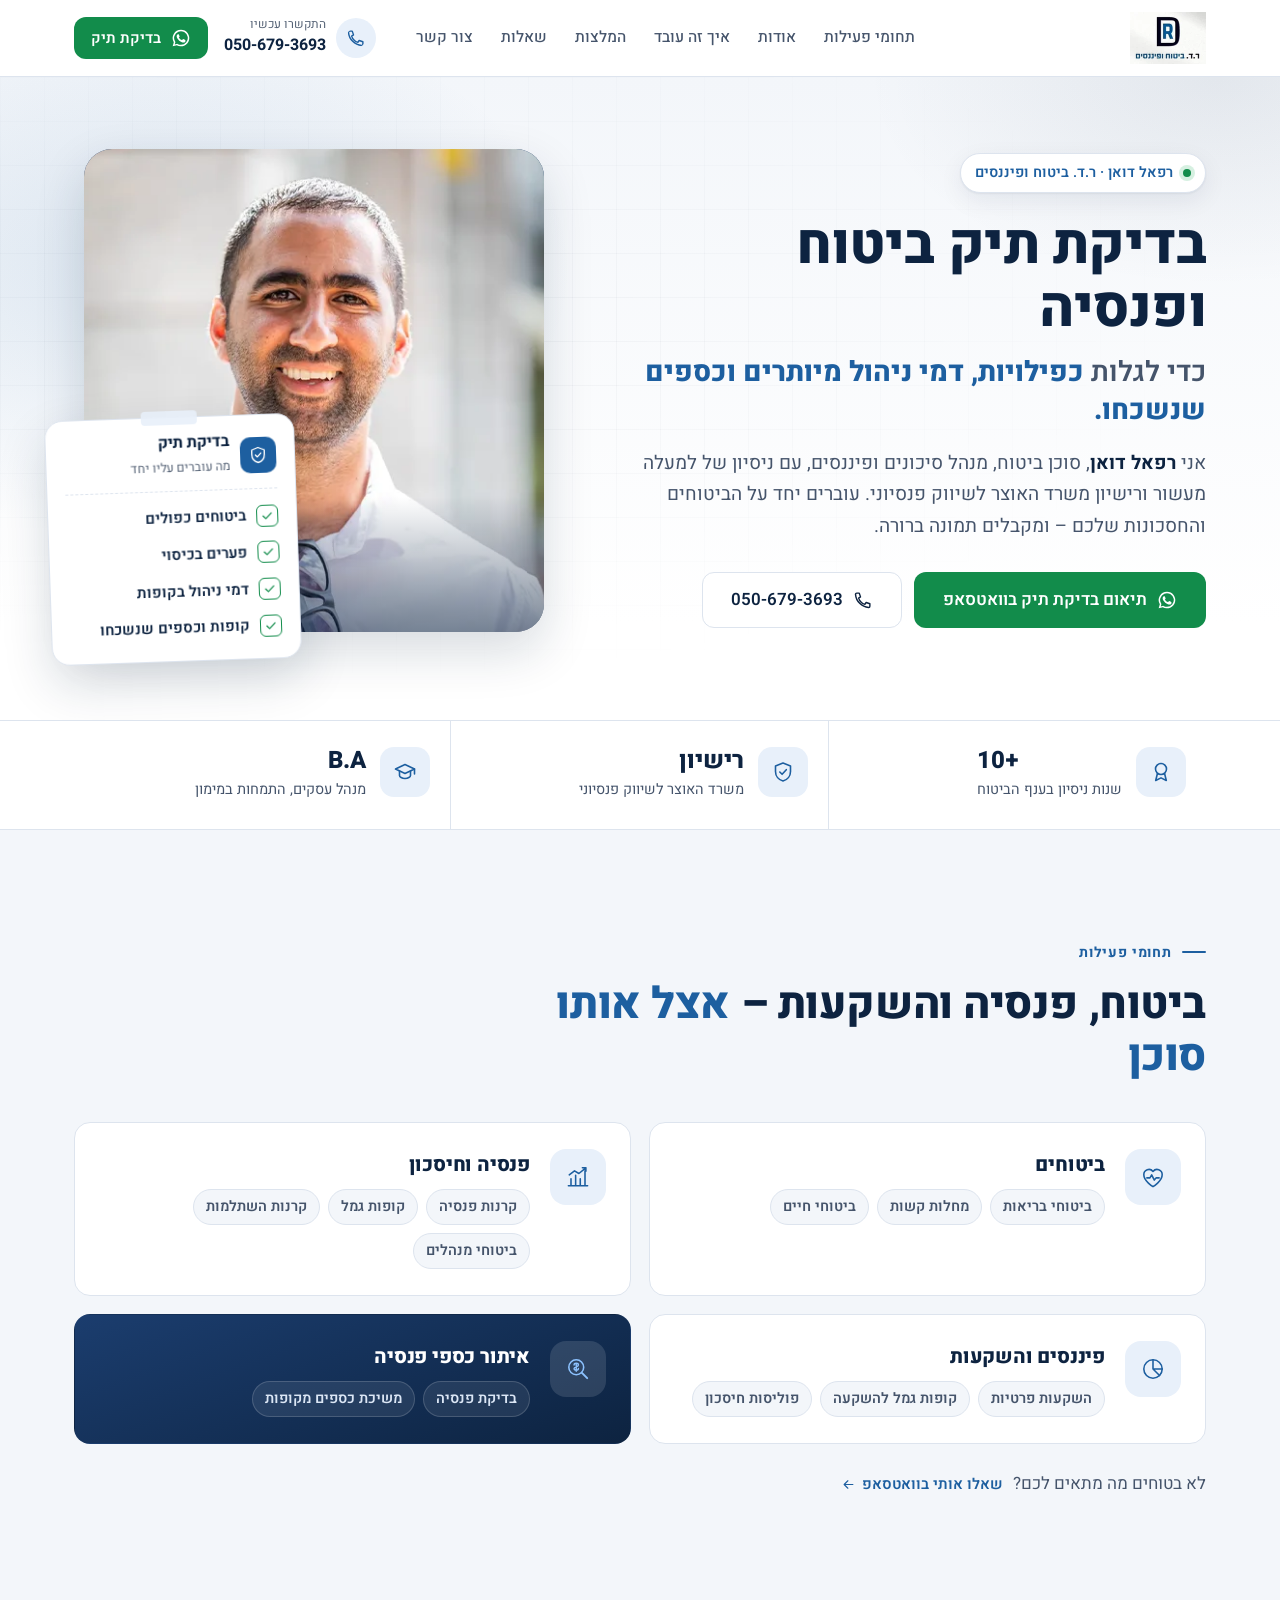
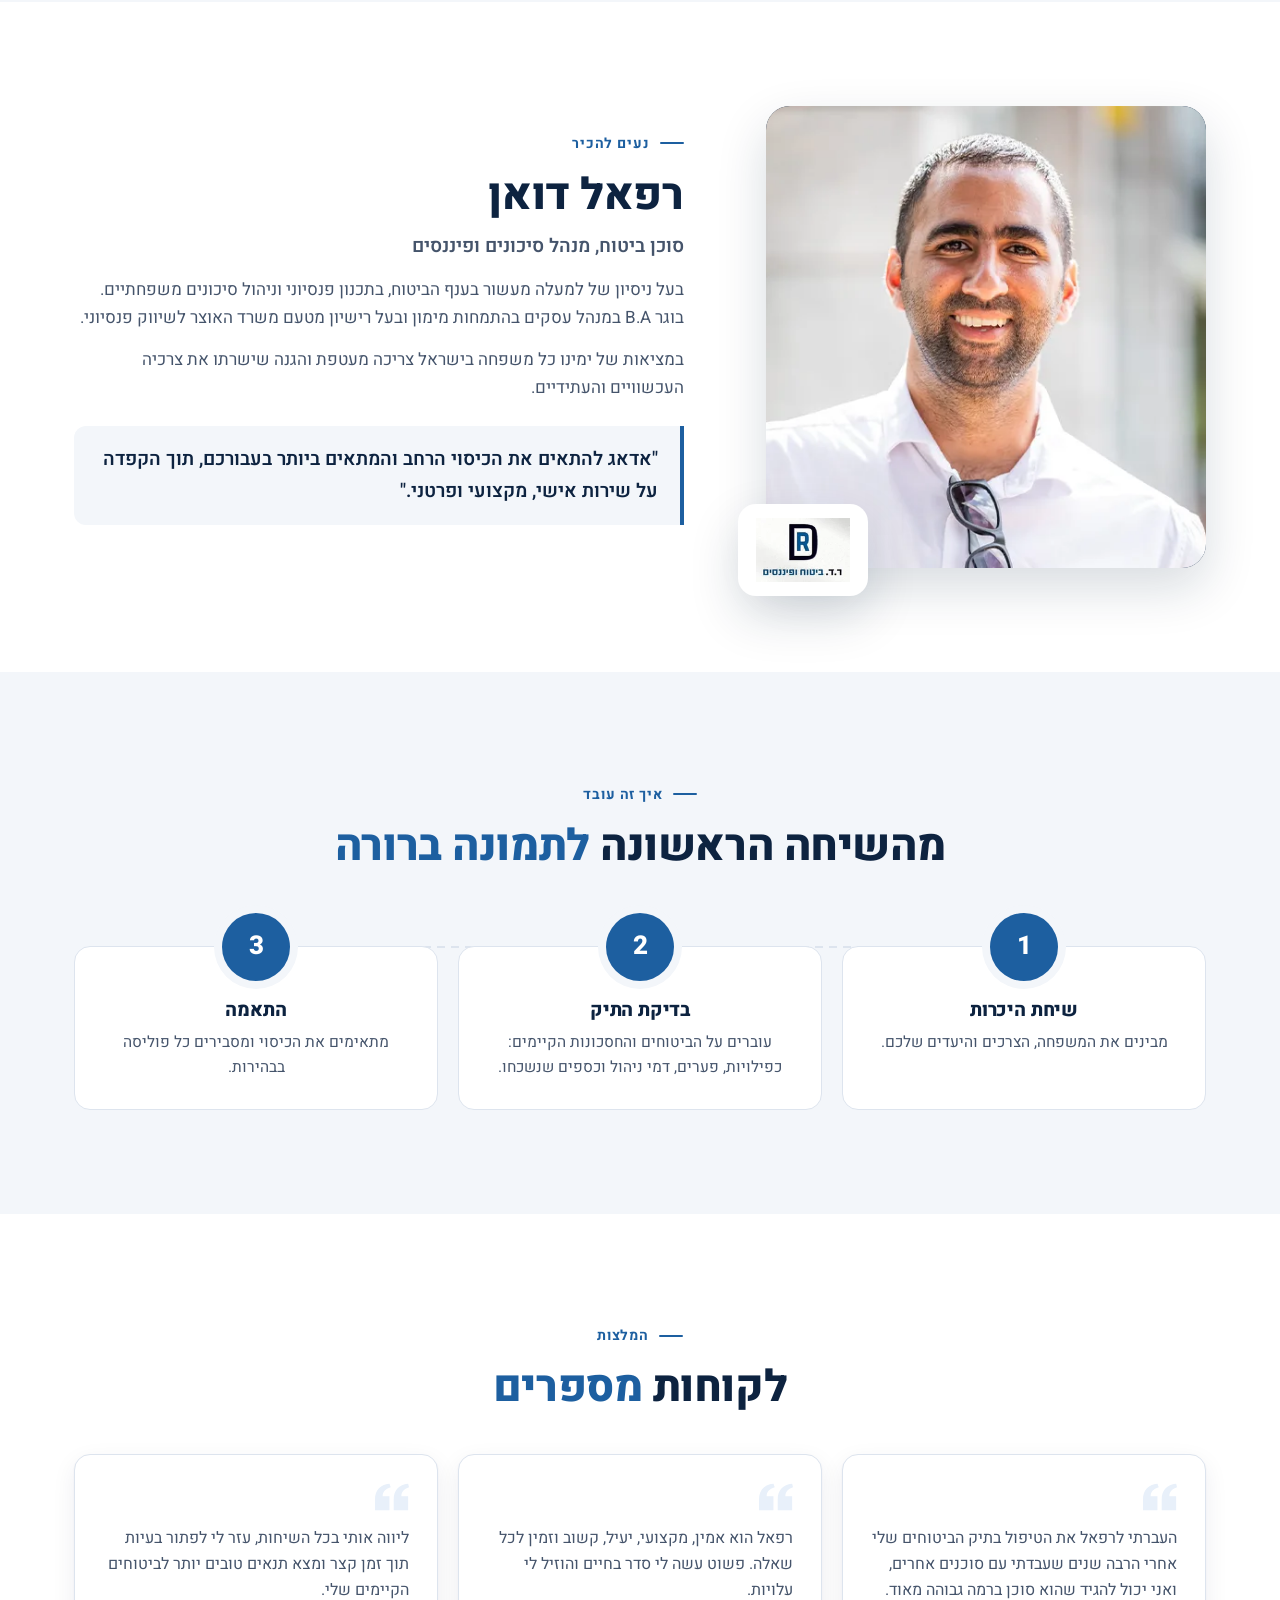
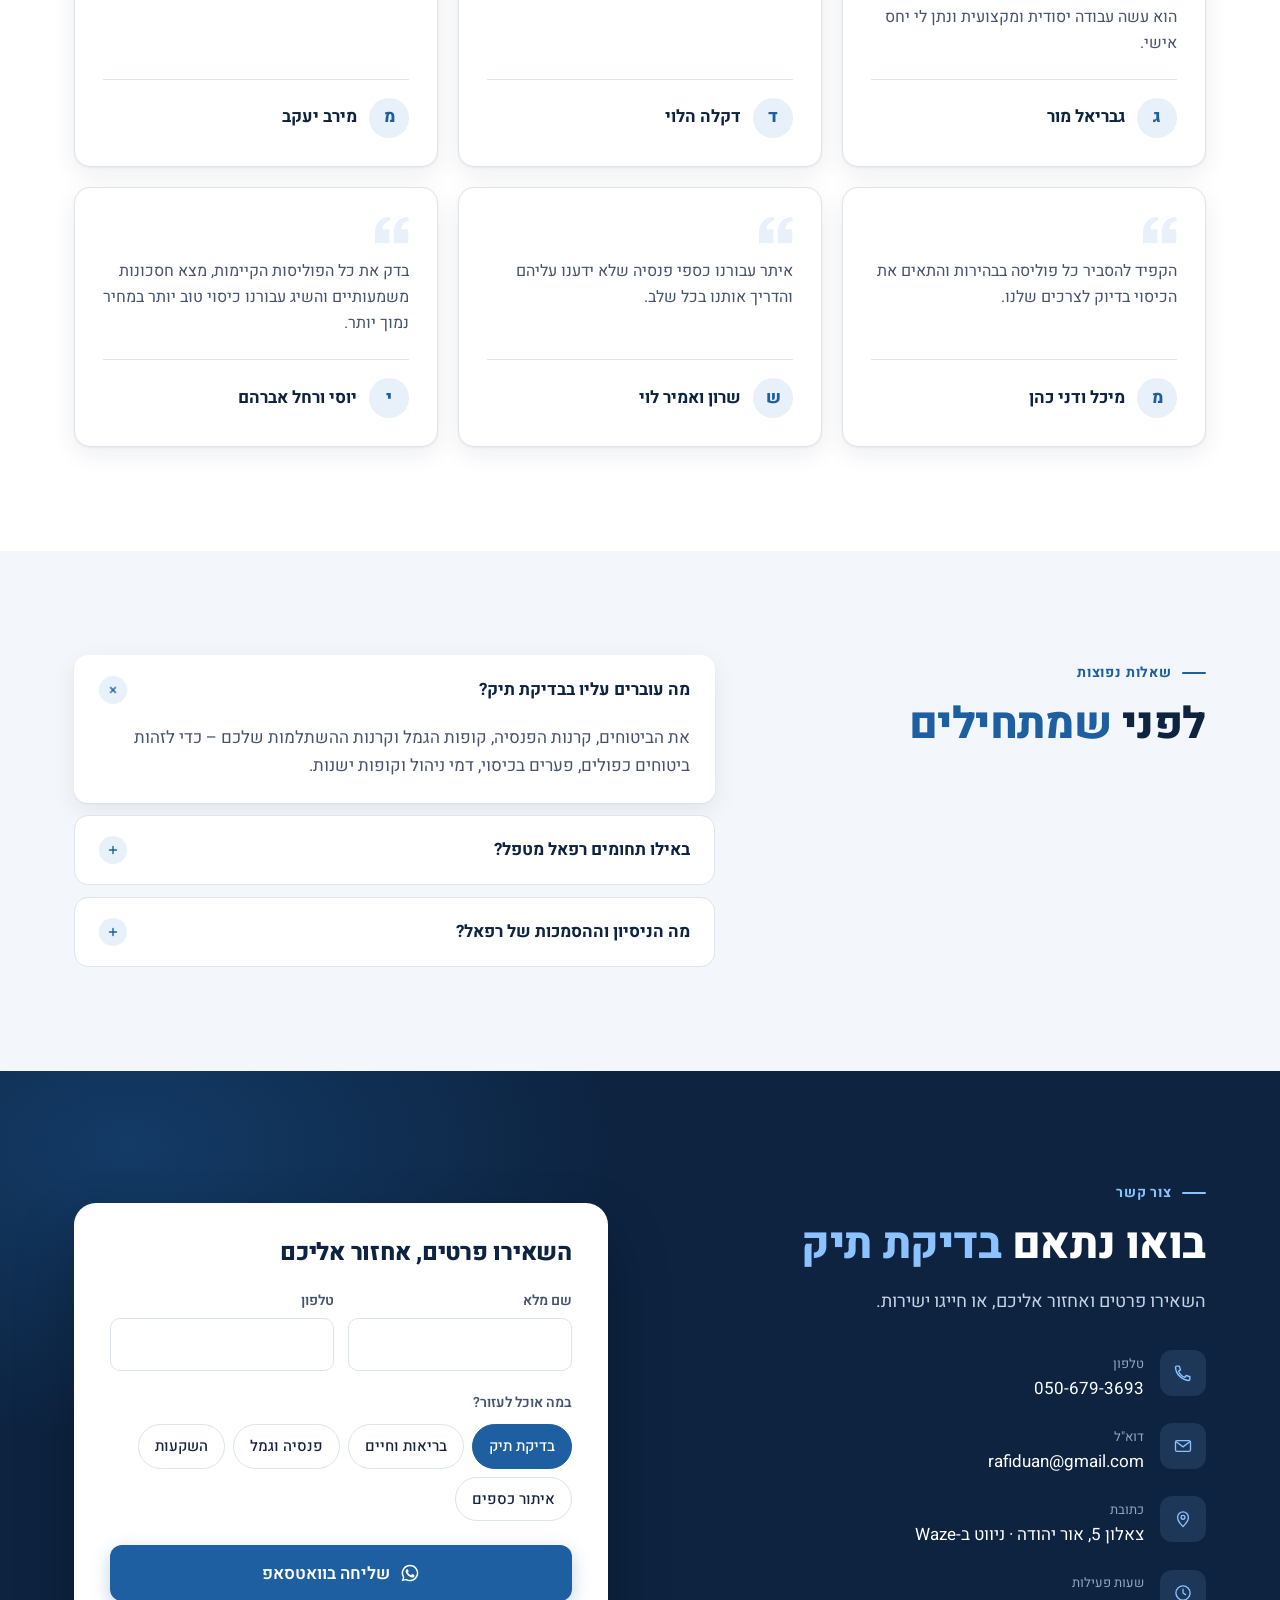
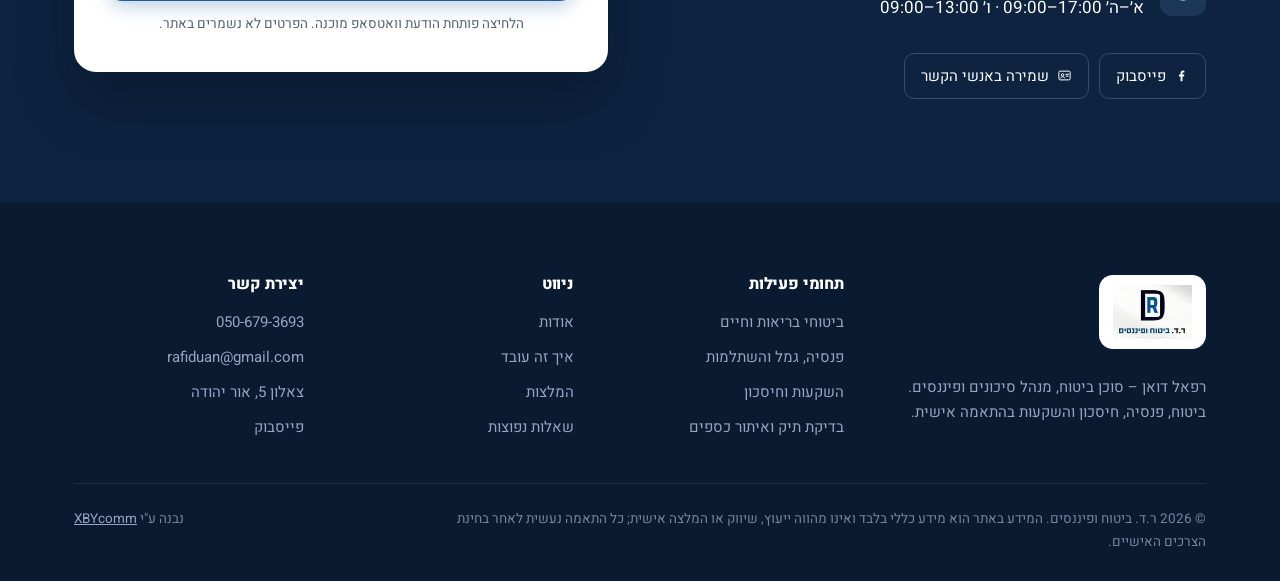
==== commit 03cceb0e: "v5: offer-led hero, single primary CTA, grouped services, shorter FAQ, a11y + perf fixes" ====
--- a/index.html
+++ b/index.html
@@ -4,7 +4,7 @@
 <meta charset="utf-8">
 <meta name="viewport" content="width=device-width, initial-scale=1, viewport-fit=cover">
 <meta name="robots" content="noindex, nofollow">
-<title>רפאל דואן | ר.ד. ביטוח ופיננסים – ביטוח, פנסיה והשקעות</title>
+<title>בדיקת תיק ביטוח ופנסיה | רפאל דואן – ר.ד. ביטוח ופיננסים</title>
 <meta name="description" content="רפאל דואן, ר.ד. ביטוח ופיננסים – סוכן ביטוח, מנהל סיכונים ופיננסים עם ניסיון של למעלה מעשור. ביטוחי בריאות וחיים, פנסיה, גמל, השתלמות, השקעות ואיתור כספי פנסיה. אור יהודה.">
 <meta name="theme-color" content="#0d2340">
 <link rel="canonical" href="https://xbycomm.github.io/rafi-duan/">
@@ -20,8 +20,8 @@
 <link rel="apple-touch-icon" href="assets/icon-192.png">
 <link rel="preconnect" href="https://fonts.googleapis.com">
 <link rel="preconnect" href="https://fonts.gstatic.com" crossorigin>
-<link href="https://fonts.googleapis.com/css2?family=Heebo:wght@300;400;500;600;700;800&display=swap" rel="stylesheet">
-<link rel="stylesheet" href="assets/style.css?v=8">
+<link href="https://fonts.googleapis.com/css2?family=Heebo:wght@400;600;800&display=swap" rel="stylesheet">
+<link rel="stylesheet" href="assets/style.css?v=9">
 <script>document.documentElement.classList.add('js')</script>
 <script type="application/ld+json">
 {"@context":"https://schema.org","@type":"InsuranceAgency","name":"ר.ד. ביטוח ופיננסים – רפאל דואן","description":"סוכן ביטוח, מנהל סיכונים ופיננסים. ביטוחי בריאות, חיים ומחלות קשות, פנסיה, גמל, השתלמות והשקעות.","url":"https://xbycomm.github.io/rafi-duan/","logo":"https://xbycomm.github.io/rafi-duan/assets/logo-rd.jpg","image":"https://xbycomm.github.io/rafi-duan/assets/rafi-duan.jpg","telephone":"+972-50-679-3693","email":"rafiduan@gmail.com","address":{"@type":"PostalAddress","streetAddress":"צאלון 5","addressLocality":"אור יהודה","addressCountry":"IL"},"openingHoursSpecification":[{"@type":"OpeningHoursSpecification","dayOfWeek":["Sunday","Monday","Tuesday","Wednesday","Thursday"],"opens":"09:00","closes":"17:00"},{"@type":"OpeningHoursSpecification","dayOfWeek":"Friday","opens":"09:00","closes":"13:00"}],"sameAs":["https://www.facebook.com/rafi.duan"],"founder":{"@type":"Person","name":"רפאל דואן","jobTitle":"סוכן ביטוח, מנהל סיכונים ופיננסים"}}
@@ -54,23 +54,15 @@
   <symbol id="s-find" viewBox="0 0 32 32"><circle cx="14" cy="14" r="8.5" fill="none" stroke="currentColor" stroke-width="1.8"/><path fill="none" stroke="currentColor" stroke-width="2.2" stroke-linecap="round" d="m20.5 20.5 6 6"/><path fill="none" stroke="currentColor" stroke-width="1.6" stroke-linecap="round" d="M14 9.5v9M11.5 11.5c0-1.2 1.1-2 2.5-2s2.5.8 2.5 2-1.1 1.6-2.5 2-2.5.8-2.5 2 1.1 2 2.5 2 2.5-.8 2.5-2"/></symbol>
 </svg>
 
-<div class="topbar">
-  <div class="wrap topbar-in">
-    <span><svg><use href="#i-clock"/></svg>א׳–ה׳ <bdi dir="ltr">09:00–17:00</bdi> · ו׳ <bdi dir="ltr">09:00–13:00</bdi></span>
-    <span class="tb-hide"><svg><use href="#i-pin"/></svg>צאלון 5, אור יהודה</span>
-    <a href="mailto:rafiduan@gmail.com" class="tb-hide"><svg><use href="#i-mail"/></svg>rafiduan@gmail.com</a>
-  </div>
-</div>
-
 <header class="hdr" id="hdr">
   <div class="wrap hdr-in">
-    <a class="brand" href="#top" aria-label="ר.ד. ביטוח ופיננסים – לראש העמוד"><img src="assets/logo-rd.jpg" width="300" height="205" alt="לוגו ר.ד. ביטוח ופיננסים"></a>
+    <a class="brand" href="#top" aria-label="ר.ד. ביטוח ופיננסים – לראש העמוד"><picture><source srcset="assets/logo-rd-h.webp" type="image/webp"><img src="assets/logo-rd-h.jpg" width="152" height="104" alt="לוגו ר.ד. ביטוח ופיננסים"></picture></a>
     <nav class="nav" aria-label="ניווט ראשי">
-      <a href="#services">תחומי פעילות</a><a href="#check">בדיקת תיק</a><a href="#about">אודות</a><a href="#how">איך זה עובד</a><a href="#words">המלצות</a><a href="#faq">שאלות נפוצות</a>
+      <a href="#services">תחומי פעילות</a><a href="#about">אודות</a><a href="#how">איך זה עובד</a><a href="#words">המלצות</a><a href="#faq">שאלות</a><a href="#contact">צור קשר</a>
     </nav>
     <div class="hdr-cta">
-      <a class="hdr-phone" href="tel:0506793693"><svg><use href="#i-phone"/></svg><span><small>התקשרו עכשיו</small><b dir="ltr">050-679-3693</b></span></a>
-      <a class="btn btn-wa btn-sm wa" data-msg="רפאל שלום, הגעתי מהאתר ואשמח לקבל ייעוץ מקצועי" href="https://wa.me/972506793693" target="_blank" rel="noopener"><svg><use href="#i-wa"/></svg>וואטסאפ</a>
+      <a class="hdr-phone" href="tel:0506793693" aria-label="התקשרו לרפאל: 050-679-3693"><svg><use href="#i-phone"/></svg><span><small>התקשרו עכשיו</small><b dir="ltr">050-679-3693</b></span></a>
+      <a class="btn btn-wa btn-sm wa" data-msg="רפאל שלום, הגעתי מהאתר ואשמח לתאם בדיקת תיק ביטוח ופנסיה" href="https://wa.me/972506793693" target="_blank" rel="noopener"><svg><use href="#i-wa"/></svg>בדיקת תיק</a>
     </div>
   </div>
 </header>
@@ -81,17 +73,12 @@
   <div class="hero-bg" aria-hidden="true"></div>
   <div class="wrap hero-in">
     <div class="hero-copy">
-      <p class="kicker reveal"><span class="dot"></span>ר.ד. ביטוח ופיננסים · סוכן ביטוח ופנסיה</p>
-      <h1 class="reveal d1">הביטוח והפנסיה שלכם,<br><span class="hl">בידיים מקצועיות.</span></h1>
-      <p class="lead reveal d2">אני <strong>רפאל דואן</strong>, סוכן ביטוח, מנהל סיכונים ופיננסים. אני עובר איתכם על כל התמונה – ביטוחים, פנסיה, חיסכון והשקעות – ובונה מעטפת שמתאימה בדיוק למשפחה שלכם.</p>
-      <ul class="ticks reveal d2">
-        <li><svg><use href="#i-check"/></svg>בדיקת כפילויות ופערים בביטוחים הקיימים</li>
-        <li><svg><use href="#i-check"/></svg>איתור כספי פנסיה שנשכחו בקופות</li>
-        <li><svg><use href="#i-check"/></svg>ליווי אישי ושירות זמין לאורך הדרך</li>
-      </ul>
+      <p class="kicker reveal"><span class="dot"></span>רפאל דואן · ר.ד. ביטוח ופיננסים</p>
+      <h1 class="reveal d1">בדיקת תיק ביטוח ופנסיה<span class="h1-sub">כדי לגלות <span class="hl">כפילויות, דמי ניהול מיותרים וכספים שנשכחו.</span></span></h1>
+      <p class="lead reveal d2">אני <strong>רפאל דואן</strong>, סוכן ביטוח, מנהל סיכונים ופיננסים, עם ניסיון של למעלה מעשור ורישיון משרד האוצר לשיווק פנסיוני. עוברים יחד על הביטוחים והחסכונות שלכם – ומקבלים תמונה ברורה.</p>
       <div class="ctas reveal d3">
-        <a class="btn btn-primary btn-lg wa" data-msg="רפאל שלום, הגעתי מהאתר ואשמח לבדיקת תיק ביטוח ופנסיה" href="https://wa.me/972506793693" target="_blank" rel="noopener"><svg><use href="#i-wa"/></svg>לבדיקת התיק שלי</a>
-        <a class="btn btn-ghost btn-lg" href="tel:0506793693"><svg><use href="#i-phone"/></svg><span dir="ltr">050-679-3693</span></a>
+        <a class="btn btn-wa btn-lg wa" data-msg="רפאל שלום, הגעתי מהאתר ואשמח לתאם בדיקת תיק ביטוח ופנסיה" href="https://wa.me/972506793693" target="_blank" rel="noopener"><svg><use href="#i-wa"/></svg>תיאום בדיקת תיק בוואטסאפ</a>
+        <a class="btn btn-ghost btn-lg" href="tel:0506793693" aria-label="או חייגו: 050-679-3693"><svg><use href="#i-phone"/></svg><span dir="ltr">050-679-3693</span></a>
       </div>
     </div>
 
@@ -99,27 +86,24 @@
       <div class="photo">
         <picture><source srcset="assets/rafi-duan.webp" type="image/webp"><img src="assets/rafi-duan.jpg" width="500" height="500" alt="רפאל דואן, סוכן ביטוח ופיננסים" fetchpriority="high"></picture>
       </div>
-      <div class="badge b1"><svg><use href="#i-award"/></svg><div><b>10+ שנים</b><small>ניסיון בענף</small></div></div>
-      <div class="badge b2"><svg><use href="#i-shield"/></svg><div><b>בעל רישיון</b><small>משרד האוצר · שיווק פנסיוני</small></div></div>
-      <form class="quick" id="quickForm" novalidate>
-        <p class="quick-t">דברו איתי – אחזור אליכם</p>
-        <div class="quick-row">
-          <label class="sr" for="qName">שם</label><input id="qName" name="name" placeholder="שם" autocomplete="name" required>
-          <label class="sr" for="qPhone">טלפון</label><input id="qPhone" name="phone" type="tel" inputmode="tel" placeholder="טלפון" autocomplete="tel" required>
-        </div>
-        <button class="btn btn-primary" type="submit"><svg><use href="#i-wa"/></svg>שלחו בוואטסאפ</button>
-        <p class="ferr" role="alert" hidden>נא למלא שם וטלפון תקין.</p>
-      </form>
-    </div>
-  </div>
-</section>
-
-<section class="trust" aria-label="למה לבחור ברפאל">
+      <div class="report" aria-label="מה נבדק בבדיקת התיק">
+        <div class="report-h"><svg><use href="#i-shield"/></svg><div><b>בדיקת תיק</b><small>מה עוברים עליו יחד</small></div></div>
+        <ul>
+          <li><span class="tick"><svg><use href="#i-check"/></svg></span>ביטוחים כפולים</li>
+          <li><span class="tick"><svg><use href="#i-check"/></svg></span>פערים בכיסוי</li>
+          <li><span class="tick"><svg><use href="#i-check"/></svg></span>דמי ניהול בקופות</li>
+          <li><span class="tick"><svg><use href="#i-check"/></svg></span>קופות וכספים שנשכחו</li>
+        </ul>
+      </div>
+    </div>
+  </div>
+</section>
+
+<section class="trust" aria-label="ניסיון והסמכות">
   <div class="wrap trust-in">
-    <div class="t-item reveal"><span class="t-ic"><svg><use href="#i-award"/></svg></span><div><b dir="ltr">10+</b><span>שנות ניסיון בביטוח, פנסיה וניהול סיכונים</span></div></div>
-    <div class="t-item reveal d1"><span class="t-ic"><svg><use href="#i-shield"/></svg></span><div><b>רישיון</b><span>משרד האוצר לשיווק פנסיוני</span></div></div>
-    <div class="t-item reveal d2"><span class="t-ic"><svg><use href="#i-cap"/></svg></span><div><b>B.A</b><span>מנהל עסקים, התמחות במימון</span></div></div>
-    <div class="t-item reveal d3"><span class="t-ic"><svg><use href="#i-user"/></svg></span><div><b>1:1</b><span>יחס אישי – מטפל אחד בכל התיק</span></div></div>
+    <div class="t-item"><span class="t-ic"><svg><use href="#i-award"/></svg></span><div><b dir="ltr">10+</b><span>שנות ניסיון בענף הביטוח</span></div></div>
+    <div class="t-item"><span class="t-ic"><svg><use href="#i-shield"/></svg></span><div><b>רישיון</b><span>משרד האוצר לשיווק פנסיוני</span></div></div>
+    <div class="t-item"><span class="t-ic"><svg><use href="#i-cap"/></svg></span><div><b>B.A</b><span>מנהל עסקים, התמחות במימון</span></div></div>
   </div>
 </section>
 
@@ -127,38 +111,15 @@
   <div class="wrap">
     <div class="sec-head reveal">
       <p class="eyebrow">תחומי פעילות</p>
-      <h2>כל מה שהמשפחה שלכם צריכה, <span class="hl">במקום אחד</span></h2>
-      <p class="sub">ביטוח, פנסיה, חיסכון והשקעות – מטפל אחד שמכיר את כל התמונה ומתאים כל רכיב לצרכים שלכם.</p>
-    </div>
-    <div class="cards">
-      <article class="card reveal"><span class="ic"><svg><use href="#s-health"/></svg></span><h3>ביטוחי בריאות</h3><p>כיסוי לניתוחים, תרופות, השתלות וטיפולים – בהתאמה לגיל ולמצב המשפחתי.</p><a class="more wa" data-msg="רפאל שלום, אשמח לשמוע על ביטוחי בריאות" href="https://wa.me/972506793693" target="_blank" rel="noopener">לבירור <svg><use href="#i-arrow"/></svg></a></article>
-      <article class="card reveal d1"><span class="ic"><svg><use href="#s-illness"/></svg></span><h3>מחלות קשות</h3><p>סכום חד־פעמי ברגע שהכי צריך אותו, כדי להתמקד בהחלמה ולא בחשבונות.</p><a class="more wa" data-msg="רפאל שלום, אשמח לשמוע על ביטוח מחלות קשות" href="https://wa.me/972506793693" target="_blank" rel="noopener">לבירור <svg><use href="#i-arrow"/></svg></a></article>
-      <article class="card reveal d2"><span class="ic"><svg><use href="#s-life"/></svg></span><h3>ביטוחי חיים</h3><p>הגנה כלכלית על המשפחה ועל המשכנתא, בסכום ובמחיר שמתאימים לכם.</p><a class="more wa" data-msg="רפאל שלום, אשמח לשמוע על ביטוח חיים" href="https://wa.me/972506793693" target="_blank" rel="noopener">לבירור <svg><use href="#i-arrow"/></svg></a></article>
-      <article class="card reveal d3"><span class="ic"><svg><use href="#s-pension"/></svg></span><h3>קרנות פנסיה</h3><p>בחירת קרן ומסלול, בדיקת דמי ניהול וכיסויים ביטוחיים לקראת הפרישה.</p><a class="more wa" data-msg="רפאל שלום, אשמח לבדיקת הפנסיה שלי" href="https://wa.me/972506793693" target="_blank" rel="noopener">לבירור <svg><use href="#i-arrow"/></svg></a></article>
-      <article class="card reveal"><span class="ic"><svg><use href="#s-funds"/></svg></span><h3>קופות גמל וקרנות השתלמות</h3><p>חיסכון לטווח בינוני וארוך, בחירת מסלול השקעה והעברה בין קופות.</p><a class="more wa" data-msg="רפאל שלום, אשמח לשמוע על קופות גמל וקרנות השתלמות" href="https://wa.me/972506793693" target="_blank" rel="noopener">לבירור <svg><use href="#i-arrow"/></svg></a></article>
-      <article class="card reveal d1"><span class="ic"><svg><use href="#s-exec"/></svg></span><h3>ביטוחי מנהלים</h3><p>בדיקה והתאמה של ביטוחי מנהלים קיימים לשכירים ולבעלי שליטה.</p><a class="more wa" data-msg="רפאל שלום, אשמח לשמוע על ביטוח מנהלים" href="https://wa.me/972506793693" target="_blank" rel="noopener">לבירור <svg><use href="#i-arrow"/></svg></a></article>
-      <article class="card reveal d2"><span class="ic"><svg><use href="#s-invest"/></svg></span><h3>השקעות וחיסכון</h3><p>השקעות פרטיות, קופות גמל להשקעה ופוליסות חיסכון – שהכסף יעבוד בשבילכם.</p><a class="more wa" data-msg="רפאל שלום, אשמח לשמוע על השקעות וחיסכון" href="https://wa.me/972506793693" target="_blank" rel="noopener">לבירור <svg><use href="#i-arrow"/></svg></a></article>
-      <article class="card card-accent reveal d3"><span class="ic"><svg><use href="#s-find"/></svg></span><h3>איתור כספי פנסיה</h3><p>בדיקת פנסיה, איתור קופות ישנות ומשיכת כספים שנשכחו.</p><a class="more wa" data-msg="רפאל שלום, אשמח לבדוק אם יש לי כספי פנסיה שנשכחו" href="https://wa.me/972506793693" target="_blank" rel="noopener">בואו נבדוק <svg><use href="#i-arrow"/></svg></a></article>
-    </div>
-  </div>
-</section>
-
-<section class="check" id="check">
-  <div class="wrap check-in">
-    <div class="check-copy reveal">
-      <p class="eyebrow light">בדיקת תיק ביטוח ופנסיה</p>
-      <h2>משלמים על ביטוח כפול?<br>יש לכם קופה <span class="hl-l">שנשכחה?</span></h2>
-      <p>הרבה משפחות מגלות בבדיקה אחת פוליסות כפולות, כיסויים שכבר לא מתאימים וכספים בקופות ישנות. אנחנו עוברים יחד על כל מה שרשום על שמכם – ומקבלים תמונה ברורה ותוכנית מסודרת.</p>
-      <div class="ctas">
-        <a class="btn btn-light btn-lg wa" data-msg="רפאל שלום, אשמח לתאם בדיקת תיק ביטוח ופנסיה" href="https://wa.me/972506793693" target="_blank" rel="noopener"><svg><use href="#i-wa"/></svg>תיאום בדיקה</a>
-      </div>
-    </div>
-    <ul class="check-list reveal d1">
-      <li><span>01</span><div><b>ביטוחים כפולים</b><small>פוליסות שחוזרות על עצמן ועולות לכם כסף מיותר</small></div></li>
-      <li><span>02</span><div><b>פערים בכיסוי</b><small>מה חסר למשפחה – ומה כבר לא רלוונטי</small></div></li>
-      <li><span>03</span><div><b>דמי ניהול</b><small>בדיקת עלויות בקרנות הפנסיה, הגמל וההשתלמות</small></div></li>
-      <li><span>04</span><div><b>כספים שנשכחו</b><small>איתור קופות ישנות מעבודות קודמות</small></div></li>
-    </ul>
+      <h2>ביטוח, פנסיה והשקעות – <span class="hl">אצל אותו סוכן</span></h2>
+    </div>
+    <div class="groups">
+      <article class="group reveal"><span class="ic"><svg><use href="#s-health"/></svg></span><div><h3>ביטוחים</h3><ul class="tags"><li>ביטוחי בריאות</li><li>מחלות קשות</li><li>ביטוחי חיים</li></ul></div></article>
+      <article class="group reveal d1"><span class="ic"><svg><use href="#s-pension"/></svg></span><div><h3>פנסיה וחיסכון</h3><ul class="tags"><li>קרנות פנסיה</li><li>קופות גמל</li><li>קרנות השתלמות</li><li>ביטוחי מנהלים</li></ul></div></article>
+      <article class="group reveal"><span class="ic"><svg><use href="#s-invest"/></svg></span><div><h3>פיננסים והשקעות</h3><ul class="tags"><li>השקעות פרטיות</li><li>קופות גמל להשקעה</li><li>פוליסות חיסכון</li></ul></div></article>
+      <article class="group group-accent reveal d1"><span class="ic"><svg><use href="#s-find"/></svg></span><div><h3>איתור כספי פנסיה</h3><ul class="tags"><li>בדיקת פנסיה</li><li>משיכת כספים מקופות</li></ul></div></article>
+    </div>
+    <p class="services-note reveal">לא בטוחים מה מתאים לכם? <a class="more wa" data-msg="רפאל שלום, יש לי שאלה לגבי הביטוחים / הפנסיה שלי" href="https://wa.me/972506793693" target="_blank" rel="noopener">שאלו אותי בוואטסאפ <svg><use href="#i-arrow"/></svg></a></p>
   </div>
 </section>
 
@@ -166,20 +127,15 @@
   <div class="wrap about-in">
     <div class="about-media reveal">
       <div class="about-photo"><picture><source srcset="assets/rafi-duan.webp" type="image/webp"><img src="assets/rafi-duan.jpg" width="500" height="500" alt="" loading="lazy"></picture></div>
-      <div class="about-logo"><img src="assets/logo-rd.jpg" width="300" height="205" alt="לוגו ר.ד. ביטוח ופיננסים" loading="lazy"></div>
+      <div class="about-logo"><picture><source srcset="assets/logo-rd-h.webp" type="image/webp"><img src="assets/logo-rd-h.jpg" width="152" height="104" alt="לוגו ר.ד. ביטוח ופיננסים" loading="lazy"></picture></div>
     </div>
     <div class="about-copy reveal d1">
       <p class="eyebrow">נעים להכיר</p>
-      <h2>רפאל דואן – <span class="hl">סוכן ביטוח, מנהל סיכונים ופיננסים</span></h2>
-      <p>כבר למעלה מעשור אני מלווה משפחות, שכירים ועצמאים בענף הביטוח, בתכנון פנסיוני ובניהול סיכונים. אני בוגר B.A במנהל עסקים בהתמחות מימון, ובעל רישיון מטעם משרד האוצר לשיווק פנסיוני.</p>
-      <p>כל משפחה בישראל צריכה מעטפת והגנה שמשרתות את הצרכים של היום ושל המחר. התפקיד שלי הוא להתאים לכם את הכיסוי הרחב והמתאים ביותר – עם שירות אישי, מקצועי ופרטני.</p>
-      <blockquote>"אדאג להתאים את הכיסוי הרחב והמתאים ביותר בעבורכם."</blockquote>
-      <ul class="creds">
-        <li><svg><use href="#i-check"/></svg>למעלה מעשור בענף</li>
-        <li><svg><use href="#i-check"/></svg>B.A מנהל עסקים, מימון</li>
-        <li><svg><use href="#i-check"/></svg>רישיון משרד האוצר לשיווק פנסיוני</li>
-        <li><svg><use href="#i-check"/></svg>זמין א׳–ו׳, בטלפון ובוואטסאפ</li>
-      </ul>
+      <h2>רפאל דואן</h2>
+      <p class="role">סוכן ביטוח, מנהל סיכונים ופיננסים</p>
+      <p>בעל ניסיון של למעלה מעשור בענף הביטוח, בתכנון פנסיוני וניהול סיכונים משפחתיים. בוגר B.A במנהל עסקים בהתמחות מימון ובעל רישיון מטעם משרד האוצר לשיווק פנסיוני.</p>
+      <p>במציאות של ימינו כל משפחה בישראל צריכה מעטפת והגנה שישרתו את צרכיה העכשוויים והעתידיים.</p>
+      <blockquote>"אדאג להתאים את הכיסוי הרחב והמתאים ביותר בעבורכם, תוך הקפדה על שירות אישי, מקצועי ופרטני."</blockquote>
     </div>
   </div>
 </section>
@@ -188,13 +144,12 @@
   <div class="wrap">
     <div class="sec-head center reveal">
       <p class="eyebrow">איך זה עובד</p>
-      <h2>ארבעה צעדים <span class="hl">לשקט נפשי</span></h2>
+      <h2>מהשיחה הראשונה <span class="hl">לתמונה ברורה</span></h2>
     </div>
     <ol class="steps">
-      <li class="reveal"><span class="n">1</span><h3>שיחת היכרות</h3><p>שיחה קצרה על המשפחה, הצרכים והיעדים שלכם.</p></li>
-      <li class="reveal d1"><span class="n">2</span><h3>בדיקה מקיפה</h3><p>עוברים על הביטוחים והחסכונות הקיימים – כפילויות, פערים וכספים שנשכחו.</p></li>
-      <li class="reveal d2"><span class="n">3</span><h3>תוכנית מותאמת</h3><p>בונים מעטפת מותאמת ומסבירים כל פוליסה בגובה העיניים.</p></li>
-      <li class="reveal d3"><span class="n">4</span><h3>ליווי לאורך הדרך</h3><p>נשארים זמינים לכל שאלה, שינוי או תביעה – לאורך השנים.</p></li>
+      <li class="reveal"><span class="n">1</span><h3>שיחת היכרות</h3><p>מבינים את המשפחה, הצרכים והיעדים שלכם.</p></li>
+      <li class="reveal d1"><span class="n">2</span><h3>בדיקת התיק</h3><p>עוברים על הביטוחים והחסכונות הקיימים: כפילויות, פערים, דמי ניהול וכספים שנשכחו.</p></li>
+      <li class="reveal d2"><span class="n">3</span><h3>התאמה</h3><p>מתאימים את הכיסוי ומסבירים כל פוליסה בבהירות.</p></li>
     </ol>
   </div>
 </section>
@@ -203,10 +158,10 @@
   <div class="wrap">
     <div class="sec-head center reveal">
       <p class="eyebrow">המלצות</p>
-      <h2>מה הלקוחות <span class="hl">אומרים</span></h2>
-    </div>
-    <div class="quotes">
-      <figure class="q reveal"><svg class="qm" viewBox="0 0 40 32" aria-hidden="true"><use href="#qmark"/></svg><blockquote>העברתי לרפאל את הטיפול בתיק הביטוחים שלי אחרי הרבה שנים שעבדתי עם סוכנים אחרים, ואני יכול להגיד שהוא סוכן ברמה גבוהה מאוד. הוא עשה עבודה יסודית ומקצועית ונתן לי יחס אישי.</blockquote><figcaption><span class="av">ג</span>גבריאל מור</figcaption></figure>
+      <h2>לקוחות <span class="hl">מספרים</span></h2>
+    </div>
+    <div class="quotes" tabindex="0" aria-label="המלצות לקוחות – ניתן לגלול הצידה">
+            <figure class="q reveal"><svg class="qm" viewBox="0 0 40 32" aria-hidden="true"><use href="#qmark"/></svg><blockquote>העברתי לרפאל את הטיפול בתיק הביטוחים שלי אחרי הרבה שנים שעבדתי עם סוכנים אחרים, ואני יכול להגיד שהוא סוכן ברמה גבוהה מאוד. הוא עשה עבודה יסודית ומקצועית ונתן לי יחס אישי.</blockquote><figcaption><span class="av">ג</span>גבריאל מור</figcaption></figure>
       <figure class="q reveal d1"><svg class="qm" viewBox="0 0 40 32" aria-hidden="true"><use href="#qmark"/></svg><blockquote>רפאל הוא אמין, מקצועי, יעיל, קשוב וזמין לכל שאלה. פשוט עשה לי סדר בחיים והוזיל לי עלויות.</blockquote><figcaption><span class="av">ד</span>דקלה הלוי</figcaption></figure>
       <figure class="q reveal d2"><svg class="qm" viewBox="0 0 40 32" aria-hidden="true"><use href="#qmark"/></svg><blockquote>ליווה אותי בכל השיחות, עזר לי לפתור בעיות תוך זמן קצר ומצא תנאים טובים יותר לביטוחים הקיימים שלי.</blockquote><figcaption><span class="av">מ</span>מירב יעקב</figcaption></figure>
       <figure class="q reveal"><svg class="qm" viewBox="0 0 40 32" aria-hidden="true"><use href="#qmark"/></svg><blockquote>הקפיד להסביר כל פוליסה בבהירות והתאים את הכיסוי בדיוק לצרכים שלנו.</blockquote><figcaption><span class="av">מ</span>מיכל ודני כהן</figcaption></figure>
@@ -221,17 +176,12 @@
   <div class="wrap faq-in">
     <div class="faq-head reveal">
       <p class="eyebrow">שאלות נפוצות</p>
-      <h2>יש שאלה? <span class="hl">כנראה שיש לה תשובה</span></h2>
-      <p class="sub">לא מצאתם את מה שחיפשתם? אפשר פשוט לשאול אותי.</p>
-      <a class="btn btn-primary wa" data-msg="רפאל שלום, יש לי שאלה" href="https://wa.me/972506793693" target="_blank" rel="noopener"><svg><use href="#i-wa"/></svg>שאלו אותי בוואטסאפ</a>
+      <h2>לפני <span class="hl">שמתחילים</span></h2>
     </div>
     <div class="faq-list reveal d1">
-      <details open><summary>מה בודקים בבדיקת תיק ביטוח ופנסיה?</summary><p>עוברים יחד על הביטוחים, קרנות הפנסיה, קופות הגמל וקרנות ההשתלמות שרשומים על שמכם: מאתרים ביטוחים כפולים, פערים בכיסוי, דמי ניהול וקופות ישנות – ובונים תוכנית מסודרת.</p></details>
-      <details><summary>איך יודעים אם יש לי כספי פנסיה שנשכחו?</summary><p>כספים נשכחים לרוב בקופות מעבודות קודמות. בעזרת המאגרים הרשמיים (כמו המסלקה הפנסיונית ו"הר הכסף") אפשר לראות אילו קופות פתוחות על שמכם, ואני מלווה אתכם באיחוד הקופות או במשיכת הכספים כשזה אפשרי.</p></details>
-      <details><summary>מה זה "הר הביטוח"?</summary><p>מאגר של משרד האוצר שמרכז את פוליסות הביטוח הפעילות על שמכם. זו נקודת פתיחה מצוינת לבדיקה – ביחד מבינים מה כל פוליסה מכסה, ואם יש כפילויות.</p></details>
-      <details><summary>מה צריך להכין לפגישה?</summary><p>מספיק תעודת זהות ופרטים בסיסיים על הביטוחים והחסכונות שאתם מכירים. את שאר המידע אוספים יחד מהמאגרים הרשמיים.</p></details>
-      <details><summary>אפשר להיפגש או לעשות הכול מרחוק?</summary><p>שתי האפשרויות פתוחות – פגישה במשרד בצאלון 5 באור יהודה, או שיחה בטלפון ובוואטסאפ.</p></details>
-      <details><summary>מה שעות הפעילות?</summary><p>ימים א׳–ה׳ <bdi dir="ltr">09:00–17:00</bdi>, ויום ו׳ <bdi dir="ltr">09:00–13:00</bdi>. אפשר להשאיר הודעה בוואטסאפ בכל שעה ואחזור אליכם.</p></details>
+      <details open><summary>מה עוברים עליו בבדיקת תיק?</summary><p>את הביטוחים, קרנות הפנסיה, קופות הגמל וקרנות ההשתלמות שלכם – כדי לזהות ביטוחים כפולים, פערים בכיסוי, דמי ניהול וקופות ישנות.</p></details>
+      <details><summary>באילו תחומים רפאל מטפל?</summary><p>ביטוחי בריאות, מחלות קשות וביטוחי חיים; קרנות פנסיה, קופות גמל, קרנות השתלמות וביטוחי מנהלים; השקעות פרטיות, קופות גמל להשקעה ופוליסות חיסכון; ואיתור כספי פנסיה ומשיכת כספים מקופות.</p></details>
+      <details><summary>מה הניסיון וההסמכות של רפאל?</summary><p>למעלה מעשור בענף הביטוח, בתכנון פנסיוני וניהול סיכונים משפחתיים. בוגר B.A במנהל עסקים בהתמחות מימון, ובעל רישיון מטעם משרד האוצר לשיווק פנסיוני.</p></details>
     </div>
   </div>
 </section>
@@ -240,8 +190,8 @@
   <div class="wrap contact-in">
     <div class="contact-copy reveal">
       <p class="eyebrow light">צור קשר</p>
-      <h2>הצעד הראשון הוא <span class="hl-l">שיחה אחת.</span></h2>
-      <p class="sub-l">השאירו פרטים ואחזור אליכם, או פנו ישירות בטלפון ובוואטסאפ.</p>
+      <h2>בואו נתאם <span class="hl-l">בדיקת תיק</span></h2>
+      <p class="sub-l">השאירו פרטים ואחזור אליכם, או חייגו ישירות.</p>
       <ul class="clist">
         <li><span><svg><use href="#i-phone"/></svg></span><div><small>טלפון</small><a href="tel:0506793693" dir="ltr">050-679-3693</a></div></li>
         <li><span><svg><use href="#i-mail"/></svg></span><div><small>דוא"ל</small><a href="mailto:rafiduan@gmail.com">rafiduan@gmail.com</a></div></li>
@@ -278,10 +228,10 @@
   <div class="wrap">
     <div class="foot-grid">
       <div class="foot-brand">
-        <span class="foot-logo"><img src="assets/logo-rd.jpg" width="300" height="205" alt="לוגו ר.ד. ביטוח ופיננסים" loading="lazy"></span>
+        <span class="foot-logo"><picture><source srcset="assets/logo-rd-h.webp" type="image/webp"><img src="assets/logo-rd-h.jpg" width="152" height="104" alt="לוגו ר.ד. ביטוח ופיננסים" loading="lazy"></picture></span>
         <p>רפאל דואן – סוכן ביטוח, מנהל סיכונים ופיננסים. ביטוח, פנסיה, חיסכון והשקעות בהתאמה אישית.</p>
       </div>
-      <div><h4>תחומי פעילות</h4><ul><li><a href="#services">ביטוחי בריאות וחיים</a></li><li><a href="#services">פנסיה, גמל והשתלמות</a></li><li><a href="#services">השקעות וחיסכון</a></li><li><a href="#check">בדיקת תיק ואיתור כספים</a></li></ul></div>
+      <div><h4>תחומי פעילות</h4><ul><li><a href="#services">ביטוחי בריאות וחיים</a></li><li><a href="#services">פנסיה, גמל והשתלמות</a></li><li><a href="#services">השקעות וחיסכון</a></li><li><a href="#top">בדיקת תיק ואיתור כספים</a></li></ul></div>
       <div><h4>ניווט</h4><ul><li><a href="#about">אודות</a></li><li><a href="#how">איך זה עובד</a></li><li><a href="#words">המלצות</a></li><li><a href="#faq">שאלות נפוצות</a></li></ul></div>
       <div><h4>יצירת קשר</h4><ul><li><a href="tel:0506793693" dir="ltr">050-679-3693</a></li><li><a href="mailto:rafiduan@gmail.com">rafiduan@gmail.com</a></li><li>צאלון 5, אור יהודה</li><li><a href="https://www.facebook.com/rafi.duan" target="_blank" rel="noopener">פייסבוק</a></li></ul></div>
     </div>
@@ -294,9 +244,9 @@
 
 <nav class="dock" aria-label="יצירת קשר מהירה">
   <a href="tel:0506793693" class="d-call"><svg><use href="#i-phone"/></svg>חיוג</a>
-  <a href="https://wa.me/972506793693" data-msg="רפאל שלום, הגעתי מהאתר ואשמח לקבל ייעוץ מקצועי" target="_blank" rel="noopener" class="d-wa wa"><svg><use href="#i-wa"/></svg>וואטסאפ</a>
+  <a href="https://wa.me/972506793693" data-msg="רפאל שלום, הגעתי מהאתר ואשמח לתאם בדיקת תיק ביטוח ופנסיה" target="_blank" rel="noopener" class="d-wa wa"><svg><use href="#i-wa"/></svg>וואטסאפ</a>
 </nav>
 
-<script src="assets/main.js?v=6" defer></script>
+<script src="assets/main.js?v=9" defer></script>
 </body>
 </html>
--- a/assets/style.css
+++ b/assets/style.css
@@ -2,8 +2,8 @@
 :root{
  --navy:#0d2340;--navy-2:#13305a;--navy-3:#1b3d6e;
  --blue:#1d5fa0;--blue-d:#164c82;--blue-l:#e8f0fa;--blue-50:#f3f6fa;
- --ink:#14223a;--ink-2:#45546b;--ink-3:#6b788c;--line:#dde4ee;--white:#fff;
- --gold:#e0a43b;--wa:#1faa59;--wa-d:#178a47;
+ --ink:#14223a;--ink-2:#45546b;--ink-3:#566376;--line:#dde4ee;--white:#fff;
+ --gold:#e0a43b;--wa:#128c4b;--wa-d:#0e7340;
  --r:16px;--r-s:10px;--sh:0 1px 2px rgba(13,35,64,.06),0 8px 24px rgba(13,35,64,.07);
  --sh-l:0 20px 50px rgba(13,35,64,.16);--wrap:1180px;
  --f:'Heebo',system-ui,-apple-system,'Segoe UI',Arial,sans-serif;
@@ -96,7 +96,7 @@
 
 /* trust strip */
 .trust{background:#fff;border-block:1px solid var(--line)}
-.trust-in{display:grid;grid-template-columns:repeat(4,1fr)}
+.trust-in{display:grid;grid-template-columns:repeat(3,1fr)}
 .t-item{display:flex;align-items:center;gap:14px;padding:26px 20px}
 .t-item+.t-item{border-inline-start:1px solid var(--line)}
 .t-ic svg{font-size:24px;color:var(--blue);background:var(--blue-l);width:50px;height:50px;padding:13px;border-radius:14px}
@@ -163,8 +163,8 @@
 
 /* how */
 .how{background:var(--blue-50)}
-.steps{display:grid;grid-template-columns:repeat(4,1fr);gap:20px;counter-reset:s;position:relative}
-.steps::before{content:"";position:absolute;top:34px;right:12%;left:12%;height:2px;background:repeating-linear-gradient(90deg,var(--line) 0 8px,transparent 8px 14px)}
+.steps{display:grid;grid-template-columns:repeat(3,1fr);gap:20px;counter-reset:s;position:relative}
+.steps::before{content:"";position:absolute;top:34px;right:16%;left:16%;height:2px;background:repeating-linear-gradient(90deg,var(--line) 0 8px,transparent 8px 14px)}
 .steps li{position:relative;text-align:center;background:#fff;border:1px solid var(--line);border-radius:var(--r);padding:0 22px 28px;margin-top:34px}
 .steps .n{display:grid;place-items:center;width:68px;height:68px;margin:-34px auto 18px;border-radius:50%;background:var(--blue);color:#fff;font-size:26px;font-weight:800;box-shadow:0 0 0 8px var(--blue-50)}
 .steps h3{font-size:19px;margin-bottom:8px}
@@ -297,3 +297,76 @@
  .d-call{background:var(--blue);color:#fff}
  .d-wa{background:var(--wa);color:#fff}
 }
+
+/* ===== v5 ===== */
+.brand img{height:52px;width:auto}
+.hero h1{font-size:clamp(34px,4.4vw,56px)}
+.h1-sub{display:block;font-size:.5em;font-weight:600;line-height:1.35;color:var(--ink-2);margin-top:14px;letter-spacing:0}
+.h1-sub .hl{font-weight:800}
+.lead{margin-bottom:30px}
+/* hero "check report" card – signature element */
+.report{position:absolute;z-index:3;left:-36px;bottom:-30px;width:250px;background:#fff;border-radius:18px;box-shadow:var(--sh-l);border:1px solid var(--line);padding:16px 18px 14px;transform:rotate(-2deg)}
+.report::before{content:"";position:absolute;top:-7px;left:50%;width:56px;height:14px;margin-left:-28px;background:var(--blue-l);border-radius:4px;opacity:.9}
+.report-h{display:flex;align-items:center;gap:10px;padding-bottom:10px;margin-bottom:8px;border-bottom:1px dashed var(--line)}
+.report-h svg{font-size:20px;color:#fff;background:var(--blue);width:36px;height:36px;padding:8px;border-radius:10px}
+.report-h b{display:block;font-size:16px;color:var(--navy);line-height:1.2}
+.report-h small{font-size:12.5px;color:var(--ink-3)}
+.report li{display:flex;align-items:center;gap:10px;padding:6px 0;font-size:15px;font-weight:600;color:var(--navy)}
+.report .tick{display:grid;place-items:center;width:22px;height:22px;border-radius:6px;border:1.5px solid var(--wa);color:var(--wa)}
+.report .tick svg{font-size:14px}
+.photo{aspect-ratio:1/1.05}
+.photo::after{height:28%}
+/* service groups */
+.groups{display:grid;grid-template-columns:repeat(2,1fr);gap:18px}
+.group{display:flex;gap:20px;align-items:flex-start;background:#fff;border:1px solid var(--line);border-radius:var(--r);padding:26px 24px;transition:box-shadow .25s,transform .25s}
+.group:hover{box-shadow:var(--sh-l);transform:translateY(-3px)}
+.group .ic svg{font-size:28px;color:var(--blue);background:var(--blue-l);width:56px;height:56px;padding:14px;border-radius:16px}
+.group h3{font-size:20px;margin:4px 0 12px}
+.tags{display:flex;flex-wrap:wrap;gap:8px}
+.tags li{font-size:14.5px;font-weight:600;color:var(--ink-2);background:var(--blue-50);border:1px solid var(--line);border-radius:99px;padding:5px 12px}
+.group-accent{background:linear-gradient(160deg,var(--navy-3),var(--navy));border-color:transparent}
+.group-accent h3{color:#fff}
+.group-accent .ic svg{background:rgba(255,255,255,.12);color:#8cc2ff}
+.group-accent .tags li{background:rgba(255,255,255,.08);border-color:rgba(255,255,255,.16);color:#dbe6f5}
+.services-note{margin-top:26px;color:var(--ink-2);display:flex;gap:10px;align-items:center;flex-wrap:wrap}
+.services-note .more{margin-top:0}
+.sec-head{margin-bottom:40px}
+.about .role{font-size:19px;font-weight:600;color:var(--blue);margin:-12px 0 18px}
+.faq-in{align-items:start}
+@media (max-width:960px){.report{left:-10px;bottom:-24px}.steps{grid-template-columns:repeat(3,1fr)}}
+@media (max-width:640px){
+ .sec{padding:60px 0}
+ .hero-in{padding:28px 16px 64px;gap:56px}
+ .hero h1{font-size:31px}
+ .h1-sub{font-size:19px}
+ .hero-visual{max-width:330px}
+ .report{width:206px;left:-8px;bottom:-34px;padding:12px 14px 10px}
+ .report li{font-size:13.5px;padding:4px 0}
+ .trust-in{grid-template-columns:repeat(3,1fr)}
+ .t-item{padding:16px 8px;align-items:center;text-align:center}
+ .t-item+.t-item{border-inline-start:1px solid var(--line)}
+ .t-item:nth-child(n+3){border-top:0}
+ .t-ic{display:none}
+ .t-item span{font-size:12.5px}
+ .groups{grid-template-columns:1fr;gap:12px}
+ .group{padding:18px 16px;gap:14px}
+ .group .ic svg{width:46px;height:46px;padding:11px}
+ .group h3{font-size:18px;margin:2px 0 8px}
+ .tags li{font-size:13.5px;padding:4px 10px}
+ .steps{grid-template-columns:1fr;row-gap:12px}
+ .steps li{display:grid;grid-template-columns:52px 1fr;column-gap:14px;text-align:right;padding:16px;margin-top:0;align-items:start}
+ .steps .n{width:44px;height:44px;margin:0;font-size:19px;box-shadow:none;grid-row:span 2}
+ .steps h3{margin:2px 0 4px}
+ .quotes{display:flex;overflow-x:auto;scroll-snap-type:x mandatory;gap:12px;margin:0 -16px;padding:4px 16px 14px;scrollbar-width:thin}
+ .quotes .q{flex:0 0 84%;scroll-snap-align:center;padding:22px}
+ .about-in{gap:40px}
+ .about-media{max-width:300px}
+ .contact-in{padding:60px 16px;gap:36px}
+}
+@media (max-width:640px){
+ .about-media{display:none}
+ .foot{padding:48px 0 24px}
+ .foot-grid{grid-template-columns:1fr 1fr;gap:28px}
+ .foot-grid>div:nth-child(2){display:none}
+ .foot-brand{text-align:center}.foot-brand p{margin:0 auto}
+}
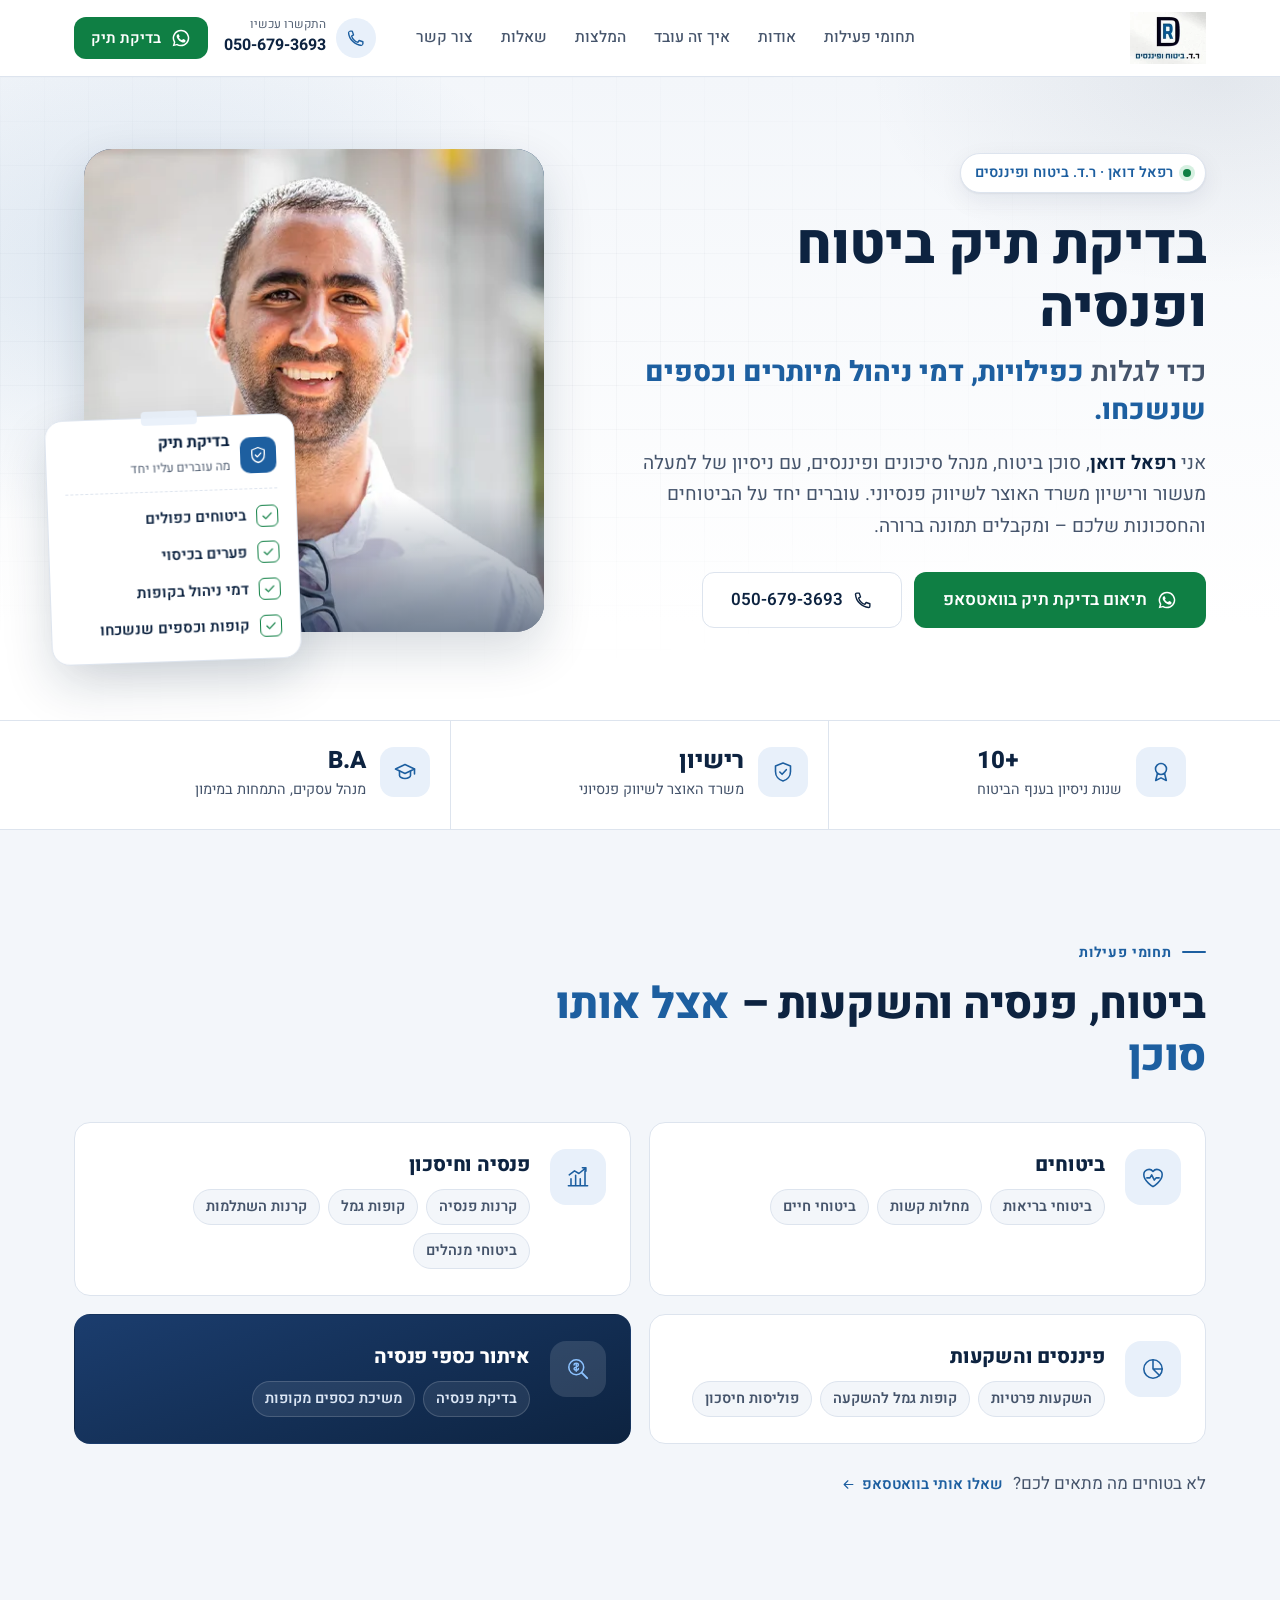
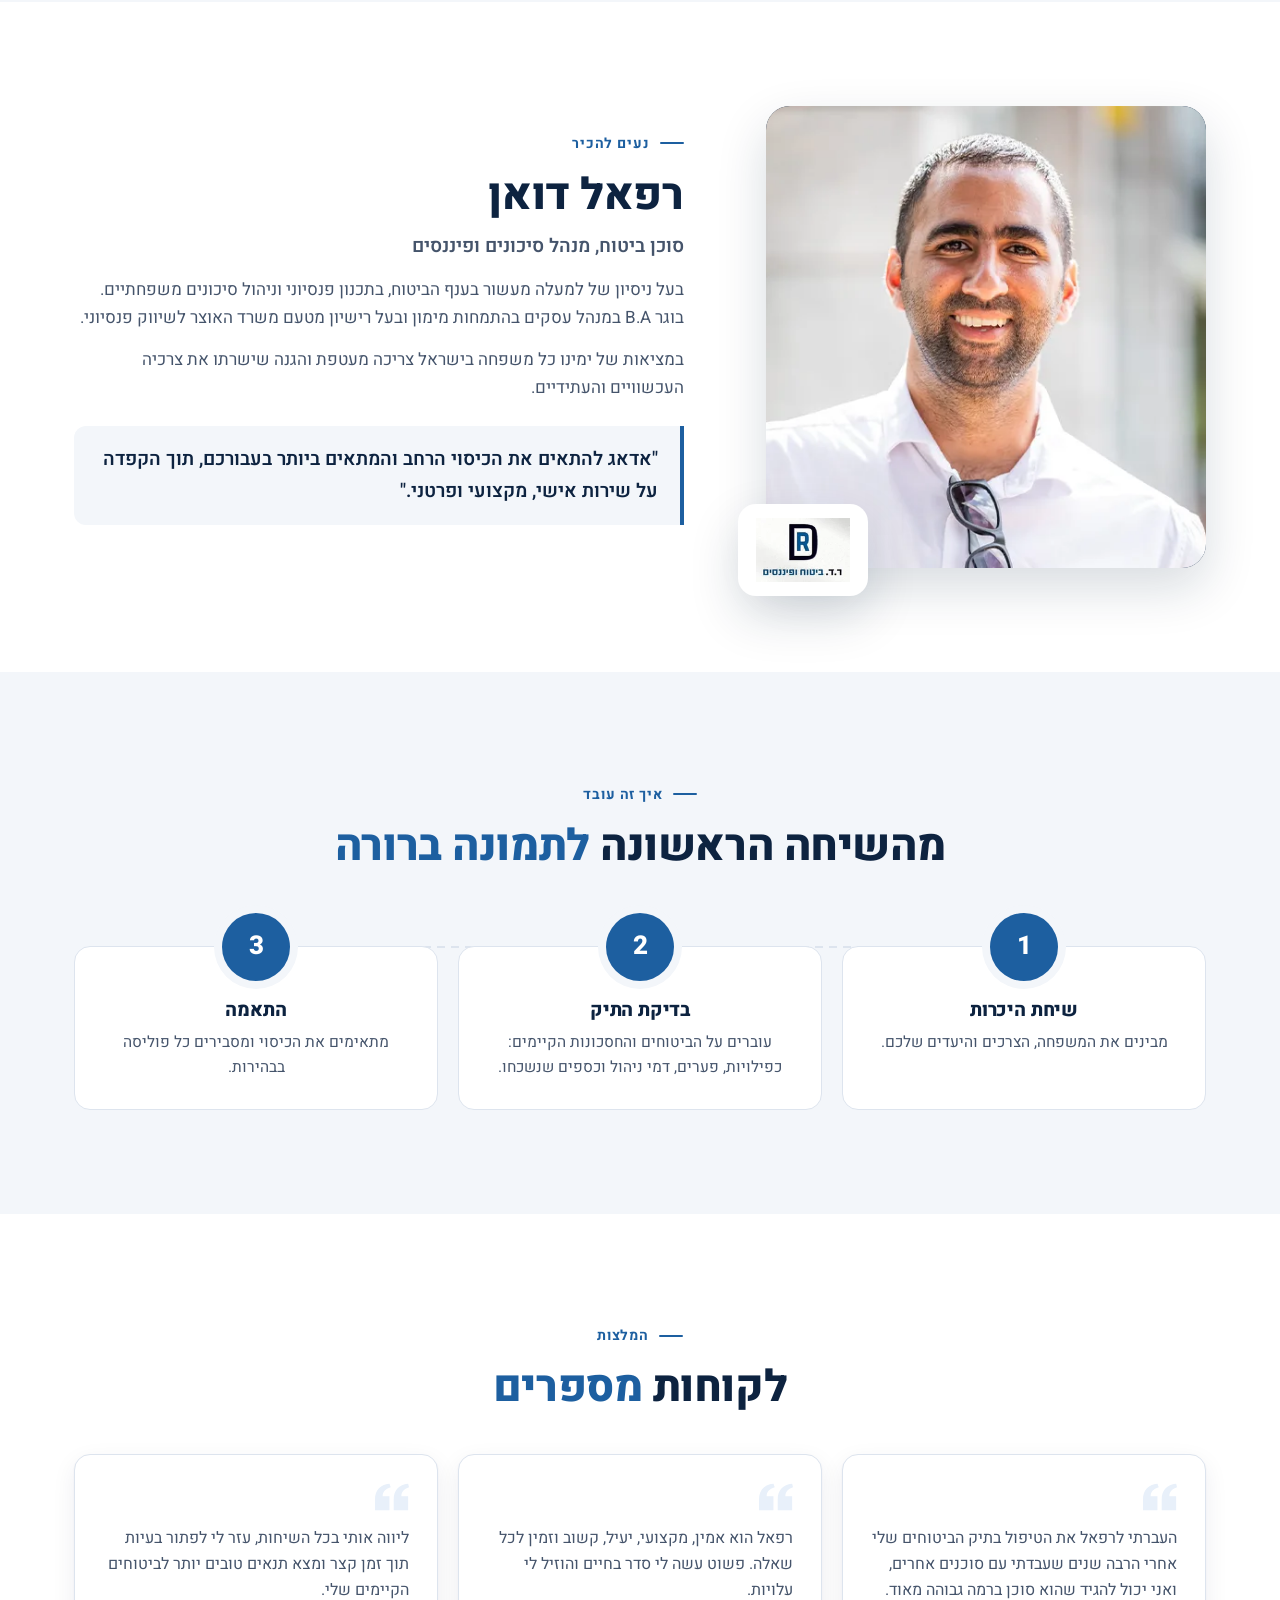
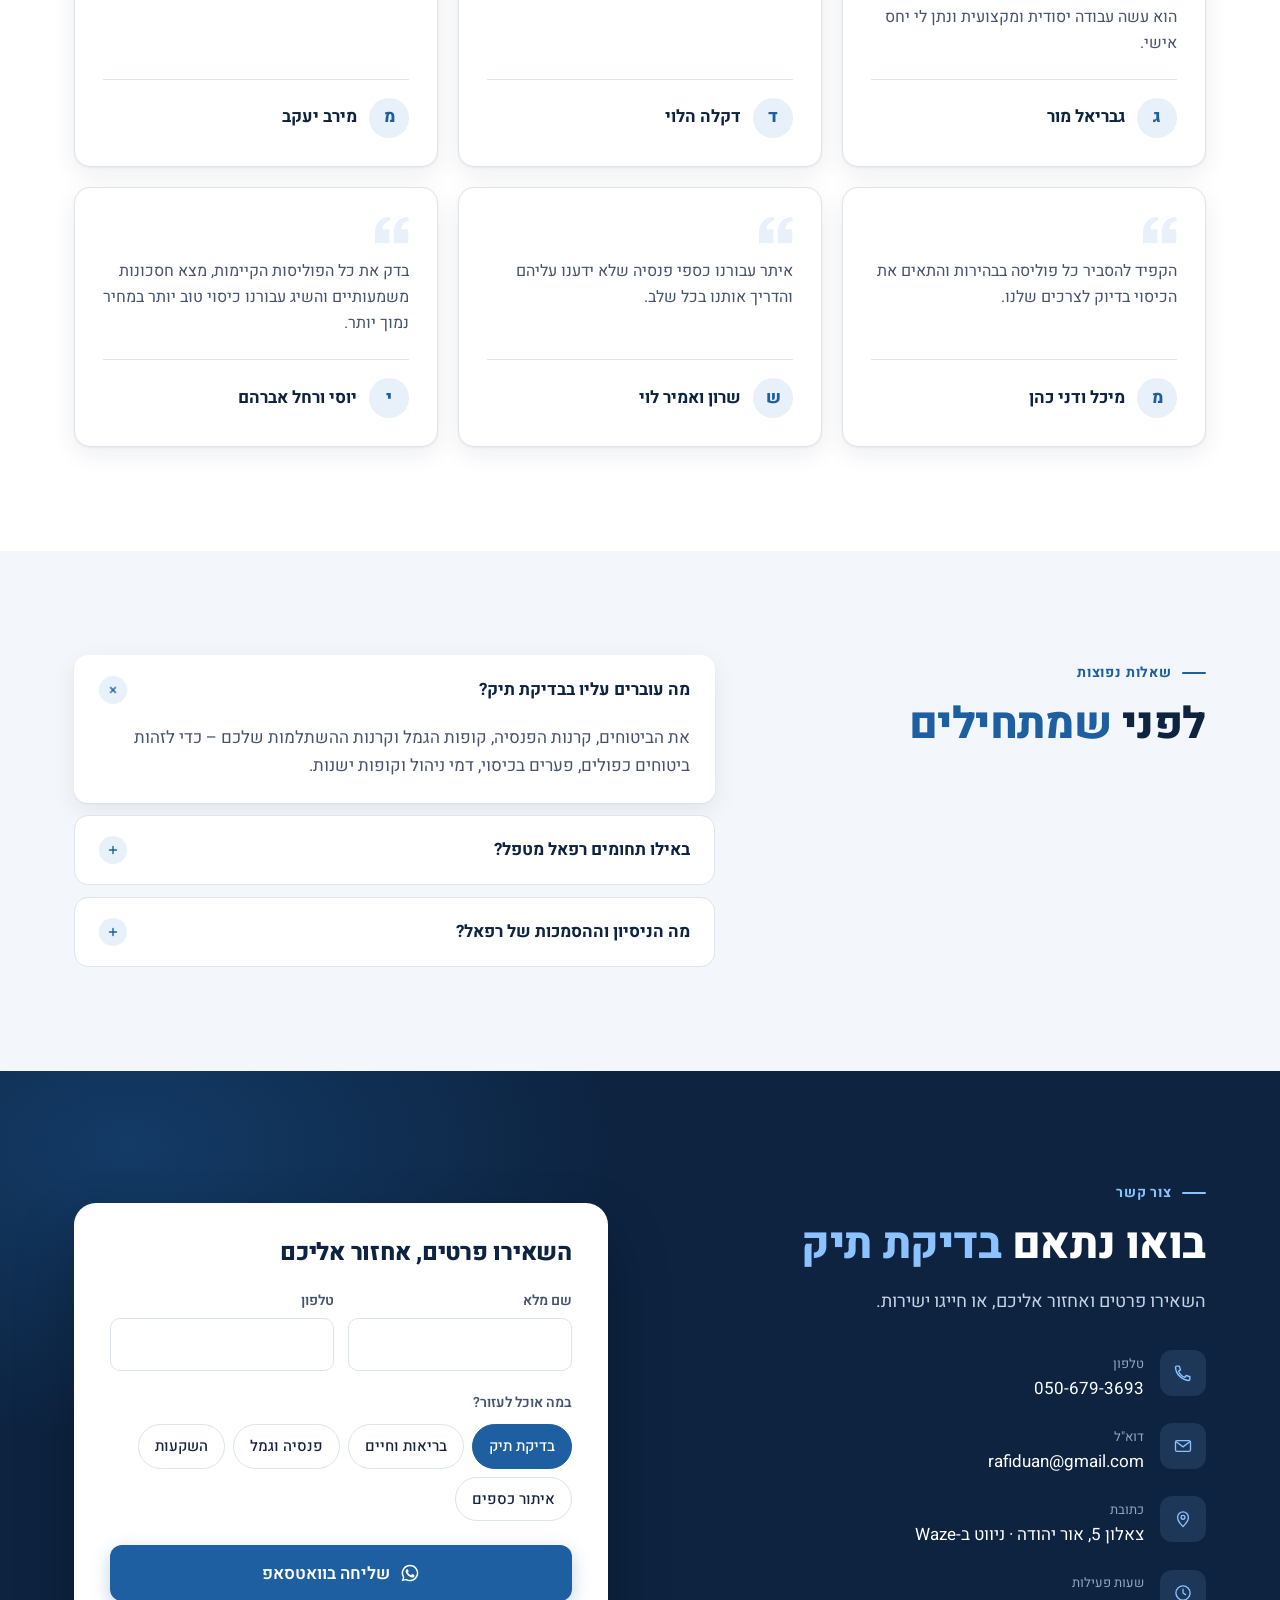
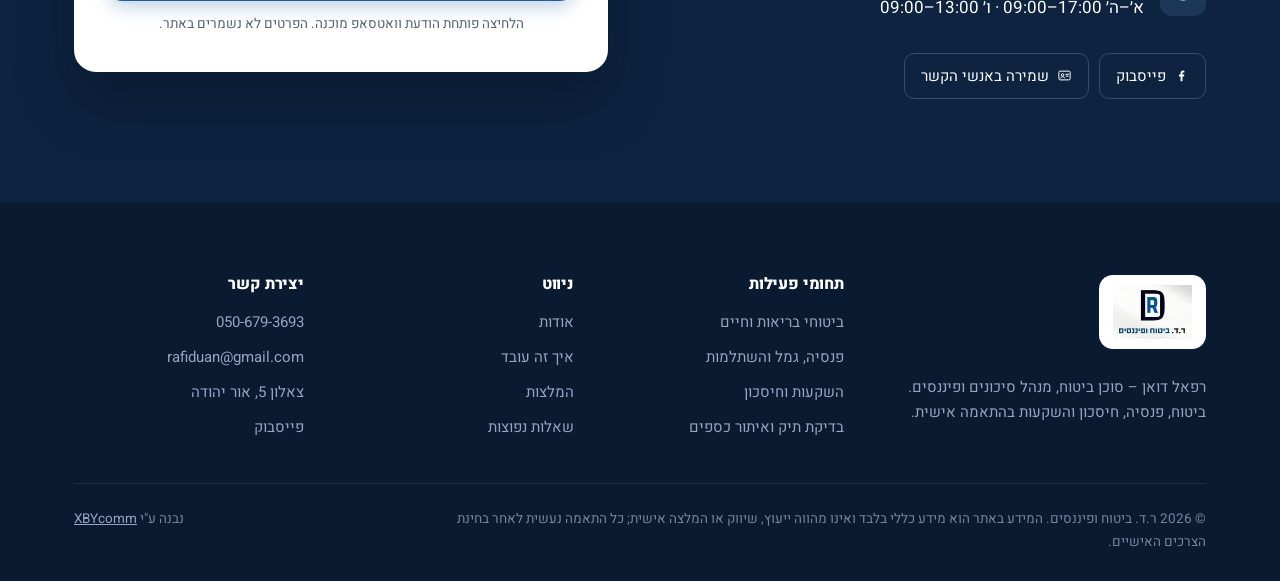
==== commit fc174aaf: "v5: WhatsApp green to #0f7f44 (AA contrast), phone link accessible name matches visible text" ====
--- a/index.html
+++ b/index.html
@@ -21,7 +21,7 @@
 <link rel="preconnect" href="https://fonts.googleapis.com">
 <link rel="preconnect" href="https://fonts.gstatic.com" crossorigin>
 <link href="https://fonts.googleapis.com/css2?family=Heebo:wght@400;600;800&display=swap" rel="stylesheet">
-<link rel="stylesheet" href="assets/style.css?v=9">
+<link rel="stylesheet" href="assets/style.css?v=10">
 <script>document.documentElement.classList.add('js')</script>
 <script type="application/ld+json">
 {"@context":"https://schema.org","@type":"InsuranceAgency","name":"ר.ד. ביטוח ופיננסים – רפאל דואן","description":"סוכן ביטוח, מנהל סיכונים ופיננסים. ביטוחי בריאות, חיים ומחלות קשות, פנסיה, גמל, השתלמות והשקעות.","url":"https://xbycomm.github.io/rafi-duan/","logo":"https://xbycomm.github.io/rafi-duan/assets/logo-rd.jpg","image":"https://xbycomm.github.io/rafi-duan/assets/rafi-duan.jpg","telephone":"+972-50-679-3693","email":"rafiduan@gmail.com","address":{"@type":"PostalAddress","streetAddress":"צאלון 5","addressLocality":"אור יהודה","addressCountry":"IL"},"openingHoursSpecification":[{"@type":"OpeningHoursSpecification","dayOfWeek":["Sunday","Monday","Tuesday","Wednesday","Thursday"],"opens":"09:00","closes":"17:00"},{"@type":"OpeningHoursSpecification","dayOfWeek":"Friday","opens":"09:00","closes":"13:00"}],"sameAs":["https://www.facebook.com/rafi.duan"],"founder":{"@type":"Person","name":"רפאל דואן","jobTitle":"סוכן ביטוח, מנהל סיכונים ופיננסים"}}
@@ -61,7 +61,7 @@
       <a href="#services">תחומי פעילות</a><a href="#about">אודות</a><a href="#how">איך זה עובד</a><a href="#words">המלצות</a><a href="#faq">שאלות</a><a href="#contact">צור קשר</a>
     </nav>
     <div class="hdr-cta">
-      <a class="hdr-phone" href="tel:0506793693" aria-label="התקשרו לרפאל: 050-679-3693"><svg><use href="#i-phone"/></svg><span><small>התקשרו עכשיו</small><b dir="ltr">050-679-3693</b></span></a>
+      <a class="hdr-phone" href="tel:0506793693" aria-label="התקשרו עכשיו 050-679-3693"><svg><use href="#i-phone"/></svg><span><small>התקשרו עכשיו</small><b dir="ltr">050-679-3693</b></span></a>
       <a class="btn btn-wa btn-sm wa" data-msg="רפאל שלום, הגעתי מהאתר ואשמח לתאם בדיקת תיק ביטוח ופנסיה" href="https://wa.me/972506793693" target="_blank" rel="noopener"><svg><use href="#i-wa"/></svg>בדיקת תיק</a>
     </div>
   </div>
@@ -78,7 +78,7 @@
       <p class="lead reveal d2">אני <strong>רפאל דואן</strong>, סוכן ביטוח, מנהל סיכונים ופיננסים, עם ניסיון של למעלה מעשור ורישיון משרד האוצר לשיווק פנסיוני. עוברים יחד על הביטוחים והחסכונות שלכם – ומקבלים תמונה ברורה.</p>
       <div class="ctas reveal d3">
         <a class="btn btn-wa btn-lg wa" data-msg="רפאל שלום, הגעתי מהאתר ואשמח לתאם בדיקת תיק ביטוח ופנסיה" href="https://wa.me/972506793693" target="_blank" rel="noopener"><svg><use href="#i-wa"/></svg>תיאום בדיקת תיק בוואטסאפ</a>
-        <a class="btn btn-ghost btn-lg" href="tel:0506793693" aria-label="או חייגו: 050-679-3693"><svg><use href="#i-phone"/></svg><span dir="ltr">050-679-3693</span></a>
+        <a class="btn btn-ghost btn-lg" href="tel:0506793693"><svg><use href="#i-phone"/></svg><span dir="ltr">050-679-3693</span></a>
       </div>
     </div>
 
--- a/assets/style.css
+++ b/assets/style.css
@@ -3,7 +3,7 @@
  --navy:#0d2340;--navy-2:#13305a;--navy-3:#1b3d6e;
  --blue:#1d5fa0;--blue-d:#164c82;--blue-l:#e8f0fa;--blue-50:#f3f6fa;
  --ink:#14223a;--ink-2:#45546b;--ink-3:#566376;--line:#dde4ee;--white:#fff;
- --gold:#e0a43b;--wa:#128c4b;--wa-d:#0e7340;
+ --gold:#e0a43b;--wa:#0f7f44;--wa-d:#0b6636;
  --r:16px;--r-s:10px;--sh:0 1px 2px rgba(13,35,64,.06),0 8px 24px rgba(13,35,64,.07);
  --sh-l:0 20px 50px rgba(13,35,64,.16);--wrap:1180px;
  --f:'Heebo',system-ui,-apple-system,'Segoe UI',Arial,sans-serif;
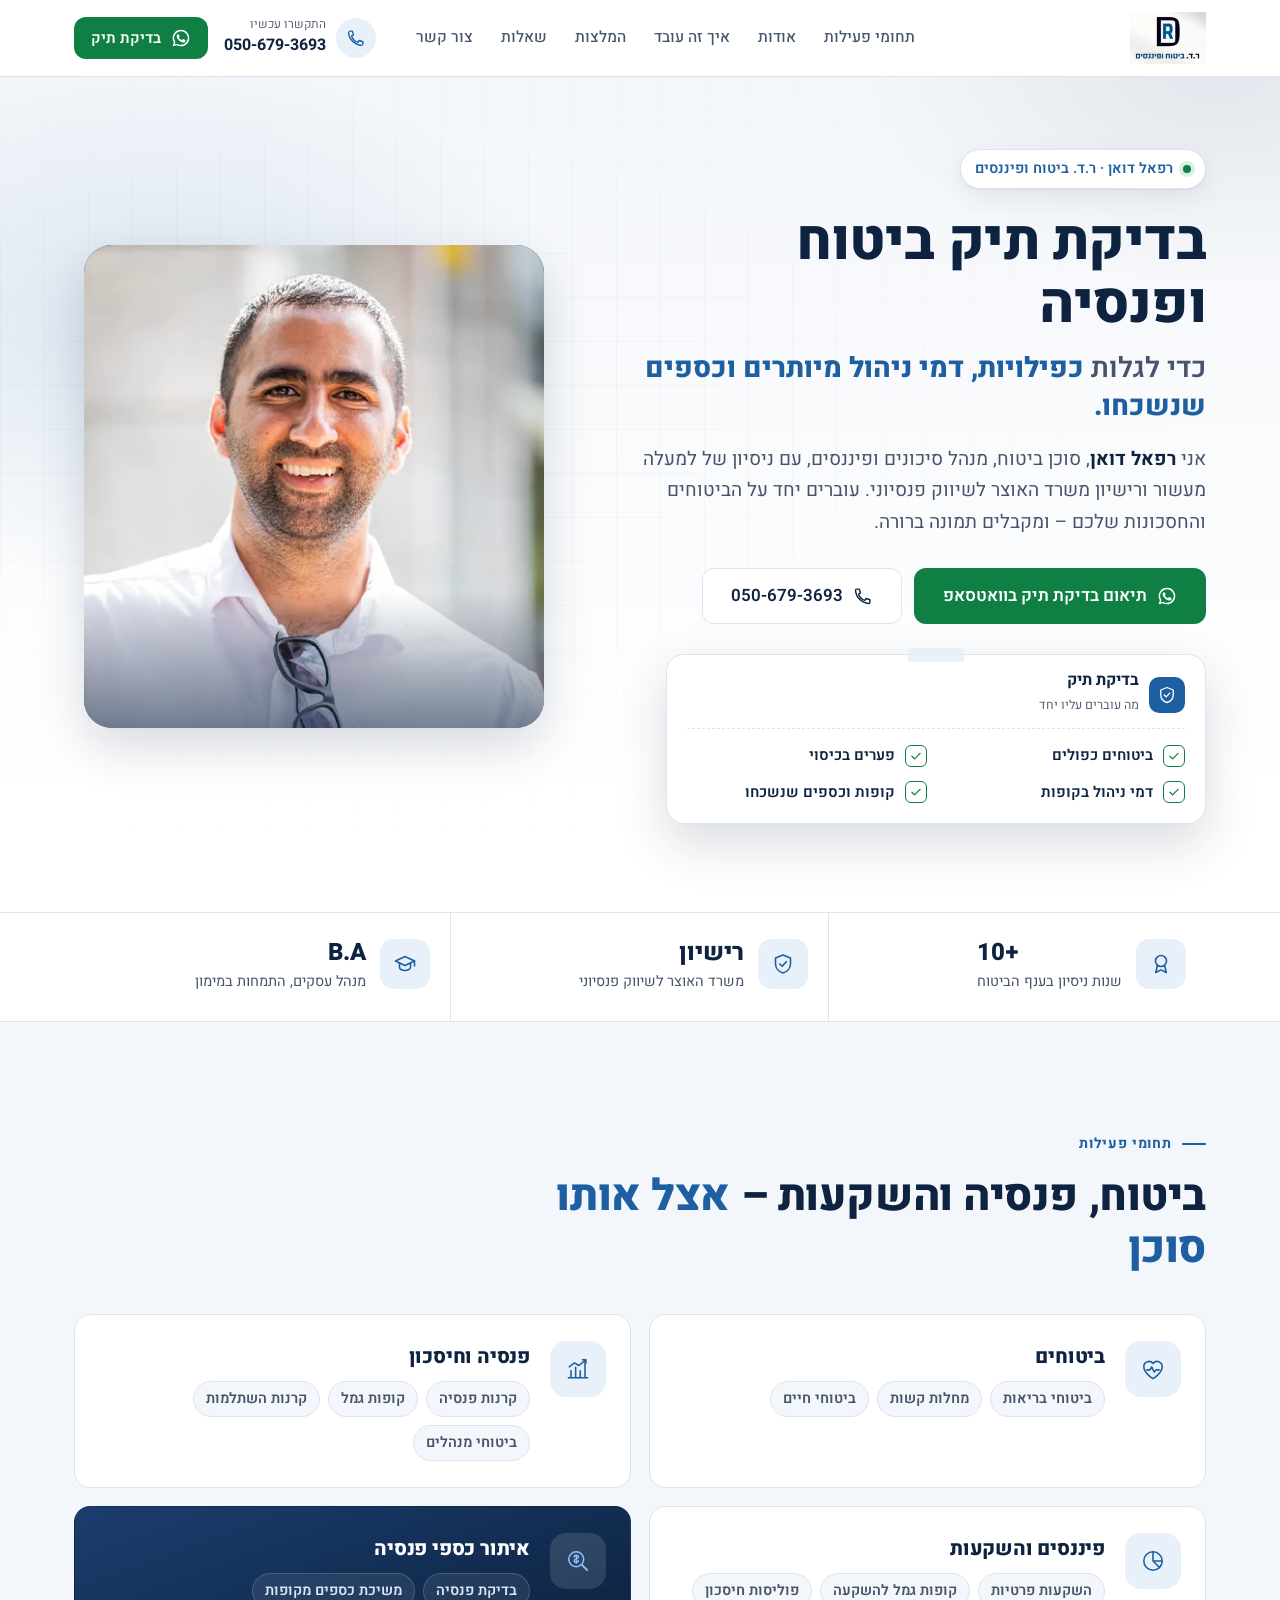
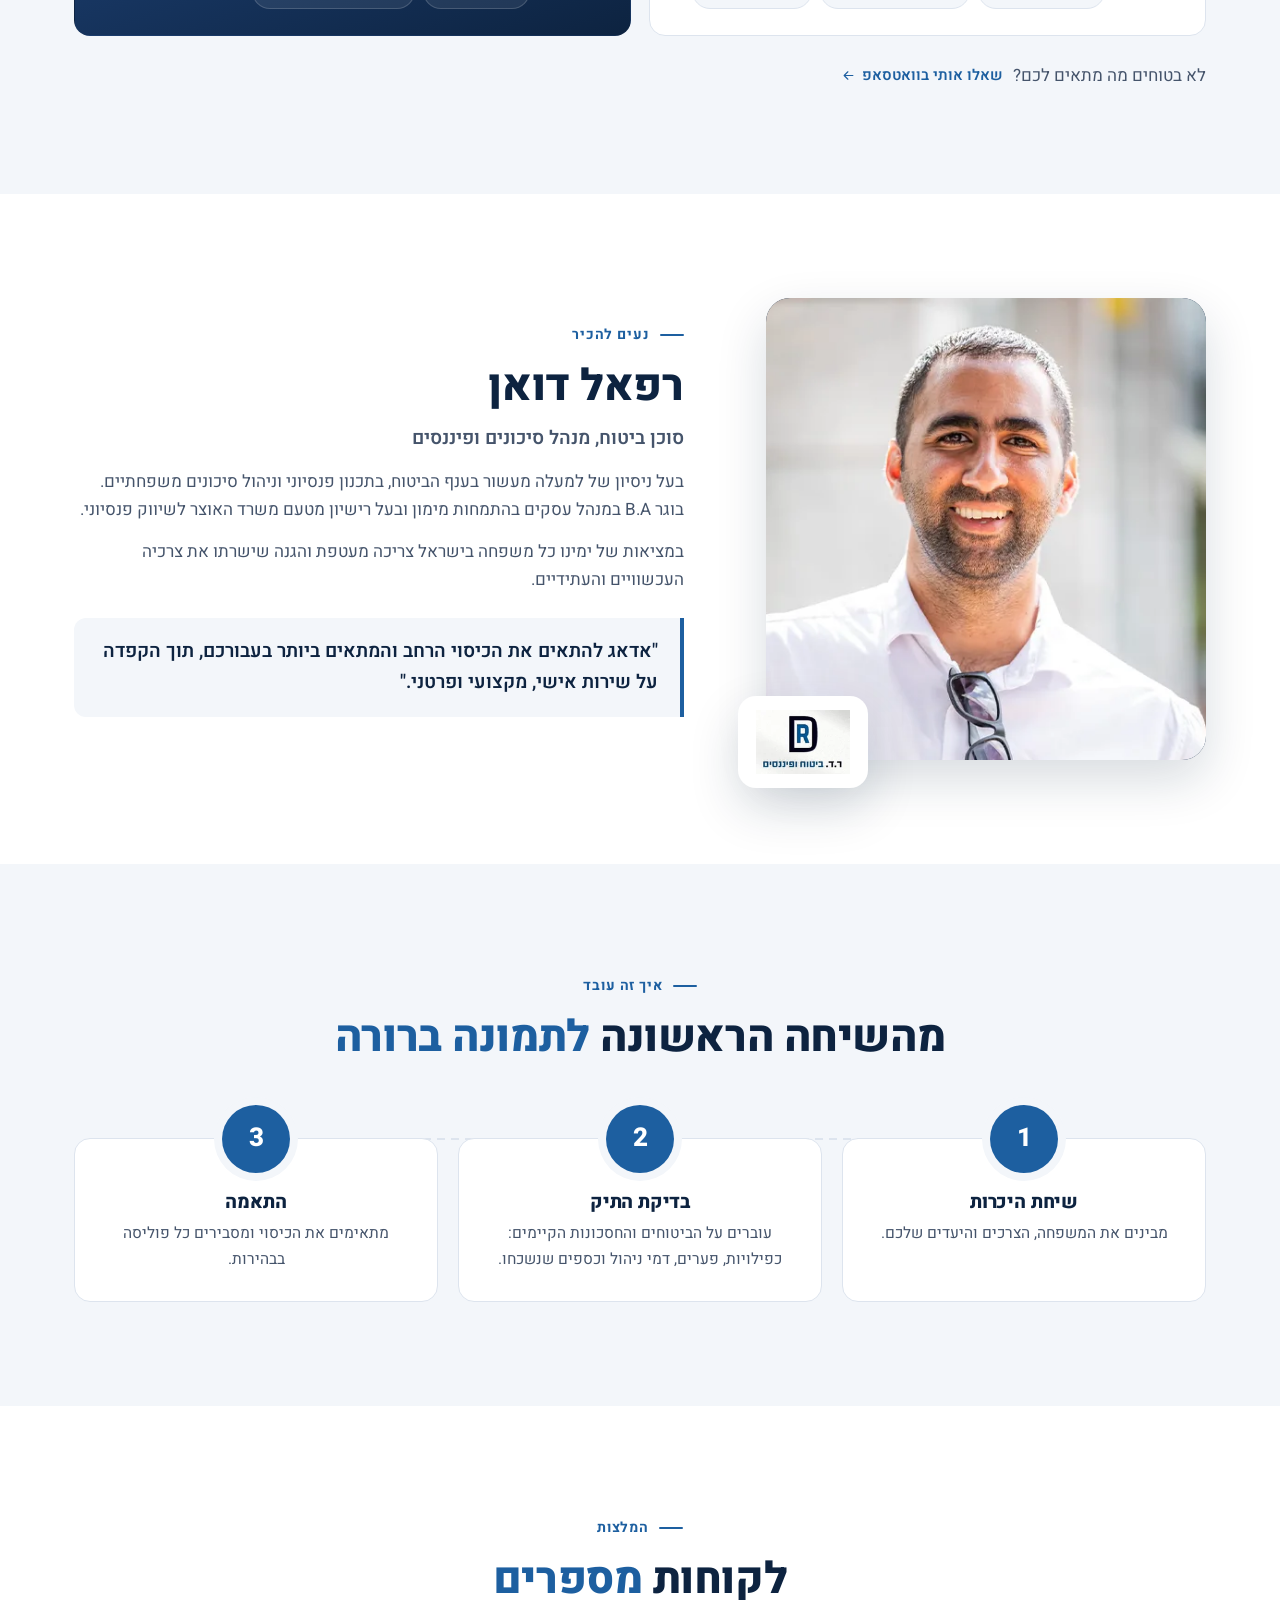
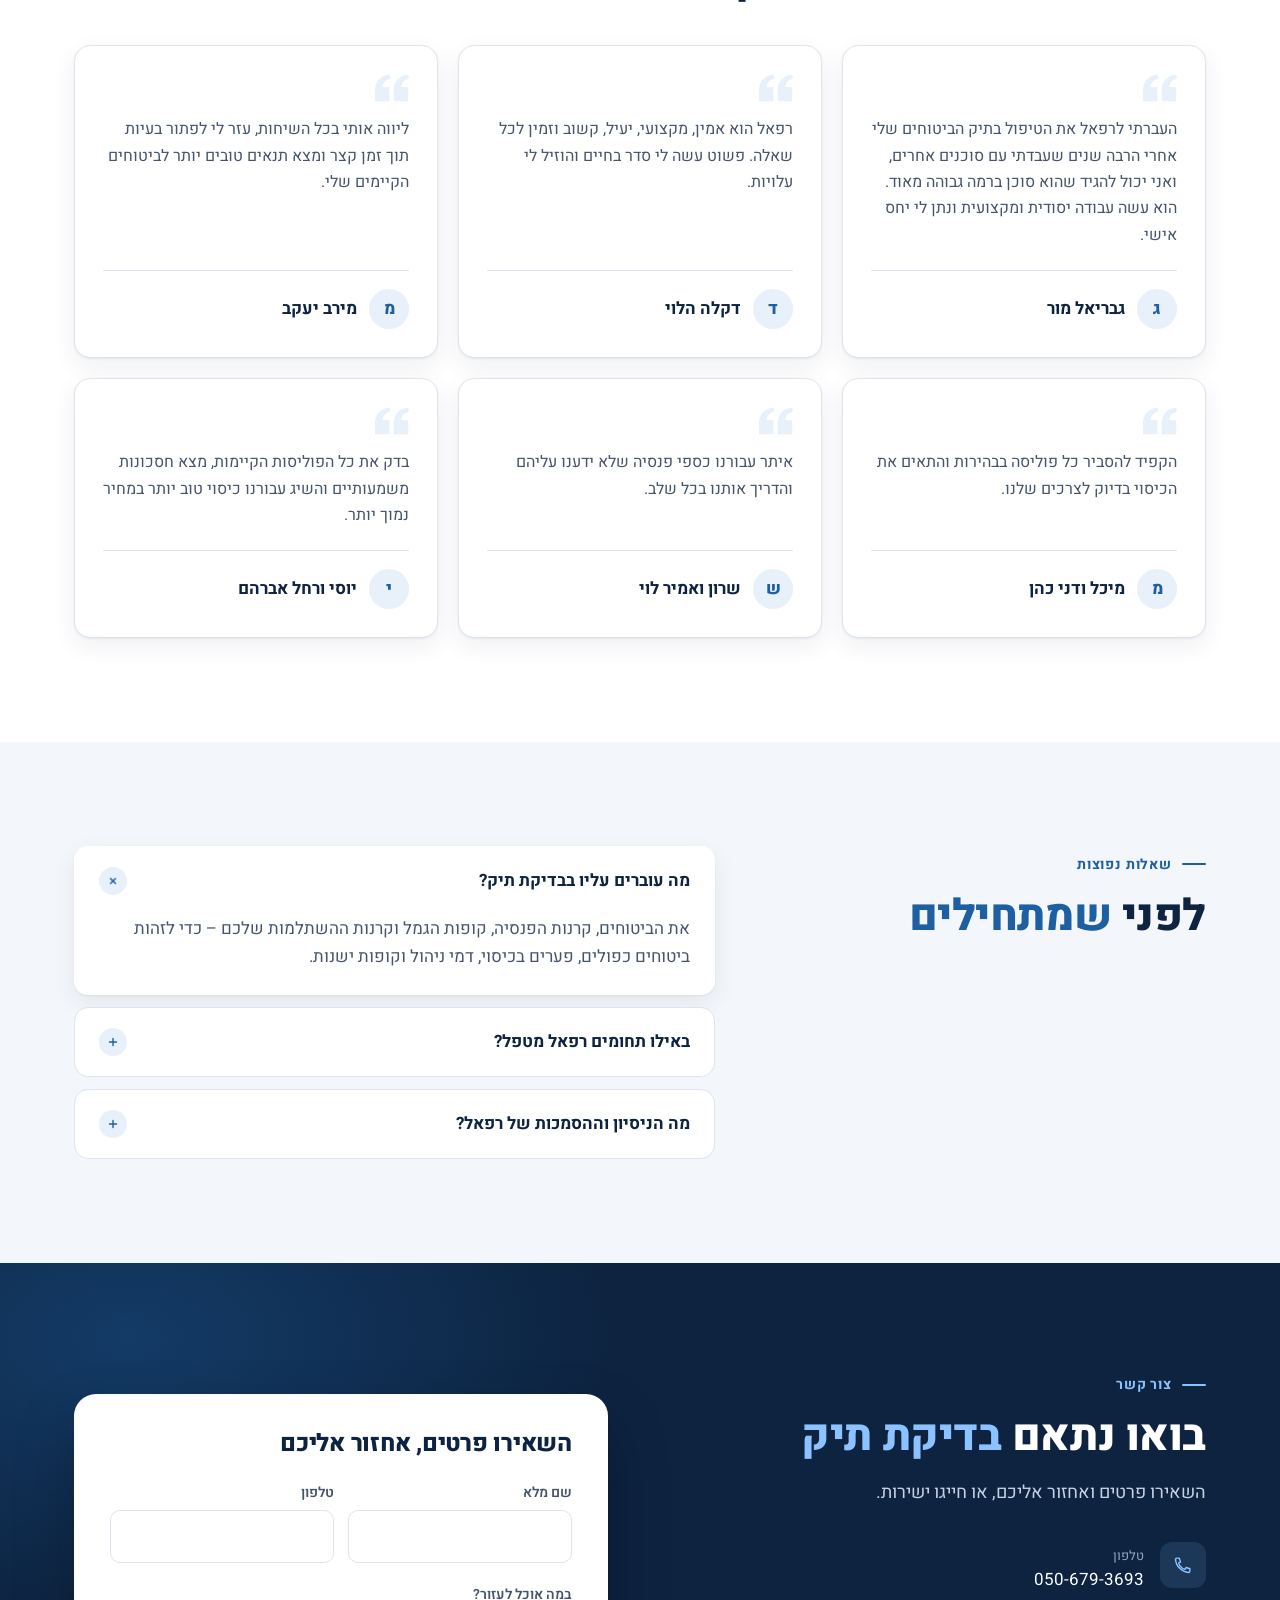
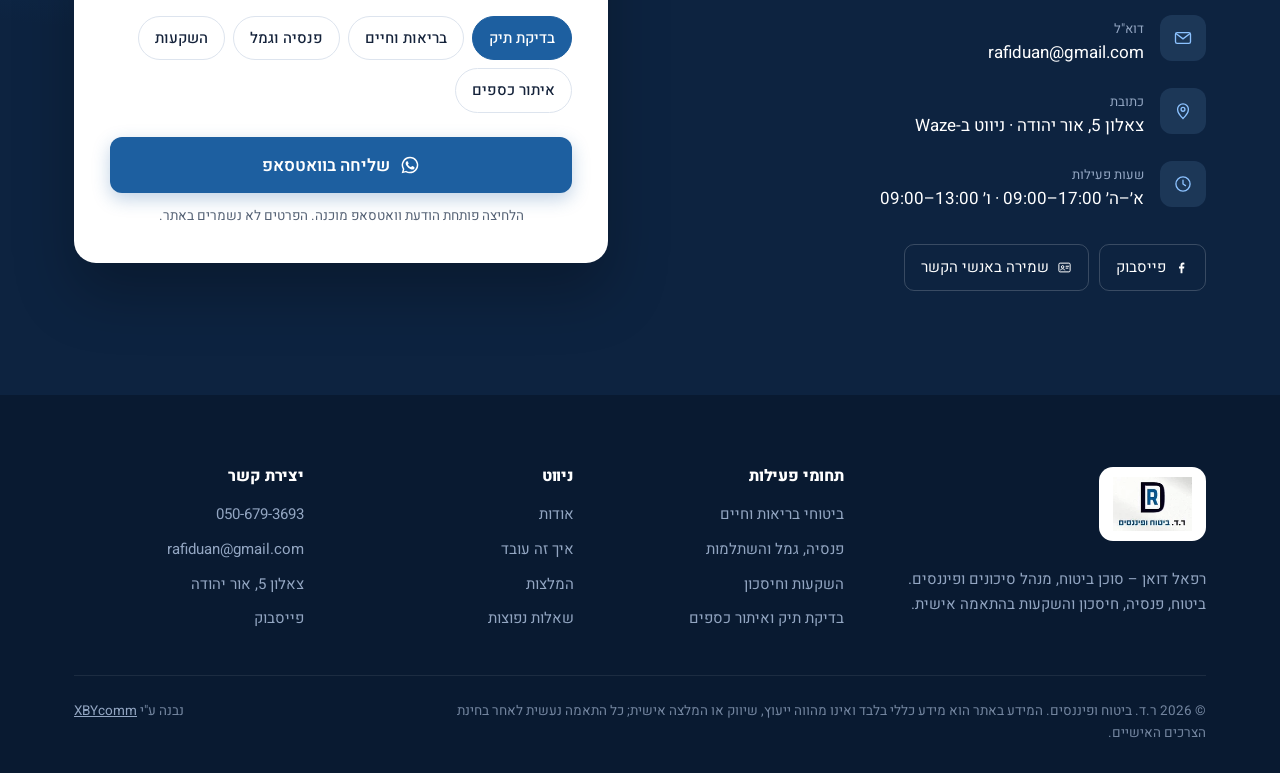
==== commit e231fceb: "v6: move checklist card off the photo into the hero text column (all breakpoints)" ====
--- a/index.html
+++ b/index.html
@@ -21,7 +21,7 @@
 <link rel="preconnect" href="https://fonts.googleapis.com">
 <link rel="preconnect" href="https://fonts.gstatic.com" crossorigin>
 <link href="https://fonts.googleapis.com/css2?family=Heebo:wght@400;600;800&display=swap" rel="stylesheet">
-<link rel="stylesheet" href="assets/style.css?v=10">
+<link rel="stylesheet" href="assets/style.css?v=12">
 <script>document.documentElement.classList.add('js')</script>
 <script type="application/ld+json">
 {"@context":"https://schema.org","@type":"InsuranceAgency","name":"ר.ד. ביטוח ופיננסים – רפאל דואן","description":"סוכן ביטוח, מנהל סיכונים ופיננסים. ביטוחי בריאות, חיים ומחלות קשות, פנסיה, גמל, השתלמות והשקעות.","url":"https://xbycomm.github.io/rafi-duan/","logo":"https://xbycomm.github.io/rafi-duan/assets/logo-rd.jpg","image":"https://xbycomm.github.io/rafi-duan/assets/rafi-duan.jpg","telephone":"+972-50-679-3693","email":"rafiduan@gmail.com","address":{"@type":"PostalAddress","streetAddress":"צאלון 5","addressLocality":"אור יהודה","addressCountry":"IL"},"openingHoursSpecification":[{"@type":"OpeningHoursSpecification","dayOfWeek":["Sunday","Monday","Tuesday","Wednesday","Thursday"],"opens":"09:00","closes":"17:00"},{"@type":"OpeningHoursSpecification","dayOfWeek":"Friday","opens":"09:00","closes":"13:00"}],"sameAs":["https://www.facebook.com/rafi.duan"],"founder":{"@type":"Person","name":"רפאל דואן","jobTitle":"סוכן ביטוח, מנהל סיכונים ופיננסים"}}
@@ -61,7 +61,7 @@
       <a href="#services">תחומי פעילות</a><a href="#about">אודות</a><a href="#how">איך זה עובד</a><a href="#words">המלצות</a><a href="#faq">שאלות</a><a href="#contact">צור קשר</a>
     </nav>
     <div class="hdr-cta">
-      <a class="hdr-phone" href="tel:0506793693" aria-label="התקשרו עכשיו 050-679-3693"><svg><use href="#i-phone"/></svg><span><small>התקשרו עכשיו</small><b dir="ltr">050-679-3693</b></span></a>
+      <a class="hdr-phone" href="tel:0506793693"><svg><use href="#i-phone"/></svg><span><small>התקשרו עכשיו</small><b dir="ltr">050-679-3693</b></span></a>
       <a class="btn btn-wa btn-sm wa" data-msg="רפאל שלום, הגעתי מהאתר ואשמח לתאם בדיקת תיק ביטוח ופנסיה" href="https://wa.me/972506793693" target="_blank" rel="noopener"><svg><use href="#i-wa"/></svg>בדיקת תיק</a>
     </div>
   </div>
@@ -80,13 +80,7 @@
         <a class="btn btn-wa btn-lg wa" data-msg="רפאל שלום, הגעתי מהאתר ואשמח לתאם בדיקת תיק ביטוח ופנסיה" href="https://wa.me/972506793693" target="_blank" rel="noopener"><svg><use href="#i-wa"/></svg>תיאום בדיקת תיק בוואטסאפ</a>
         <a class="btn btn-ghost btn-lg" href="tel:0506793693"><svg><use href="#i-phone"/></svg><span dir="ltr">050-679-3693</span></a>
       </div>
-    </div>
-
-    <div class="hero-visual reveal d2">
-      <div class="photo">
-        <picture><source srcset="assets/rafi-duan.webp" type="image/webp"><img src="assets/rafi-duan.jpg" width="500" height="500" alt="רפאל דואן, סוכן ביטוח ופיננסים" fetchpriority="high"></picture>
-      </div>
-      <div class="report" aria-label="מה נבדק בבדיקת התיק">
+      <div class="report reveal d3" aria-label="מה נבדק בבדיקת התיק">
         <div class="report-h"><svg><use href="#i-shield"/></svg><div><b>בדיקת תיק</b><small>מה עוברים עליו יחד</small></div></div>
         <ul>
           <li><span class="tick"><svg><use href="#i-check"/></svg></span>ביטוחים כפולים</li>
@@ -94,6 +88,12 @@
           <li><span class="tick"><svg><use href="#i-check"/></svg></span>דמי ניהול בקופות</li>
           <li><span class="tick"><svg><use href="#i-check"/></svg></span>קופות וכספים שנשכחו</li>
         </ul>
+      </div>
+    </div>
+
+    <div class="hero-visual reveal d2">
+      <div class="photo">
+        <picture><source srcset="assets/rafi-duan.webp" type="image/webp"><img src="assets/rafi-duan.jpg" width="500" height="500" alt="רפאל דואן, סוכן ביטוח ופיננסים" fetchpriority="high"></picture>
       </div>
     </div>
   </div>
--- a/assets/style.css
+++ b/assets/style.css
@@ -370,3 +370,10 @@
  .foot-grid>div:nth-child(2){display:none}
  .foot-brand{text-align:center}.foot-brand p{margin:0 auto}
 }
+/* ===== v6: checklist card moved out of the photo ===== */
+.report{position:relative;left:auto;bottom:auto;z-index:auto;width:auto;max-width:540px;margin-top:30px;transform:none;padding:16px 20px 12px}
+.report ul{display:grid;grid-template-columns:1fr 1fr;column-gap:18px}
+@media (max-width:960px){.report{left:auto;bottom:auto}}
+@media (max-width:600px){.report{width:auto;left:auto;bottom:auto;margin-top:24px;padding:14px 16px 10px}.report ul{column-gap:10px}.report li{font-size:13.5px;gap:8px}}
+@media (max-width:600px){.report ul{grid-template-columns:auto auto;justify-content:space-between;column-gap:8px}.report li{font-size:13px;gap:7px;white-space:nowrap}.report .tick{width:20px;height:20px}}
+@media (max-width:350px){.report ul{grid-template-columns:1fr}}
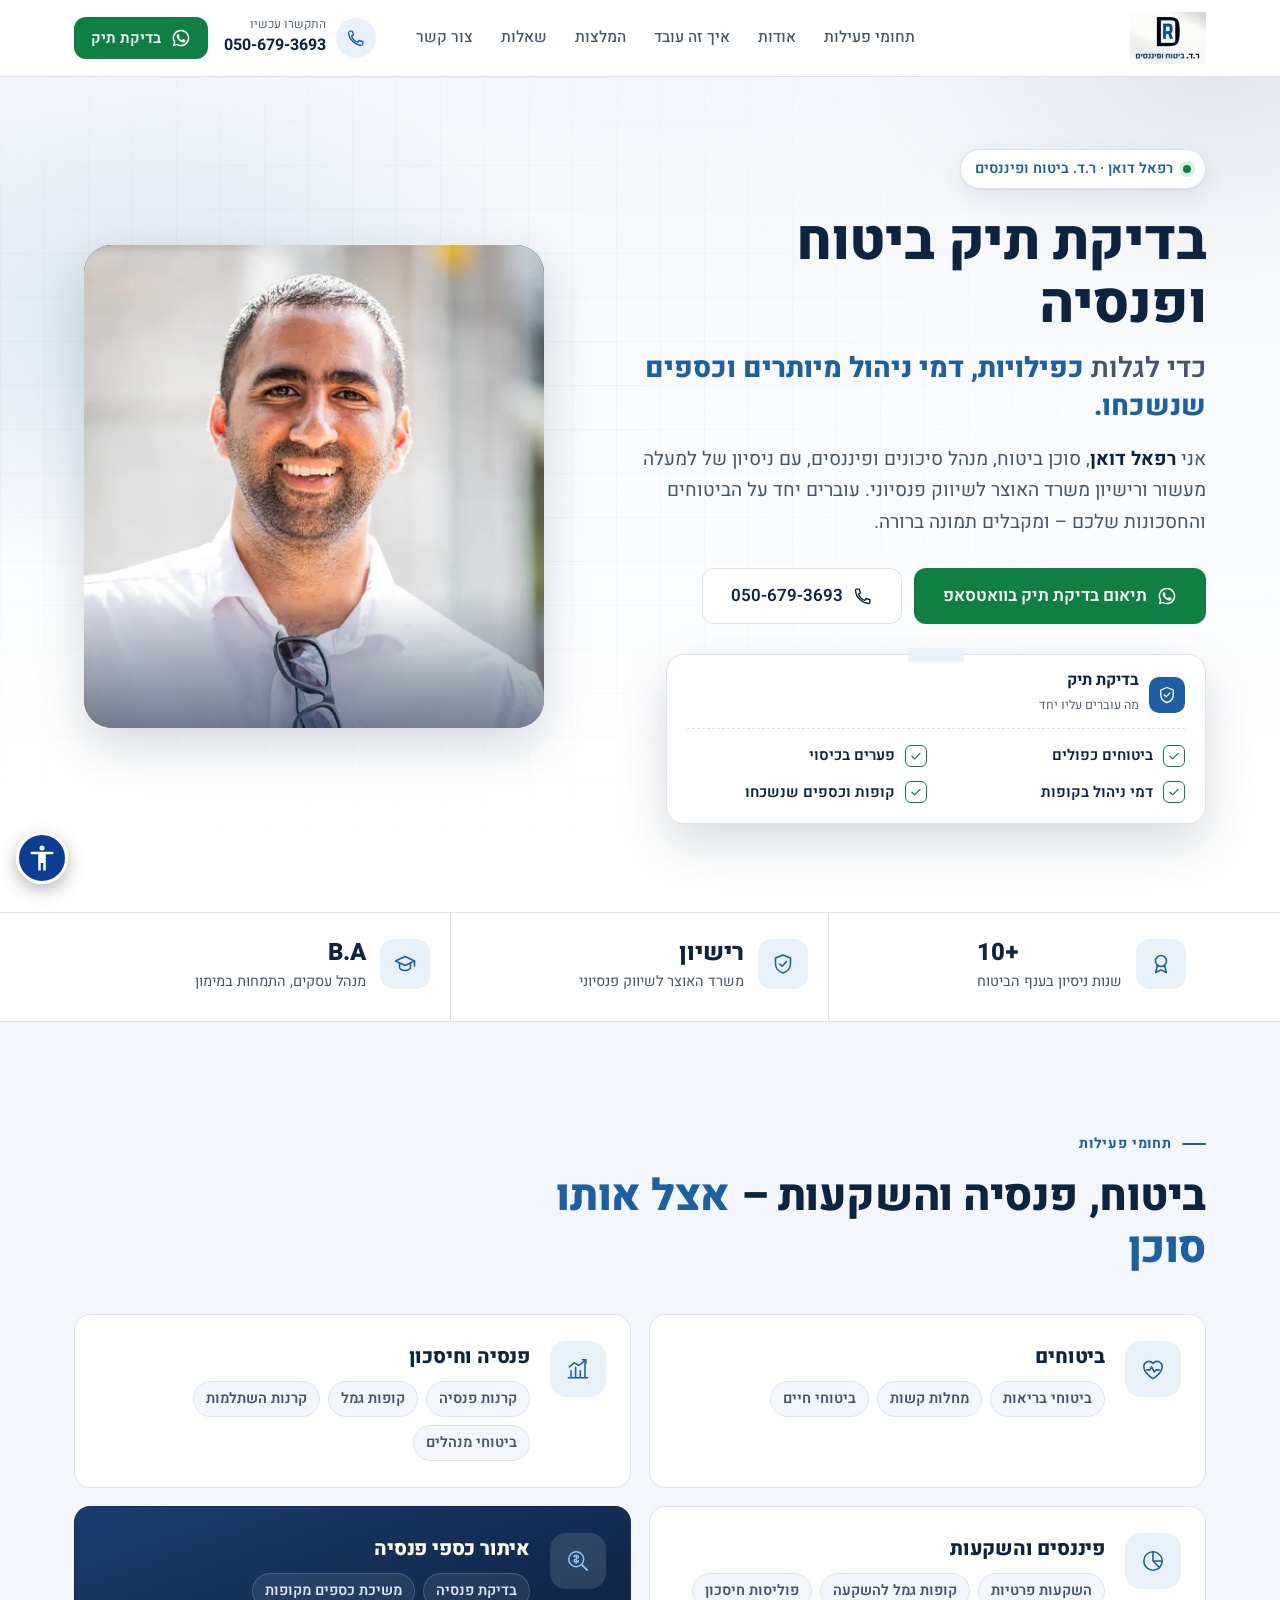
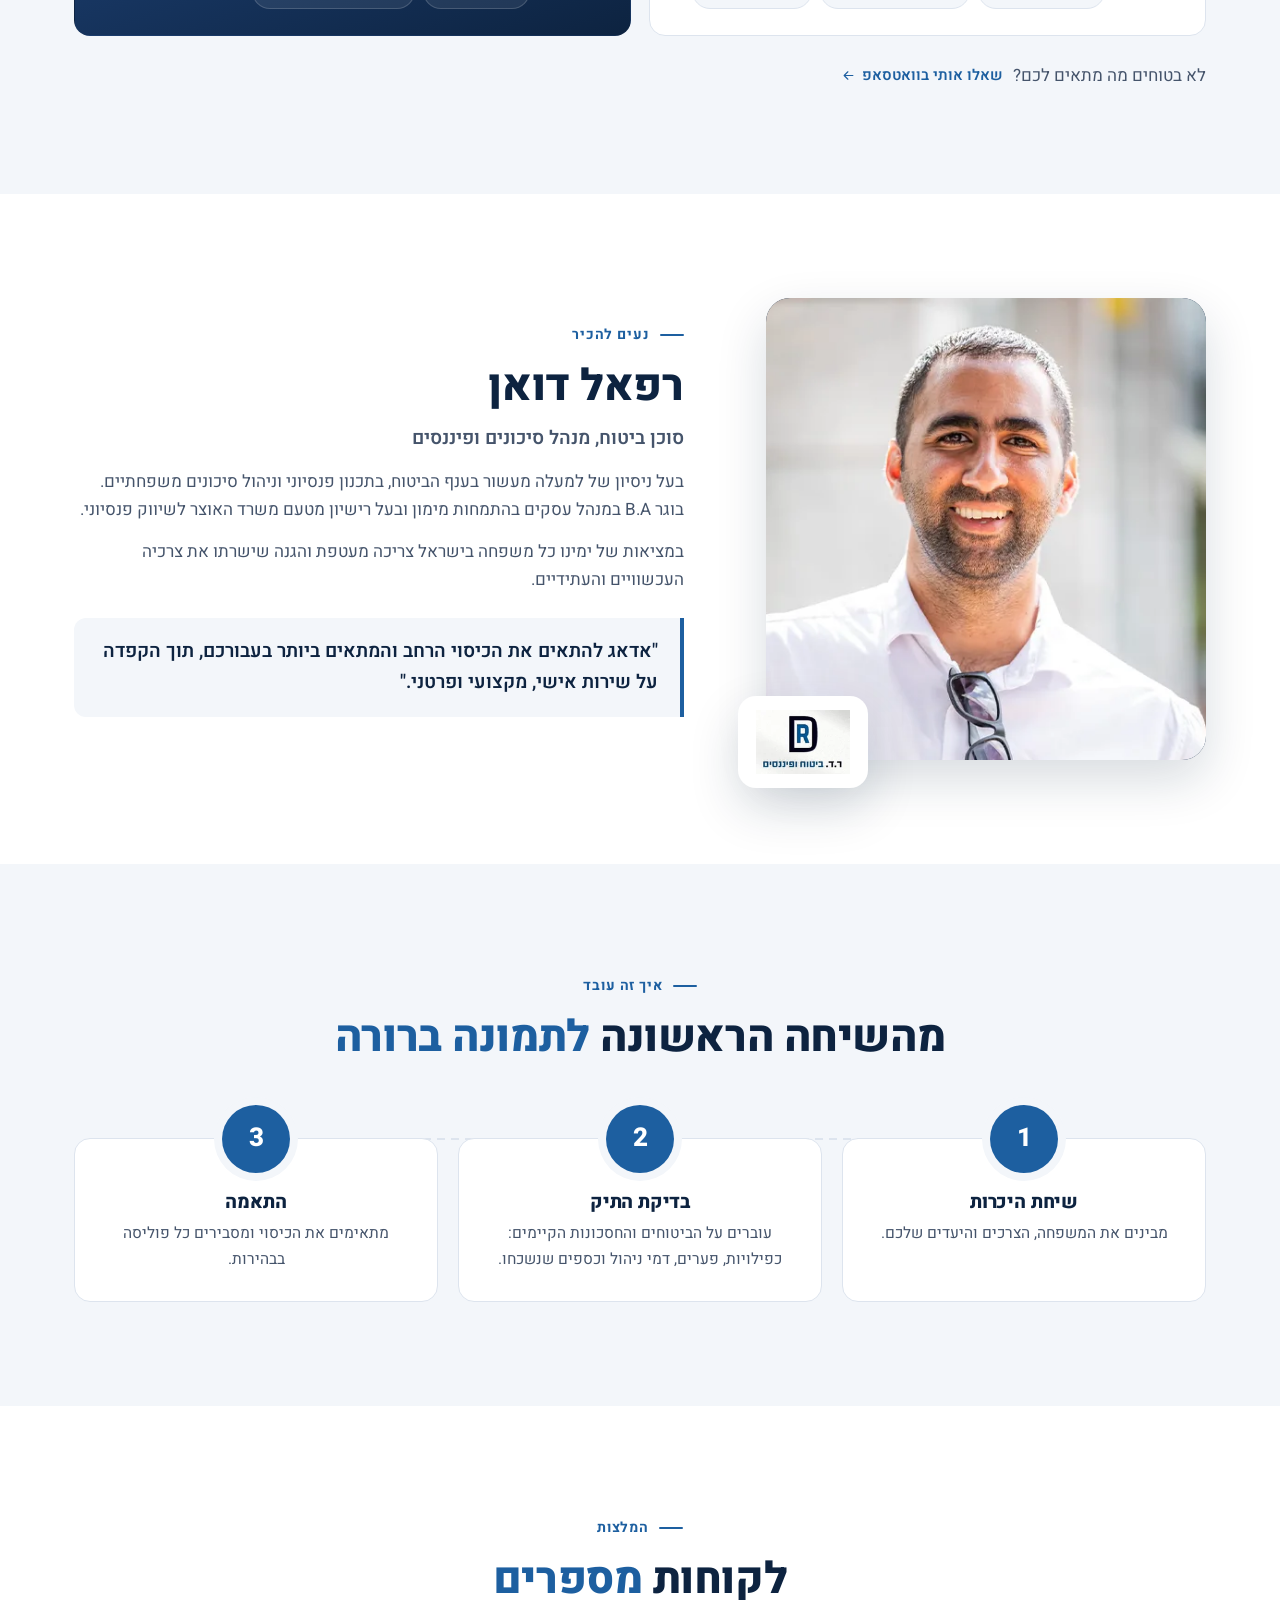
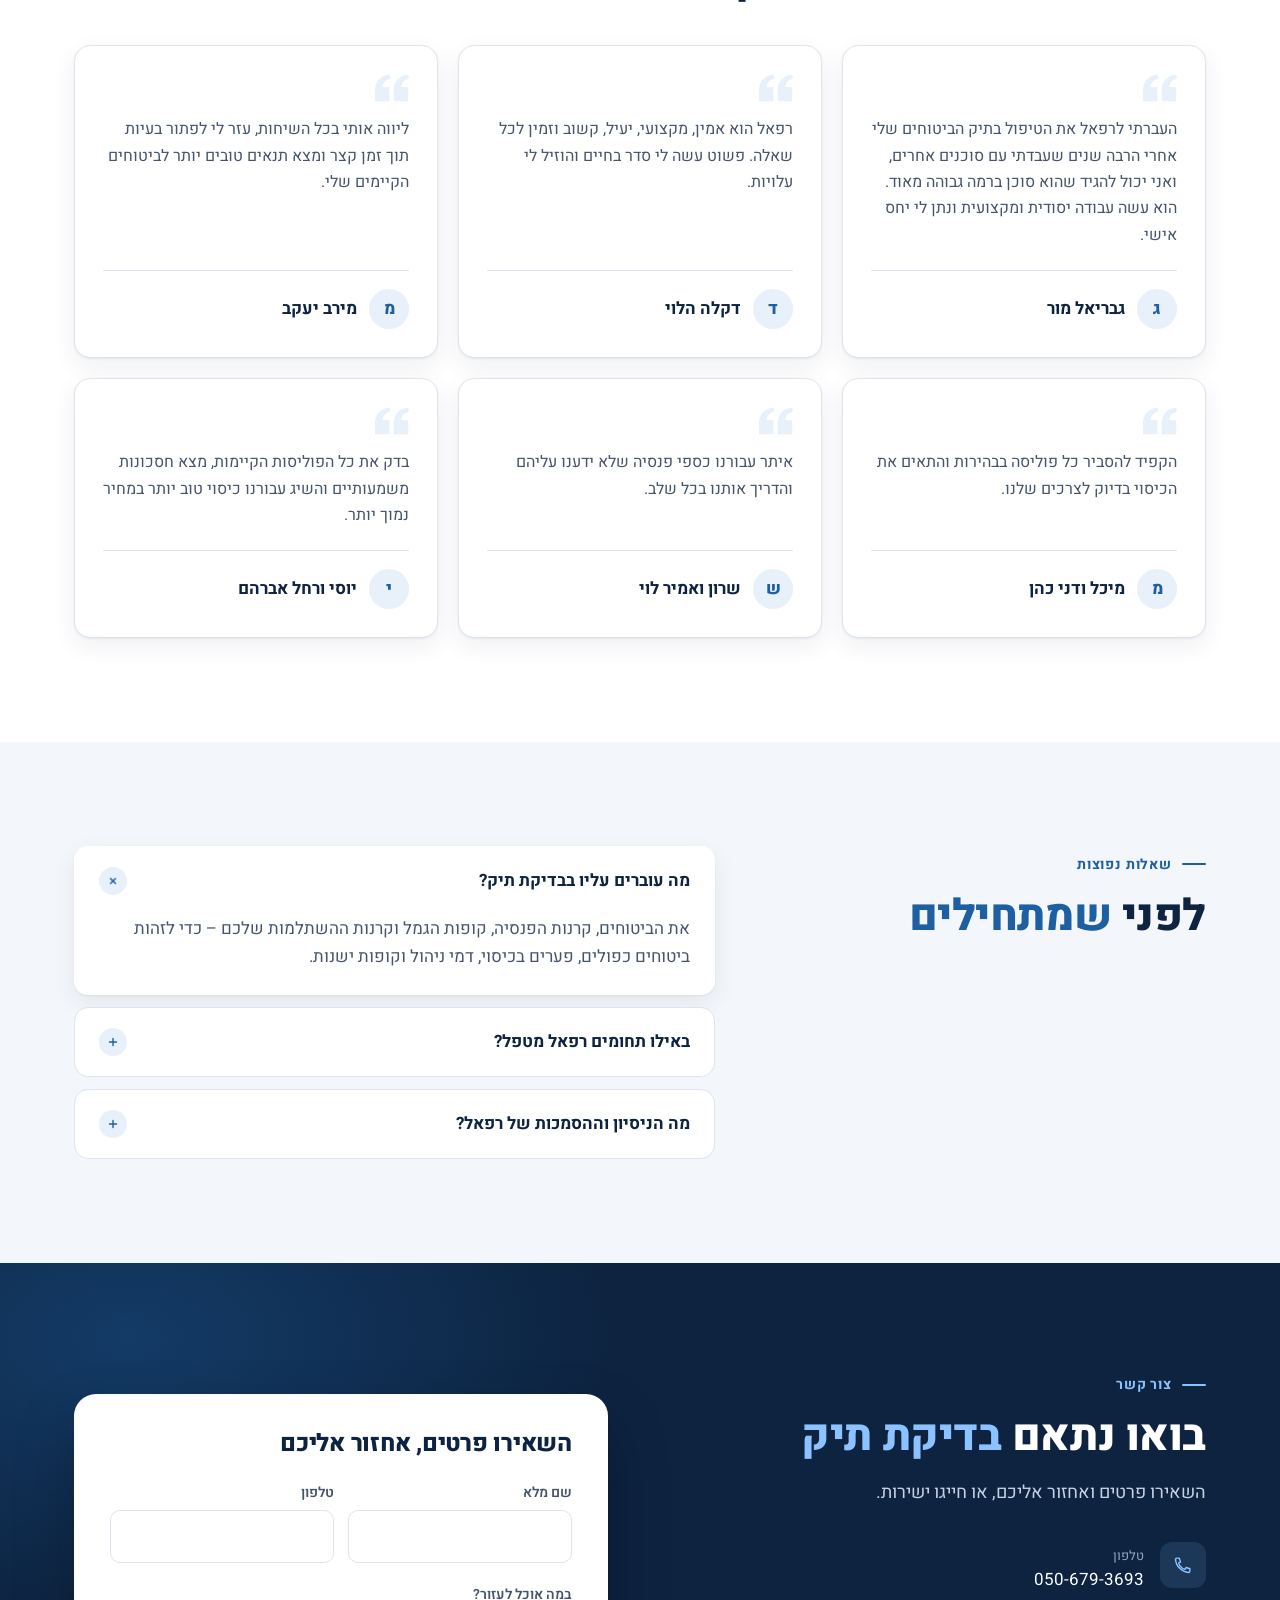
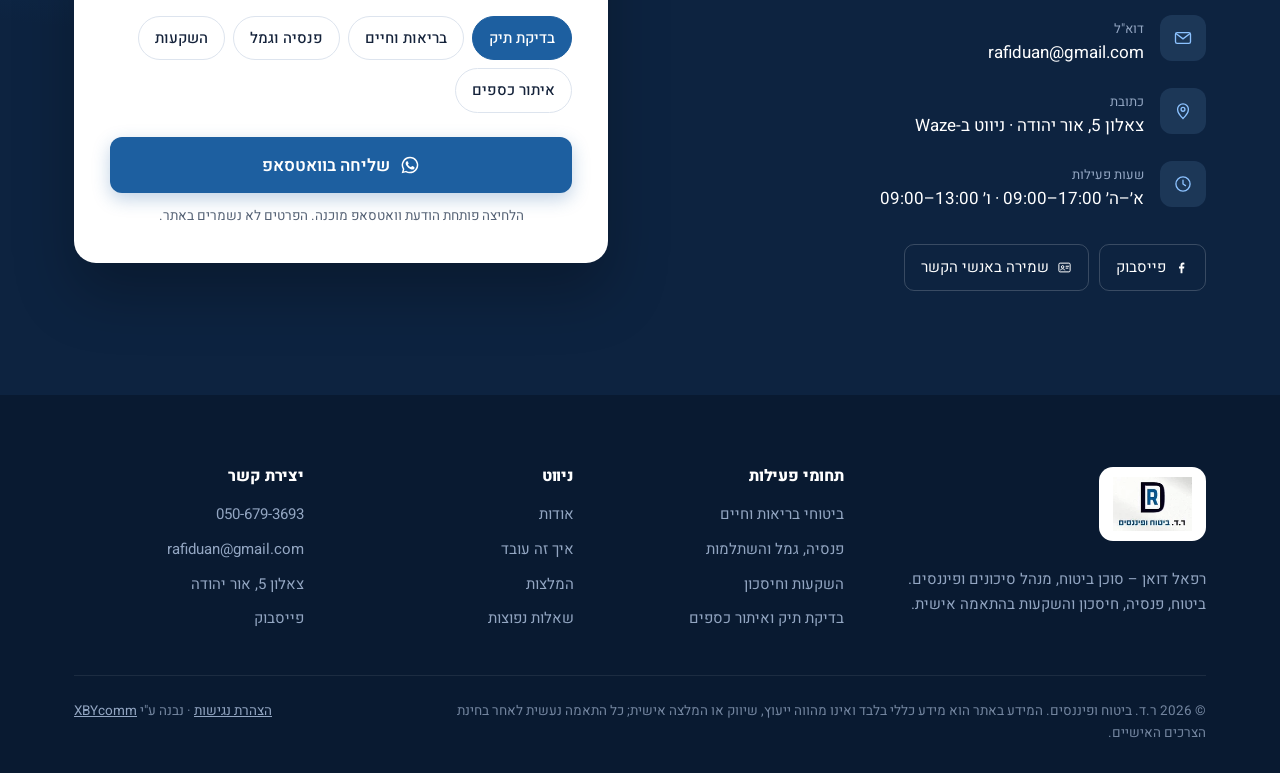
==== commit c7495ae9: "v6.1: self-hosted accessibility widget + Hebrew accessibility statement page" ====
--- a/index.html
+++ b/index.html
@@ -21,7 +21,7 @@
 <link rel="preconnect" href="https://fonts.googleapis.com">
 <link rel="preconnect" href="https://fonts.gstatic.com" crossorigin>
 <link href="https://fonts.googleapis.com/css2?family=Heebo:wght@400;600;800&display=swap" rel="stylesheet">
-<link rel="stylesheet" href="assets/style.css?v=12">
+<link rel="stylesheet" href="assets/style.css?v=13">
 <script>document.documentElement.classList.add('js')</script>
 <script type="application/ld+json">
 {"@context":"https://schema.org","@type":"InsuranceAgency","name":"ר.ד. ביטוח ופיננסים – רפאל דואן","description":"סוכן ביטוח, מנהל סיכונים ופיננסים. ביטוחי בריאות, חיים ומחלות קשות, פנסיה, גמל, השתלמות והשקעות.","url":"https://xbycomm.github.io/rafi-duan/","logo":"https://xbycomm.github.io/rafi-duan/assets/logo-rd.jpg","image":"https://xbycomm.github.io/rafi-duan/assets/rafi-duan.jpg","telephone":"+972-50-679-3693","email":"rafiduan@gmail.com","address":{"@type":"PostalAddress","streetAddress":"צאלון 5","addressLocality":"אור יהודה","addressCountry":"IL"},"openingHoursSpecification":[{"@type":"OpeningHoursSpecification","dayOfWeek":["Sunday","Monday","Tuesday","Wednesday","Thursday"],"opens":"09:00","closes":"17:00"},{"@type":"OpeningHoursSpecification","dayOfWeek":"Friday","opens":"09:00","closes":"13:00"}],"sameAs":["https://www.facebook.com/rafi.duan"],"founder":{"@type":"Person","name":"רפאל דואן","jobTitle":"סוכן ביטוח, מנהל סיכונים ופיננסים"}}
@@ -237,7 +237,7 @@
     </div>
     <div class="foot-bottom">
       <p>© <span id="y">2026</span> ר.ד. ביטוח ופיננסים. המידע באתר הוא מידע כללי בלבד ואינו מהווה ייעוץ, שיווק או המלצה אישית; כל התאמה נעשית לאחר בחינת הצרכים האישיים.</p>
-      <p class="credit">נבנה ע"י <a href="https://xbycomm.github.io/" target="_blank" rel="noopener">XBYcomm</a></p>
+      <p class="credit"><a href="accessibility.html">הצהרת נגישות</a> · נבנה ע"י <a href="https://xbycomm.github.io/" target="_blank" rel="noopener">XBYcomm</a></p>
     </div>
   </div>
 </footer>
@@ -248,5 +248,6 @@
 </nav>
 
 <script src="assets/main.js?v=9" defer></script>
+<script src="assets/a11y.js?v=1" data-statement="accessibility.html" defer></script>
 </body>
 </html>
